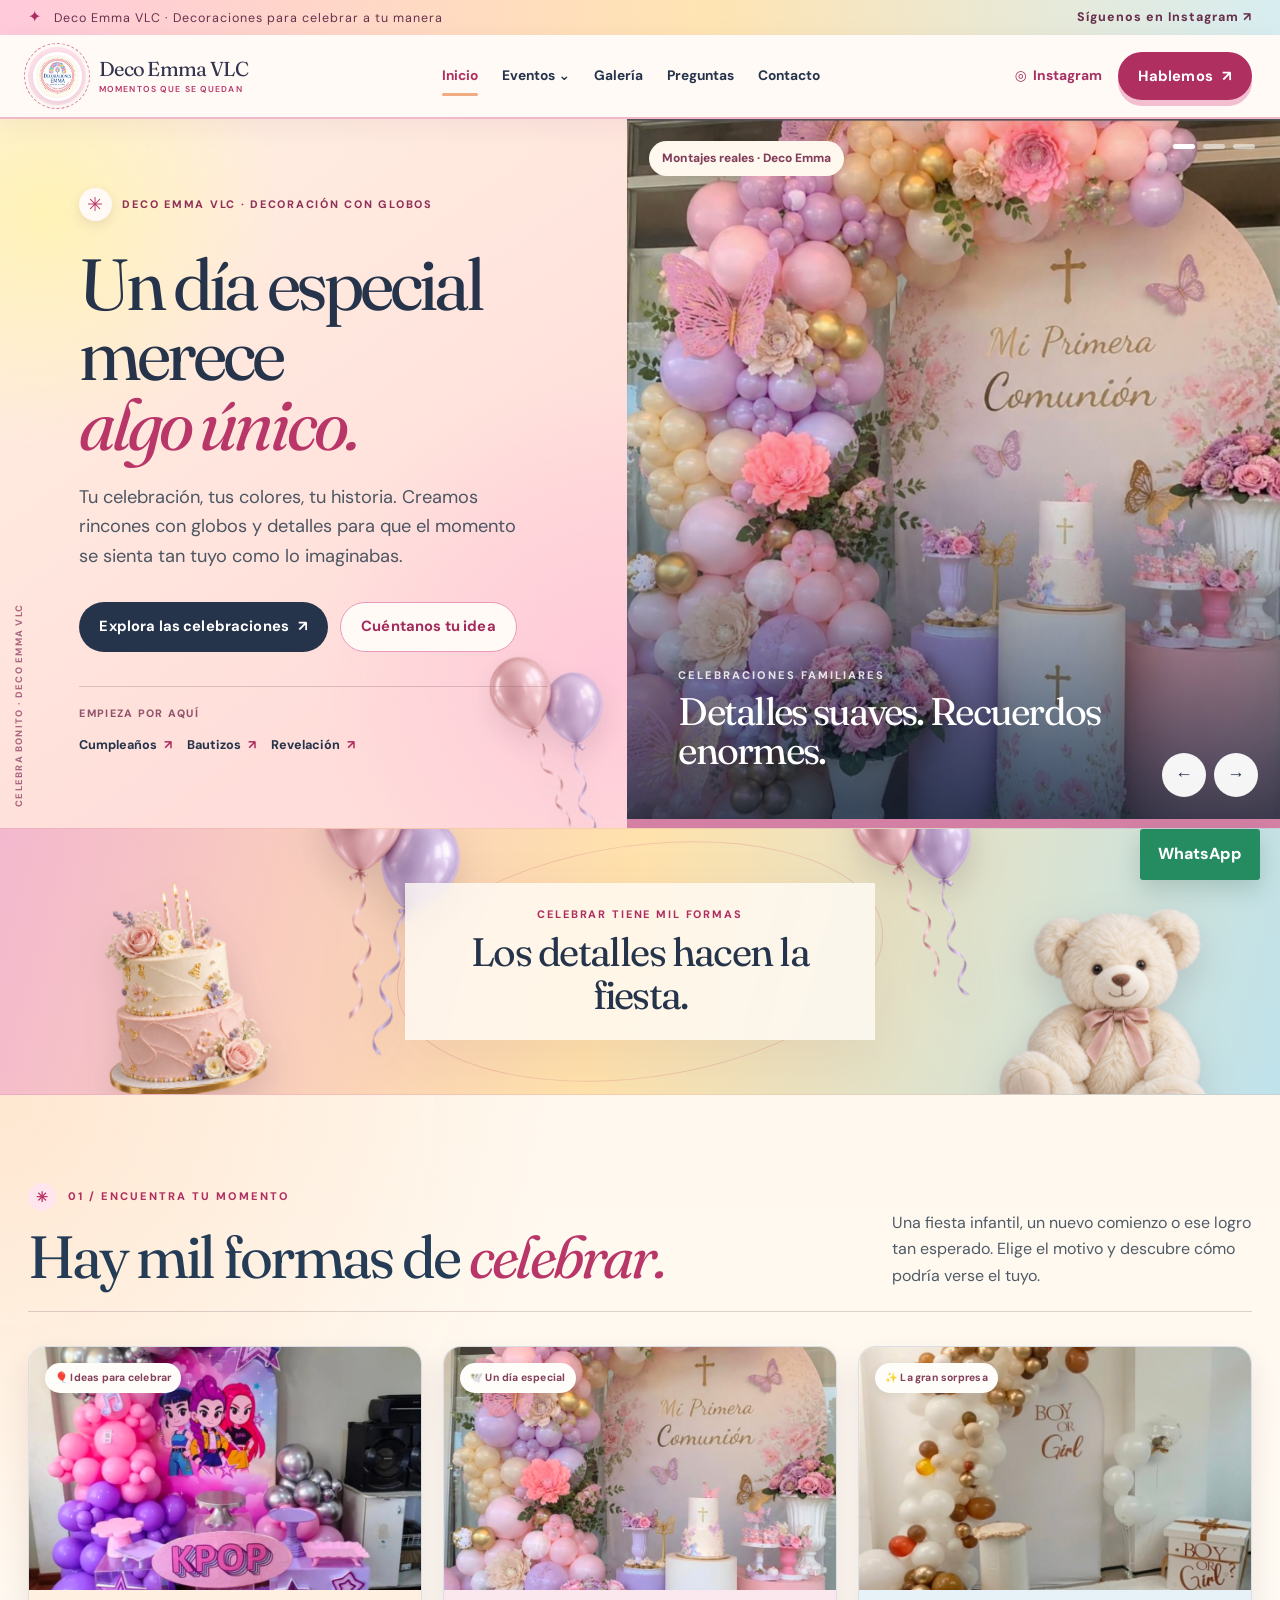
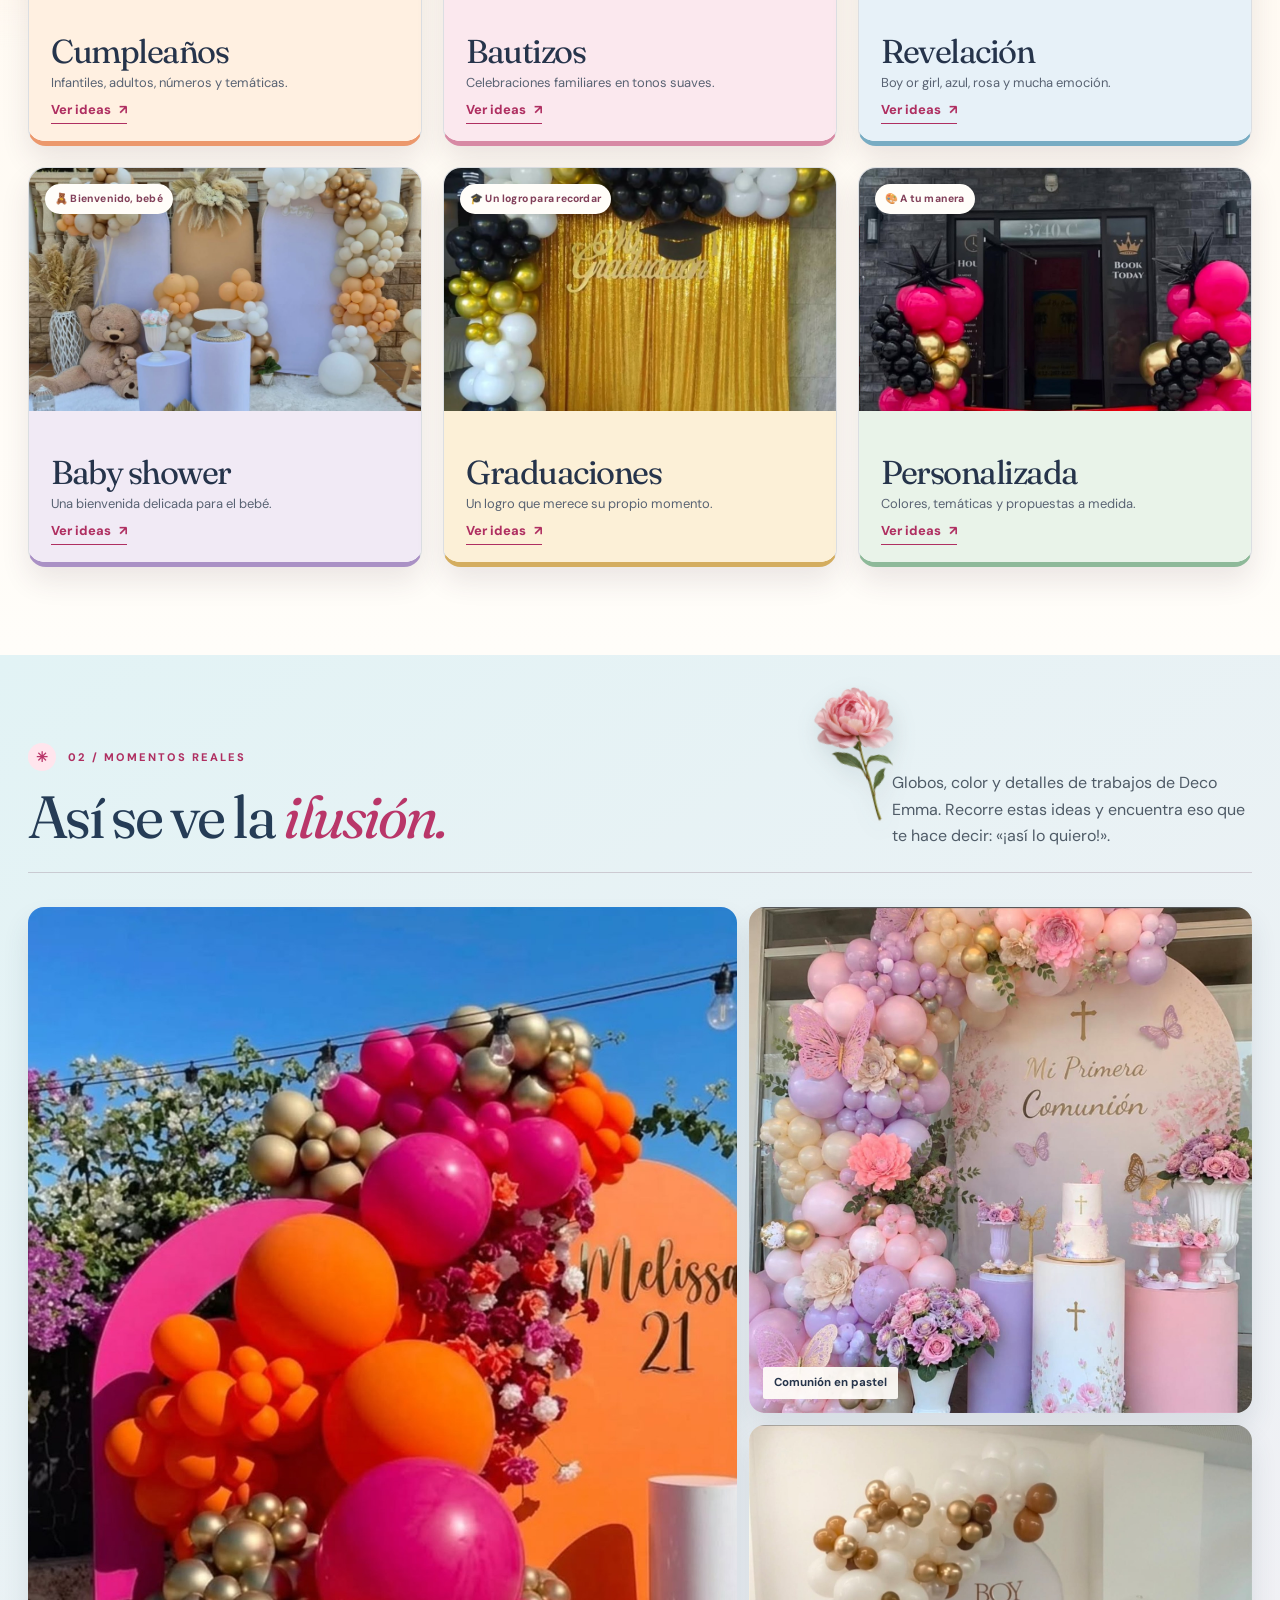
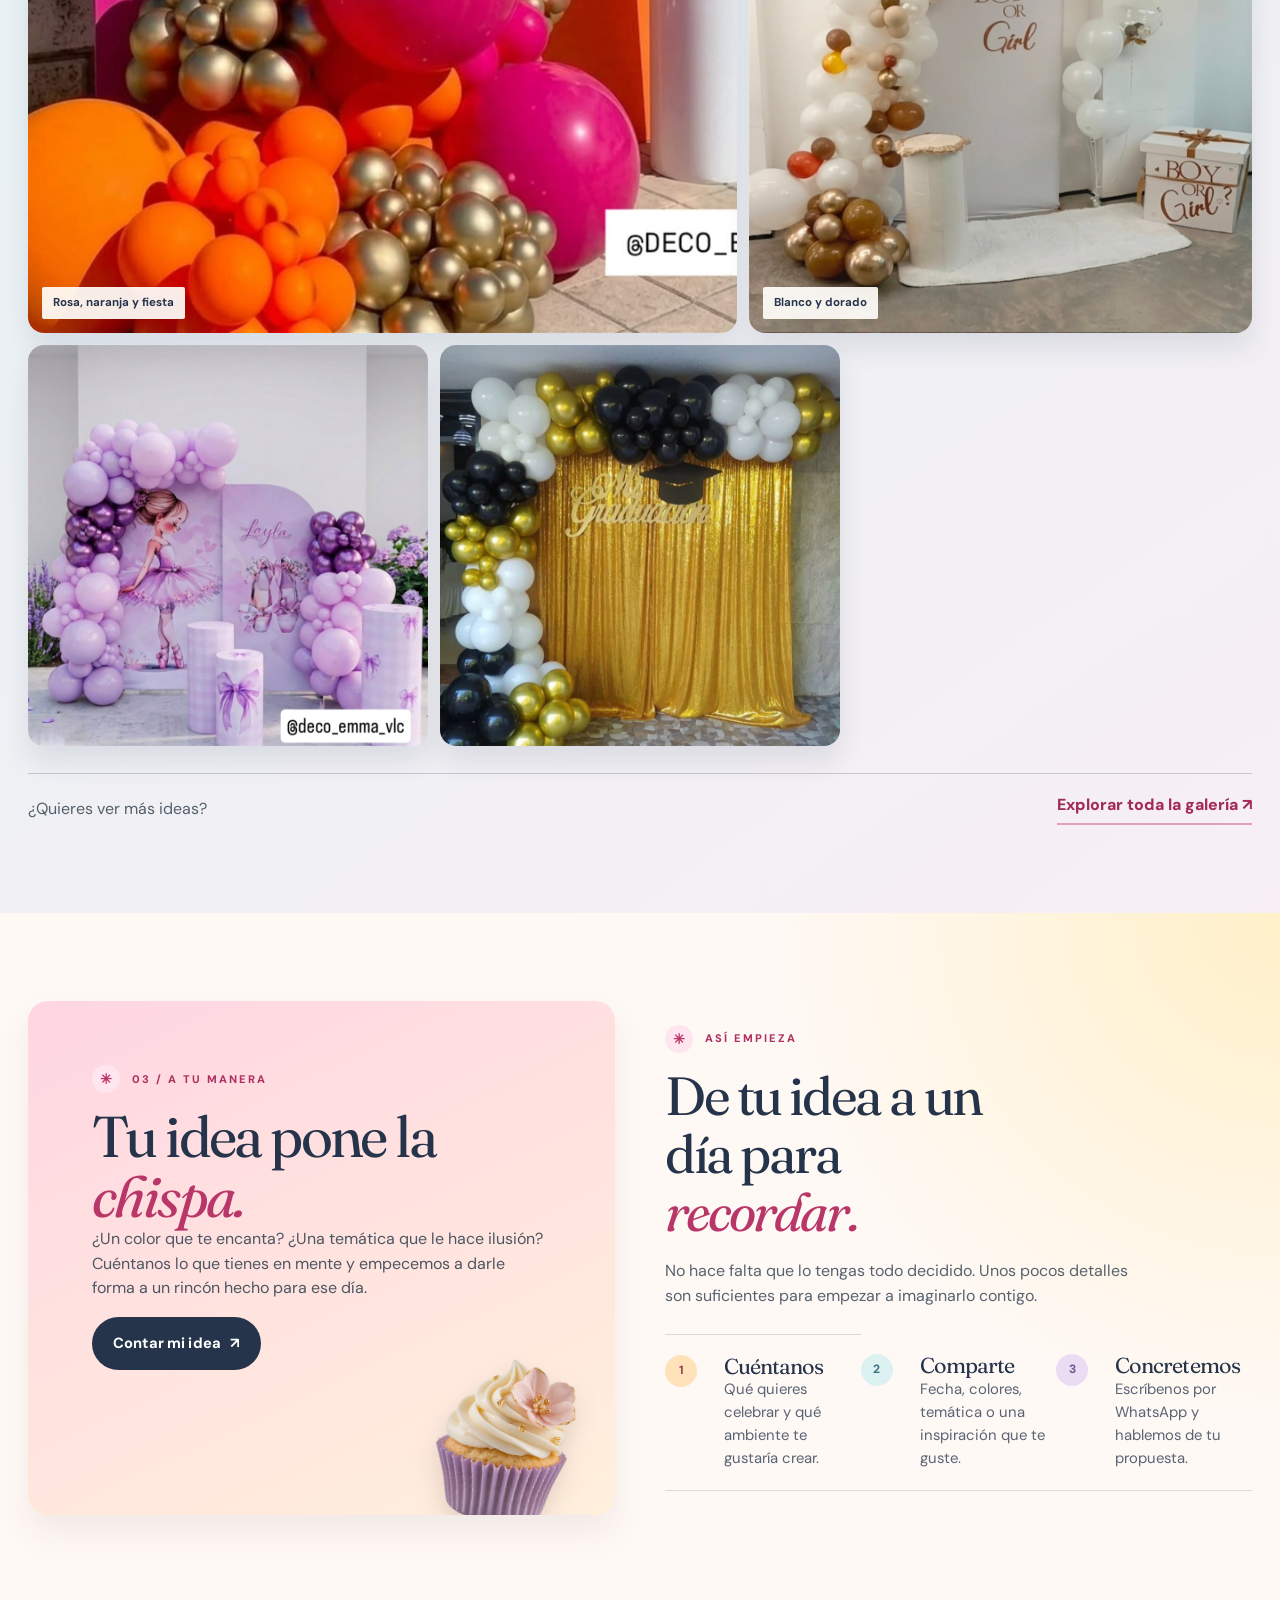
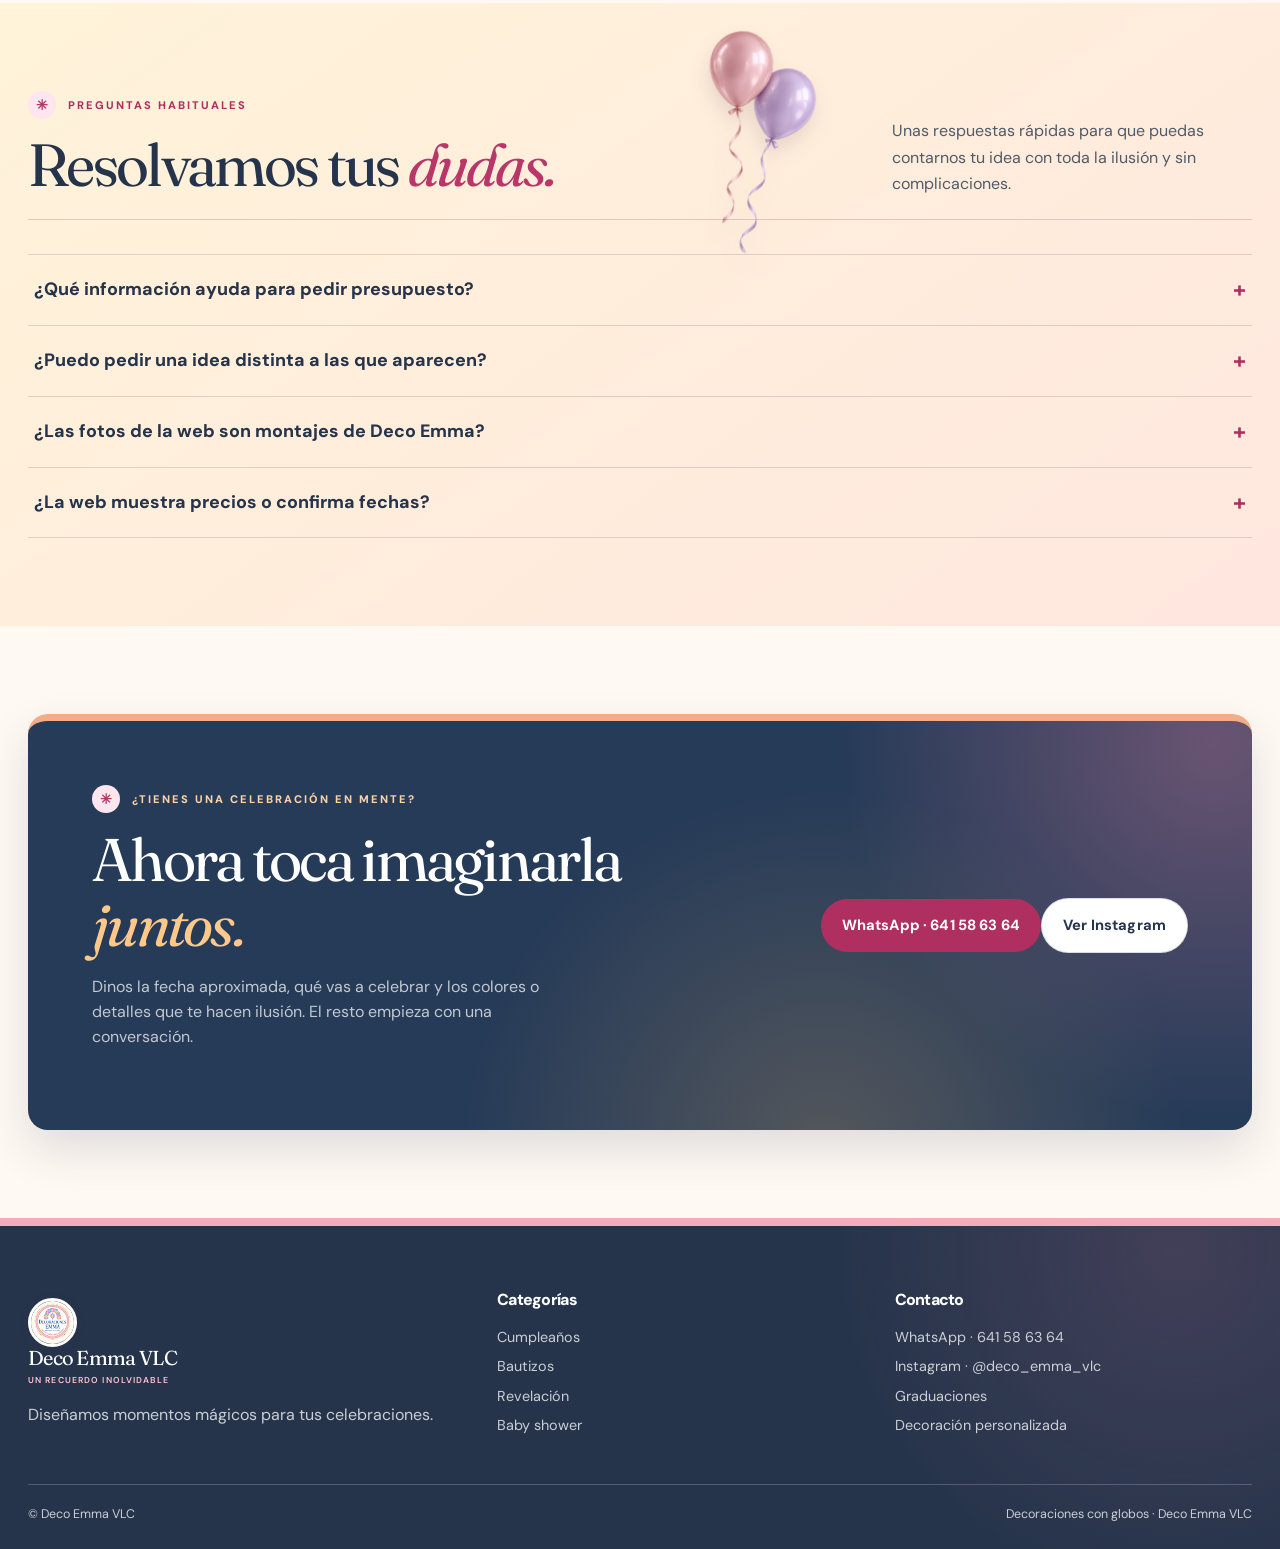
==== index.html @ 1a67934b "Publicar web Deco Emma VLC" ====
<!doctype html><html lang="es"><head>
<meta charset="utf-8"><meta name="viewport" content="width=device-width,initial-scale=1">
<title>Deco Emma VLC | Decoración con globos personalizada</title><meta name="description" content="Diseñamos momentos mágicos para tus celebraciones con decoración de globos personalizada.">
<meta property="og:title" content="Deco Emma VLC | Decoración con globos"><meta property="og:description" content="Cumpleaños, bautizos, revelaciones y mucho más."><meta property="og:image" content="assets/images/social-web/social-194041.jpg">
<link rel="icon" href="logo.png"><link rel="stylesheet" href="assets/css/styles.css?v=celebration-7">
</head><body class="home-page">
<div class="topbar"><div class="container topbar-inner"><span><span class="topbar-spark" aria-hidden="true">✦</span> Deco Emma VLC · Decoraciones para celebrar a tu manera</span><a href="https://www.instagram.com/deco_emma_vlc/" target="_blank" rel="noopener noreferrer">Síguenos en Instagram <span aria-hidden="true">↗</span></a></div></div>
<header class="site-header"><div class="container nav"><a class="brand" href="index.html"><span class="brand-emblem"><img src="logo.png" alt="Logo Deco Emma VLC"></span><span class="brand-name">Deco Emma VLC<span>Momentos que se quedan</span></span></a><button class="menu-toggle" aria-label="Abrir menú" aria-expanded="false"><span aria-hidden="true">☰</span></button><nav class="nav-links" aria-label="Navegación principal"><a href="index.html" aria-current="page">Inicio</a><div class="nav-category"><button type="button" aria-expanded="false">Eventos <span aria-hidden="true">⌄</span></button><div class="category-menu"><a href="cumpleanos.html">Cumpleaños</a><a href="bautizos.html">Bautizos</a><a href="revelacion.html">Revelación</a><a href="baby-shower.html">Baby shower</a><a href="graduaciones.html">Graduaciones</a><a href="decoracion-personalizada.html">Personalizada</a></div></div><a href="galeria.html">Galería</a><a href="#contacto">Contacto</a></nav><div class="nav-ctas"><a class="nav-instagram" href="https://www.instagram.com/deco_emma_vlc/" target="_blank" rel="noopener noreferrer" aria-label="Ver Instagram de Deco Emma">◎ <span>Instagram</span></a><a class="btn btn-pink" href="https://wa.me/34641586364?text=Hola%20Emma%2C%20me%20gustar%C3%ADa%20consultar%20una%20decoraci%C3%B3n%20para%20mi%20celebraci%C3%B3n." target="_blank" rel="noopener noreferrer">Hablemos <span aria-hidden="true">↗</span></a></div></div></header>
<main>
<section class="hero"><div class="container hero-grid"><div class="hero-copy reveal"><div class="hero-copy-inner"><div class="hero-intro"><span class="hero-intro-icon" aria-hidden="true">✳</span><span>Deco Emma VLC · Decoración con globos</span></div><h1>Un día especial merece <em>algo único.</em></h1><p class="lead">Tu celebración, tus colores, tu historia. Creamos rincones con globos y detalles para que el momento se sienta tan tuyo como lo imaginabas.</p><div class="hero-actions"><a class="btn btn-primary" href="#categorias">Explora las celebraciones <span aria-hidden="true">↗</span></a><a class="btn btn-pink" href="https://wa.me/34641586364?text=Hola%20Emma%2C%20quiero%20consultar%20una%20decoraci%C3%B3n%20de%20globos%20personalizada." target="_blank" rel="noopener noreferrer">Cuéntanos tu idea</a></div><div class="hero-event-links" aria-label="Eventos destacados"><span>Empieza por aquí</span><a href="cumpleanos.html">Cumpleaños <span>↗</span></a><a href="bautizos.html">Bautizos <span>↗</span></a><a href="revelacion.html">Revelación <span>↗</span></a></div><div class="hero-proof"><span class="proof-mark" aria-hidden="true">✳</span><span><strong>Cada detalle cuenta</strong><small>Colores, temática y una propuesta a tu estilo.</small></span></div></div><span class="hero-copy-side-note" aria-hidden="true">Celebra bonito · Deco Emma VLC</span></div><div class="hero-banner" aria-label="Fotografías de decoraciones de Deco Emma"><div class="hero-slide active"><img src="assets/images/social-web/social-194041.jpg" alt="Decoración de Primera Comunión en tonos rosa y lavanda con globos y flores"><div class="hero-slide-copy"><div class="eyebrow">Celebraciones familiares</div><h2>Detalles suaves. Recuerdos enormes.</h2><p>Una propuesta delicada para celebrar en familia.</p></div></div><div class="hero-slide"><img src="assets/images/social-web/social-193904.jpg" alt="Montaje de cumpleaños temático con globos fucsia y morados"><div class="hero-slide-copy"><div class="eyebrow">Cumpleaños temáticos</div><h2>Que su mundo favorito cobre vida.</h2><p>Color, globos y una temática muy especial.</p></div></div><div class="hero-slide"><img src="assets/images/social-web/social-194018.jpg" alt="Decoración de graduación con cortina dorada y globos negros, blancos y dorados"><div class="hero-slide-copy"><div class="eyebrow">Un logro para celebrar</div><h2>Hoy todo el esfuerzo brilla.</h2><p>Una celebración con presencia y personalidad.</p></div></div><div class="hero-photo-label">Montajes reales · Deco Emma</div><div class="hero-dots" aria-label="Seleccionar fotografía"><button class="active" data-slide="0" aria-label="Ver fotografía 1"></button><button data-slide="1" aria-label="Ver fotografía 2"></button><button data-slide="2" aria-label="Ver fotografía 3"></button></div><div class="hero-controls"><button data-prev aria-label="Fotografía anterior">←</button><button data-next aria-label="Fotografía siguiente">→</button></div></div></div></section>
<section class="celebration-band" aria-label="Detalles de celebración"><div class="container celebration-band-inner"><img class="decor-band decor-band-cake" src="assets/images/decorative-concepts/tarta.png" alt="" aria-hidden="true"><img class="decor-band decor-band-balloons-one" src="assets/images/decorative-concepts/globos.png" alt="" aria-hidden="true"><img class="decor-band decor-band-bear" src="assets/images/decorative-concepts/osito.png" alt="" aria-hidden="true"><img class="decor-band decor-band-balloons-two" src="assets/images/decorative-concepts/globos.png" alt="" aria-hidden="true"><div class="celebration-band-copy"><span>Celebrar tiene mil formas</span><p>Los detalles hacen la fiesta.</p></div></div></section>
<section class="section" id="categorias"><div class="container"><div class="section-head"><div><div class="kicker">01 / Encuentra tu momento</div><h2>Hay mil formas de <em>celebrar.</em></h2></div><p>Una fiesta infantil, un nuevo comienzo o ese logro tan esperado. Elige el motivo y descubre cómo podría verse el tuyo.</p></div><div class="service-strip"><a class="service-pill" href="cumpleanos.html">Cumpleaños →</a><a class="service-pill" href="bautizos.html">Bautizos →</a><a class="service-pill" href="revelacion.html">Revelación →</a><a class="service-pill" href="baby-shower.html">Baby shower →</a><a class="service-pill" href="graduaciones.html">Graduaciones →</a><a class="service-pill" href="decoracion-personalizada.html">Personalizada →</a></div><div class="category-grid">
<a class="category-card" href="cumpleanos.html"><img class="category-card-image" src="assets/images/social-web/social-193904.jpg" alt="Montaje de cumpleaños temático con globos de colores" loading="lazy"><span class="category-card-tag">🎈 Ideas para celebrar</span><h3>Cumpleaños</h3><p>Infantiles, adultos, números y temáticas.</p><span class="card-arrow">Ver ideas <span aria-hidden="true">↗</span></span></a><a class="category-card" href="bautizos.html"><img class="category-card-image" src="assets/images/social-web/social-194041.jpg" alt="Decoración para una celebración familiar en tonos pastel y lavanda" loading="lazy"><span class="category-card-tag">🕊️ Un día especial</span><h3>Bautizos</h3><p>Celebraciones familiares en tonos suaves.</p><span class="card-arrow">Ver ideas <span aria-hidden="true">↗</span></span></a><a class="category-card" href="revelacion.html"><img class="category-card-image" src="assets/images/social-web/social-193912.jpg" alt="Decoración para una revelación en blanco y dorado" loading="lazy"><span class="category-card-tag">✨ La gran sorpresa</span><h3>Revelación</h3><p>Boy or girl, azul, rosa y mucha emoción.</p><span class="card-arrow">Ver ideas <span aria-hidden="true">↗</span></span></a><a class="category-card" href="baby-shower.html"><img class="category-card-image" src="assets/images/social-web/social-194009.jpg" alt="Decoración de baby shower con globos en colores delicados" loading="lazy"><span class="category-card-tag">🧸 Bienvenido, bebé</span><h3>Baby shower</h3><p>Una bienvenida delicada para el bebé.</p><span class="card-arrow">Ver ideas <span aria-hidden="true">↗</span></span></a><a class="category-card" href="graduaciones.html"><img class="category-card-image" src="assets/images/social-web/social-194018.jpg" alt="Decoración elegante de graduación con globos negros y dorados" loading="lazy"><span class="category-card-tag">🎓 Un logro para recordar</span><h3>Graduaciones</h3><p>Un logro que merece su propio momento.</p><span class="card-arrow">Ver ideas <span aria-hidden="true">↗</span></span></a><a class="category-card" href="decoracion-personalizada.html"><img class="category-card-image" src="assets/images/social-web/social-193943.jpg" alt="Montaje personalizado de decoración con globos" loading="lazy"><span class="category-card-tag">🎨 A tu manera</span><h3>Personalizada</h3><p>Colores, temáticas y propuestas a medida.</p><span class="card-arrow">Ver ideas <span aria-hidden="true">↗</span></span></a>
</div></div></section>
<section class="section" id="inspiracion"><div class="container"><div class="section-head"><div><div class="kicker">02 / Momentos reales</div><h2>Así se ve la <em>ilusión.</em></h2></div><p>Globos, color y detalles de trabajos de Deco Emma. Recorre estas ideas y encuentra eso que te hace decir: «¡así lo quiero!».</p></div><div class="gallery"><figure><img data-lightbox="assets/images/social-web/social-193930.jpg" src="assets/images/social-web/social-193930.jpg" alt="Decoración de cumpleaños de 21 años en rosa y naranja" loading="lazy"><figcaption>Rosa, naranja y fiesta</figcaption></figure><figure><img data-lightbox="assets/images/social-web/social-194041.jpg" src="assets/images/social-web/social-194041.jpg" alt="Decoración de Primera Comunión en rosa y lavanda" loading="lazy"><figcaption>Comunión en pastel</figcaption></figure><figure><img data-lightbox="assets/images/social-web/social-193912.jpg" src="assets/images/social-web/social-193912.jpg" alt="Arco blanco y dorado para una revelación" loading="lazy"><figcaption>Blanco y dorado</figcaption></figure><figure><img src="assets/images/social-web/social-193919.jpg" alt="Decoración de cumpleaños en tonos lilas" loading="lazy"></figure><figure><img src="assets/images/social-web/social-194018.jpg" alt="Decoración de graduación con globos negros y dorados" loading="lazy"></figure></div><div class="gallery-tail"><span>¿Quieres ver más ideas?</span><a href="galeria.html">Explorar toda la galería <span aria-hidden="true">↗</span></a></div></div></section>
<section class="section home-process"><div class="container split"><div class="soft-panel"><div class="kicker">03 / A tu manera</div><div class="quote">Tu idea pone la <em>chispa.</em></div><p>¿Un color que te encanta? ¿Una temática que le hace ilusión? Cuéntanos lo que tienes en mente y empecemos a darle forma a un rincón hecho para ese día.</p><a class="btn btn-primary" href="https://wa.me/34641586364?text=Hola%20Emma%2C%20te%20cuento%20mi%20idea%20para%20una%20decoraci%C3%B3n%20personalizada." target="_blank" rel="noopener noreferrer">Contar mi idea <span aria-hidden="true">↗</span></a></div><div class="process-copy"><div class="kicker">Así empieza</div><h2>De tu idea a un día para <em>recordar.</em></h2><p class="process-intro">No hace falta que lo tengas todo decidido. Unos pocos detalles son suficientes para empezar a imaginarlo contigo.</p><div class="steps"><div class="step"><div class="step-no">1</div><h3>Cuéntanos</h3><p>Qué quieres celebrar y qué ambiente te gustaría crear.</p></div><div class="step"><div class="step-no">2</div><h3>Comparte</h3><p>Fecha, colores, temática o una inspiración que te guste.</p></div><div class="step"><div class="step-no">3</div><h3>Concretemos</h3><p>Escríbenos por WhatsApp y hablemos de tu propuesta.</p></div></div></div></div></section>
<section class="section" id="contacto"><div class="container cta-band"><div><div class="kicker" style="color:#ffd2a6">¿Tienes una celebración en mente?</div><h2>Ahora toca imaginarla <em>juntos.</em></h2><p>Dinos la fecha aproximada, qué vas a celebrar y los colores o detalles que te hacen ilusión. El resto empieza con una conversación.</p></div><div><a class="btn btn-pink" href="https://wa.me/34641586364?text=Hola%20Emma%2C%20quiero%20consultar%20una%20decoraci%C3%B3n%20para%20mi%20celebraci%C3%B3n." target="_blank" rel="noopener noreferrer">WhatsApp · 641 58 63 64</a><a class="btn btn-soft" href="https://www.instagram.com/deco_emma_vlc/" target="_blank" rel="noopener noreferrer">Ver Instagram</a></div></div></section>
</main><footer class="footer"><div class="container footer-grid"><div><a class="brand" href="index.html"><img src="logo.png" alt="Logo Deco Emma VLC"><span class="brand-name">Deco Emma VLC<span>un recuerdo inolvidable</span></span></a><p style="margin-top:18px;color:var(--muted)">Diseñamos momentos mágicos para tus celebraciones.</p></div><div><h3>Categorías</h3><a href="cumpleanos.html">Cumpleaños</a><a href="bautizos.html">Bautizos</a><a href="revelacion.html">Revelación</a><a href="baby-shower.html">Baby shower</a></div><div><h3>Contacto</h3><a href="https://wa.me/34641586364" target="_blank" rel="noopener noreferrer">WhatsApp · 641 58 63 64</a><a href="https://www.instagram.com/deco_emma_vlc/" target="_blank" rel="noopener noreferrer">Instagram · @deco_emma_vlc</a><a href="graduaciones.html">Graduaciones</a><a href="decoracion-personalizada.html">Decoración personalizada</a></div></div><div class="container footer-bottom"><span>© Deco Emma VLC</span><span>Decoraciones con globos · Deco Emma VLC</span></div></footer><a class="wa-float" href="https://wa.me/34641586364" target="_blank" rel="noopener noreferrer" aria-label="Abrir WhatsApp">WhatsApp</a><div class="modal" aria-hidden="true"><button class="modal-close" aria-label="Cerrar imagen">×</button><img src="" alt=""></div><script src="assets/js/script.js?v=celebration-7"></script></body></html>
---- assets/css/styles.css ----
@import url('https://fonts.googleapis.com/css2?family=DM+Sans:wght@400;500;600;700;800&family=Fraunces:opsz,wght,SOFT,WONK@9..144,400,0,0;9..144,600,0,0&display=swap');
:root {
  --ink: #193d67;
  --muted: #66788a;
  --pink: #e18caf;
  --pink-deep: #c84d7c;
  --gold: #c7921e;
  --sky: #b8d9e8;
  --mint: #c6ddd1;
  --lilac: #d9c9e7;
  --cream: #fffdf8;
  --white: #ffffff;
  --line: rgba(25,61,103,.12);
  --shadow: 0 18px 50px rgba(25,61,103,.11);
  --radius: 24px;
}
* { box-sizing: border-box; }
html { scroll-behavior: smooth; }
body { margin: 0; color: var(--ink); background: var(--cream); font-family: Inter, ui-sans-serif, system-ui, -apple-system, BlinkMacSystemFont, "Segoe UI", sans-serif; line-height: 1.6; }
img { max-width: 100%; display: block; }
a { color: inherit; text-decoration: none; }
button, a { -webkit-tap-highlight-color: transparent; }
:focus-visible { outline: 3px solid var(--pink-deep); outline-offset: 4px; }
.container { width: min(1160px, calc(100% - 40px)); margin: 0 auto; }
.topbar { background: var(--ink); color: #fff; font-size: .78rem; letter-spacing: .06em; }
.topbar-inner { display:flex; justify-content:space-between; align-items:center; min-height:34px; gap:16px; }
.topbar a { color:#fff; text-decoration: underline; text-underline-offset: 3px; }
.site-header { position: sticky; top:0; z-index:20; background: rgba(255,253,248,.94); backdrop-filter: blur(14px); border-bottom: 1px solid var(--line); }
.nav { min-height: 82px; display:flex; align-items:center; justify-content:space-between; gap:20px; }
.brand { display:flex; align-items:center; gap:12px; min-width: 210px; }
.brand img { width:54px; height:54px; object-fit:cover; border-radius:50%; }
.brand-name { font-family: Georgia, serif; font-size:1.12rem; letter-spacing:.05em; line-height:1.05; }
.brand-name span { display:block; color:var(--pink-deep); font-size:.67rem; font-family:inherit; letter-spacing:.17em; margin-top:5px; }
.nav-links { display:flex; align-items:center; gap:22px; font-size:.91rem; color:var(--muted); }
.nav-links a:hover { color:var(--pink-deep); }
.nav-ctas { display:flex; align-items:center; gap:10px; }
.menu-toggle { display:none; border:1px solid var(--line); background:var(--white); color:var(--ink); padding:10px 12px; border-radius:12px; font-size:1.1rem; }
.btn { display:inline-flex; justify-content:center; align-items:center; gap:9px; border:0; border-radius:999px; padding:14px 20px; font-weight:700; font-size:.92rem; transition: transform .2s ease, box-shadow .2s ease, background .2s ease; cursor:pointer; }
.btn:hover { transform:translateY(-2px); box-shadow:0 10px 24px rgba(25,61,103,.14); }
.btn-primary { color:#fff; background:var(--ink); }
.btn-pink { color:#fff; background:var(--pink-deep); }
.btn-soft { background:#fff; color:var(--ink); border:1px solid var(--line); }
.hero { padding: clamp(34px,5vw,62px) 0 clamp(42px,6vw,72px); overflow:hidden; position:relative; background:radial-gradient(ellipse at 8% 20%,rgba(225,140,175,.11),transparent 38%),linear-gradient(120deg,#fffdf9,#fbf5f7 58%,#f0f7fa); }
.hero-grid { display:grid; grid-template-columns:minmax(0,.88fr) minmax(0,1.12fr); align-items:center; gap:clamp(24px,4vw,52px); }
.hero-copy { padding:18px 0 20px; }
.hero .reveal { animation:none; opacity:1; }
.eyebrow { color:var(--pink-deep); text-transform:uppercase; letter-spacing:.18em; font-size:.74rem; font-weight:800; }
h1,h2,h3 { font-family: Georgia, "Times New Roman", serif; line-height:1.08; margin:0 0 18px; font-weight:500; }
h1 { font-size:clamp(3rem,6.4vw,5.8rem); letter-spacing:-.045em; }
h2 { font-size:clamp(2.2rem,4vw,3.5rem); letter-spacing:-.035em; }
h3 { font-size:1.55rem; }
p { margin:0 0 16px; }
.lead { color:var(--muted); font-size:1.16rem; max-width:570px; }
.hero-actions { display:flex; flex-wrap:wrap; gap:12px; margin-top:30px; }
.hero h1 { max-width:590px; font-size:clamp(3rem,4.8vw,4.65rem); line-height:1.01; letter-spacing:-.05em; margin:15px 0 20px; }
.hero-event-links { display:flex; flex-wrap:wrap; gap:9px 22px; margin-top:26px; }
.hero-event-links a { color:var(--ink); font-size:.9rem; font-weight:750; border-bottom:1px solid rgba(25,61,103,.2); padding-bottom:4px; }
.hero-event-links a span { color:var(--pink-deep); margin-left:4px; }
.hero-proof { display:flex; align-items:center; gap:12px; margin-top:28px; padding-top:19px; border-top:1px solid var(--line); }
.proof-mark { width:38px; height:38px; display:grid; place-items:center; border-radius:50%; background:#f6e5ec; color:var(--pink-deep); font-size:1.25rem; }
.hero-proof strong,.hero-proof small { display:block; }
.hero-proof strong { font-size:.87rem; }
.hero-proof small { color:var(--muted); margin-top:2px; font-size:.8rem; }
.hero-visual { min-height:520px; position:relative; }
.hero-image { height:520px; width:100%; object-fit:cover; border-radius:32px 32px 120px 32px; box-shadow:var(--shadow); background:linear-gradient(135deg,var(--sky),#fff,var(--pink)); }
.hero-note { position:absolute; left:-24px; bottom:24px; width:180px; padding:18px; background:#fff; border:1px solid var(--line); border-radius:18px; box-shadow:var(--shadow); font-size:.86rem; }
.hero-note strong { display:block; font-family:Georgia,serif; font-size:1.2rem; margin-bottom:4px; }
.section { padding:90px 0; }
.section-head { display:flex; justify-content:space-between; align-items:end; gap:24px; margin-bottom:34px; }
.section-head p { color:var(--muted); max-width:480px; margin:0; }
.kicker { color:var(--pink-deep); font-size:.75rem; font-weight:800; text-transform:uppercase; letter-spacing:.16em; margin-bottom:14px; }
.category-grid { display:grid; grid-template-columns:repeat(3,1fr); gap:16px; }
.category-card { min-height:260px; padding:24px; display:flex; flex-direction:column; justify-content:flex-end; position:relative; overflow:hidden; border-radius:var(--radius); color:#fff; isolation:isolate; }
.category-card::before { content:""; position:absolute; inset:0; z-index:-2; background-image:linear-gradient(180deg,rgba(25,61,103,.04),rgba(25,61,103,.18)),var(--card-image),var(--card-bg); background-size:cover; background-position:center; transition:transform .5s ease, filter .5s ease; }
.category-card:hover::before { transform:scale(1.05); }
.category-card::after { content:""; position:absolute; inset:0; z-index:-1; background:linear-gradient(180deg,rgba(15,37,63,.02) 10%,rgba(15,37,63,.78)); transition:background .35s ease; }
.category-card:hover::after { background:linear-gradient(180deg,rgba(15,37,63,.02) 10%,rgba(15,37,63,.9)); }
.category-card h3 { margin-bottom:5px; }
.category-card p { margin:0; opacity:.88; font-size:.9rem; }
.card-arrow { margin-top:15px; font-size:.9rem; font-weight:800; }
.color-pink { --card-bg: linear-gradient(135deg,#e38ead,#8fa9ce); }
.color-blue { --card-bg: linear-gradient(135deg,#7db4d8,#1f4e79); }
.color-lilac { --card-bg: linear-gradient(135deg,#b99bcf,#dfc7dc); }
.color-mint { --card-bg: linear-gradient(135deg,#89bca8,#e4cda5); }
.color-gold { --card-bg: linear-gradient(135deg,#d2a738,#c85d84); }
.color-night { --card-bg: linear-gradient(135deg,#273a58,#ba5a7d); }
.split { display:grid; grid-template-columns:1fr 1fr; gap:50px; align-items:center; }
.soft-panel { padding:42px; background:linear-gradient(135deg,#fff,#f8edf3); border-radius:32px; }
.quote { font-family:Georgia,serif; font-size:clamp(1.7rem,3vw,2.8rem); line-height:1.15; }
.steps { display:grid; grid-template-columns:repeat(3,1fr); gap:18px; }
.step { padding:26px; background:#fff; border:1px solid var(--line); border-radius:20px; }
.step-no { width:38px; height:38px; display:grid; place-items:center; color:#fff; background:var(--pink-deep); border-radius:50%; font-weight:800; margin-bottom:22px; }
.step p { color:var(--muted); font-size:.93rem; }
.gallery { display:grid; grid-template-columns:repeat(12,1fr); gap:14px; }
.gallery figure { margin:0; min-height:230px; position:relative; overflow:hidden; border-radius:18px; background:#eee; cursor:zoom-in; }
.gallery figure:nth-child(1) { grid-column:span 7; grid-row:span 2; }
.gallery figure:nth-child(2), .gallery figure:nth-child(3) { grid-column:span 5; }
.gallery figure:nth-child(n+4) { grid-column:span 4; }
.gallery img { width:100%; height:100%; object-fit:cover; transition:transform .35s ease; }
.gallery figure:hover img { transform:scale(1.04); }
.gallery figcaption { position:absolute; left:14px; bottom:12px; background:rgba(25,61,103,.82); color:#fff; border-radius:999px; padding:5px 10px; font-size:.72rem; }
.page-hero { padding:70px 0 54px; background:linear-gradient(115deg,#fff6fa 0%,#fffdf8 52%,#eff8fb 100%); }
.page-hero-grid { display:grid; grid-template-columns:1fr .85fr; gap:48px; align-items:center; }
.page-hero-art { height:320px; border-radius:28px 28px 90px 28px; background:linear-gradient(135deg,var(--pink),var(--sky),var(--lilac)); box-shadow:var(--shadow); overflow:hidden; }
.page-hero-art img { width:100%; height:100%; object-fit:cover; }
.chips { display:flex; flex-wrap:wrap; gap:8px; margin-top:22px; }
.chip { padding:8px 13px; border-radius:999px; background:#fff; border:1px solid var(--line); color:var(--muted); font-size:.82rem; }
.cta-band { padding:56px; border-radius:32px; background:var(--ink); color:#fff; display:flex; align-items:center; justify-content:space-between; gap:28px; }
.cta-band p { color:rgba(255,255,255,.72); max-width:570px; }
.cta-band .btn-soft { color:var(--ink); }
.footer { padding:58px 0 30px; border-top:1px solid var(--line); }
.footer-grid { display:grid; grid-template-columns:1.2fr 1fr 1fr; gap:40px; }
.footer h3 { font-size:1rem; font-family:inherit; font-weight:800; }
.footer a { color:var(--muted); display:block; margin:7px 0; font-size:.9rem; }
.footer-bottom { display:flex; justify-content:space-between; gap:20px; border-top:1px solid var(--line); margin-top:40px; padding-top:20px; color:var(--muted); font-size:.78rem; }
.wa-float { position:fixed; right:20px; bottom:20px; z-index:25; background:#25d366; color:#fff; border-radius:999px; padding:13px 18px; font-weight:800; box-shadow:0 10px 30px rgba(37,211,102,.28); }
.hero-banner { position:relative; min-height:clamp(490px,48vw,610px); border-radius:30px 30px 110px 30px; overflow:hidden; box-shadow:0 28px 70px rgba(25,61,103,.18); background:#d9c9e7; isolation:isolate; }
.hero-slide { position:absolute; inset:0; opacity:0; visibility:hidden; transition:opacity .55s ease, visibility .55s ease; }
.hero-slide.active { opacity:1; visibility:visible; }
.hero-slide img { width:100%; height:100%; object-fit:cover; }
.hero-slide::after { content:""; position:absolute; inset:0; background:linear-gradient(180deg,rgba(11,28,48,.02) 40%,rgba(11,28,48,.15) 54%,rgba(11,28,48,.92) 100%); }
.hero-slide-copy { position:absolute; z-index:1; left:clamp(20px,3vw,38px); bottom:clamp(28px,4vw,48px); width:min(500px,calc(100% - 64px)); color:#fff; }
.hero-slide-copy .eyebrow { color:#ffd4e3; margin-bottom:12px; }
.hero-slide-copy h2 { font-size:clamp(2rem,3.35vw,3.25rem); max-width:500px; margin-bottom:11px; line-height:1.02; }
.hero-slide-copy p { color:rgba(255,255,255,.9); font-size:1rem; margin:0; }
.hero-photo-label { position:absolute; z-index:3; left:20px; top:20px; padding:8px 13px; border-radius:999px; background:rgba(255,253,249,.93); color:var(--ink); font-size:.75rem; font-weight:800; box-shadow:0 5px 18px rgba(0,0,0,.12); }
.hero-controls { position:absolute; z-index:3; right:22px; bottom:22px; display:flex; gap:8px; }
.hero-controls button { width:44px; height:44px; border:1px solid rgba(255,255,255,.68); border-radius:50%; background:rgba(12,35,58,.42); color:#fff; font-size:1.1rem; cursor:pointer; backdrop-filter:blur(8px); }
.hero-controls button:hover { background:#fff; color:var(--ink); }
.hero-dots { position:absolute; z-index:3; top:25px; right:25px; display:flex; gap:8px; }
.hero-dots button { width:9px; height:9px; padding:0; border:0; border-radius:50%; background:rgba(255,255,255,.55); cursor:pointer; }
.hero-dots button.active { background:#fff; transform:scale(1.35); }
.service-strip { display:flex; gap:12px; overflow:auto; padding:4px 0 8px; scrollbar-width:none; }
.service-strip::-webkit-scrollbar { display:none; }
.service-pill { flex:0 0 auto; border:1px solid var(--line); border-radius:999px; padding:12px 16px; background:#fff; color:var(--muted); font-size:.87rem; }
.service-pill:hover { color:var(--pink-deep); border-color:var(--pink); }
.nav-category { position:relative; }
.nav-category > button { border:0; background:none; color:inherit; font:inherit; cursor:pointer; padding:0; }
.category-menu { display:none; position:absolute; top:28px; left:-18px; min-width:220px; padding:10px; background:#fff; border:1px solid var(--line); border-radius:16px; box-shadow:var(--shadow); }
.nav-category:hover .category-menu, .nav-category:focus-within .category-menu, .nav-category.open .category-menu { display:block; }
.category-menu a { display:block; padding:9px 11px; border-radius:10px; color:var(--muted); }
.category-menu a:hover { background:#fff5f8; color:var(--pink-deep); }
.page-hero-art { position:relative; }
.page-hero-art::after { content:"Inspiración visual"; position:absolute; left:16px; bottom:14px; padding:6px 11px; border-radius:999px; background:rgba(25,61,103,.78); color:#fff; font-size:.72rem; }
.page-hero-art.real-photo::after { content:"Foto aportada por Deco Emma"; }
.detail-grid { display:grid; grid-template-columns:1fr 1fr; gap:18px; }
.hero-grid { grid-template-columns:minmax(0,.92fr) minmax(0,1.08fr); }
.hero h1 { font-size:clamp(2.9rem,4.2vw,4.05rem); max-width:620px; }
.category-card { min-height:300px; padding:28px; }
.category-card::before { background-position:center 42%; }
.category-card h3 { font-size:clamp(1.7rem,2.2vw,2.15rem); }
.hero-slide-copy { max-width:calc(100% - 100px); }
@media (max-width:680px) { .hero-controls { left:13px; right:auto; top:58px; bottom:auto; } }
@media (max-width:900px) { .hero-grid { grid-template-columns:1fr; } .hero h1 { font-size:clamp(3rem,7vw,4.1rem); } }
@media (max-width:680px) { .hero h1 { font-size:clamp(2.5rem,10.5vw,3.15rem); } .category-card { min-height:285px; padding:24px; } .hero-slide-copy { max-width:none; } }
.category-card { background:#314663; }
.category-card::before { inset:0; z-index:0; background-image:linear-gradient(180deg,rgba(15,37,63,.04) 25%,rgba(15,37,63,.65) 100%); }
.category-card::after { display:none; }
.category-card-image { position:absolute; inset:0; z-index:-1; width:100%; height:100%; object-fit:cover; object-position:center 42%; transition:transform .65s cubic-bezier(.2,.7,.2,1),filter .45s ease; }
.category-card:hover .category-card-image,.category-card:focus-visible .category-card-image { transform:scale(1.055); filter:saturate(1.08); }
.category-card h3,.category-card p,.category-card .card-arrow,.category-card-tag { position:relative; z-index:1; }
.category-card-tag { align-self:flex-start; margin:0 0 auto; padding:8px 12px; border:1px solid rgba(255,255,255,.4); border-radius:999px; background:rgba(255,255,255,.16); color:#fff; font-size:.72rem; font-weight:750; letter-spacing:.02em; backdrop-filter:blur(10px); }
.category-card h3 { margin-top:65px; text-shadow:0 2px 18px rgba(0,0,0,.24); }
.category-card p { max-width:30ch; text-shadow:0 1px 8px rgba(0,0,0,.2); }
.category-card .card-arrow { display:flex; align-items:center; gap:8px; width:max-content; padding:10px 0 3px; border-bottom:1px solid rgba(255,255,255,.55); transition:gap .2s ease; }
.category-card:hover .card-arrow { gap:14px; }
.category-menu a { display:flex; align-items:center; gap:11px; padding:9px 11px; }
.menu-event-icon { display:grid; flex:0 0 34px; width:34px; height:34px; place-items:center; border-radius:11px; background:#fff1f5; font-size:1.05rem; }
.category-menu a:nth-child(2n) .menu-event-icon { background:#eef7fb; }
.menu-event-arrow { margin-left:auto; color:var(--pink-deep); opacity:0; transform:translateX(-4px); transition:opacity .2s ease,transform .2s ease; }
.category-menu a:hover .menu-event-arrow { opacity:1; transform:none; }
.gallery-page-hero { overflow:hidden; padding:clamp(38px,6vw,78px) 0; background:radial-gradient(ellipse at 10% 15%,rgba(225,140,175,.2),transparent 35%),linear-gradient(120deg,#fff8fa,#fffdf9 55%,#edf7fa); }
.gallery-page-intro { display:grid; grid-template-columns:1.05fr .95fr; align-items:center; gap:clamp(32px,6vw,80px); }
.gallery-page-intro h1 { max-width:650px; margin:15px 0 20px; font-size:clamp(2.7rem,5.5vw,5rem); }
.gallery-page-intro p { max-width:540px; color:var(--muted); font-size:1.1rem; line-height:1.7; margin-bottom:25px; }
.gallery-intro-photo { height:clamp(300px,38vw,470px); overflow:hidden; border-radius:28px 28px 105px 28px; box-shadow:var(--shadow); }
.gallery-intro-photo img { width:100%; height:100%; object-fit:cover; }
.gallery-page-section { background:#fffdfa; }
.gallery-filter { display:flex; flex-wrap:wrap; gap:9px; margin:-7px 0 27px; }
.gallery-filter button { border:1px solid var(--line); border-radius:999px; padding:10px 15px; background:#fff; color:var(--muted); font:inherit; font-size:.86rem; cursor:pointer; transition:background .2s ease,color .2s ease,border .2s ease,transform .2s ease; }
.gallery-filter button:hover { transform:translateY(-2px); }
.gallery-filter button.active { background:var(--ink); color:#fff; border-color:var(--ink); }
.gallery-filter button span { margin-left:4px; opacity:.75; }
.gallery-page-grid { grid-template-columns:repeat(3,minmax(0,1fr)); grid-auto-rows:220px; }
.gallery-page-grid figure,.gallery-page-grid figure:nth-child(n) { grid-column:span 1; grid-row:span 1; min-height:0; }
.gallery-page-grid figure:nth-child(6n+1),.gallery-page-grid figure:nth-child(6n+4) { grid-row:span 2; }
.gallery-page-grid figure[hidden] { display:none; }
.gallery-page-grid img { cursor:zoom-in; }
.gallery-note { margin:28px 0 0; padding:17px 20px; border-radius:16px; background:#f8f0f4; color:var(--ink); }
.gallery-note span { color:var(--pink-deep); margin-right:6px; }
.nav-links a[aria-current="page"] { color:var(--pink-deep); }
@media (max-width:900px) { .gallery-page-intro { grid-template-columns:1fr 1fr; gap:28px; } .gallery-page-grid { grid-template-columns:repeat(2,minmax(0,1fr)); grid-auto-rows:210px; } }
@media (max-width:680px) { .category-card { min-height:300px; } .category-card h3 { margin-top:56px; } .gallery-page-intro { grid-template-columns:1fr; gap:25px; } .gallery-page-intro h1 { font-size:clamp(2.65rem,12vw,3.7rem); } .gallery-page-intro p { font-size:1rem; } .gallery-intro-photo { height:clamp(260px,78vw,360px); border-radius:22px 22px 76px 22px; } .gallery-filter { flex-wrap:nowrap; overflow-x:auto; padding-bottom:6px; margin-right:-14px; scrollbar-width:none; } .gallery-filter::-webkit-scrollbar { display:none; } .gallery-filter button { flex:0 0 auto; } .gallery-page-grid { grid-template-columns:repeat(2,minmax(0,1fr)); grid-auto-rows:155px; gap:9px; } .gallery-page-grid figure:nth-child(6n+1),.gallery-page-grid figure:nth-child(6n+4) { grid-row:span 2; } }
.detail-card { padding:28px; border:1px solid var(--line); border-radius:22px; background:#fff; }
.detail-card p { color:var(--muted); }
.detail-card ul { margin:18px 0 0; padding-left:20px; color:var(--muted); }
.detail-card li { margin:7px 0; }
.faq-list { display:grid; gap:10px; max-width:920px; }
.faq-list details { background:#fff; border:1px solid var(--line); border-radius:16px; padding:0 20px; }
.faq-list summary { cursor:pointer; list-style:none; padding:19px 28px 19px 0; font-weight:750; position:relative; }
.faq-list summary::-webkit-details-marker { display:none; }
.faq-list summary::after { content:"+"; position:absolute; right:0; top:14px; font-size:1.4rem; color:var(--pink-deep); }
.faq-list details[open] summary::after { content:"−"; }
.faq-list details p { color:var(--muted); padding:0 0 17px; margin:0; }
.related-grid { display:grid; grid-template-columns:repeat(3,1fr); gap:12px; }
.related-link { padding:18px; border:1px solid var(--line); border-radius:16px; background:#fff; font-weight:750; }
.related-link span { display:block; color:var(--muted); font-weight:400; font-size:.86rem; margin-top:4px; }
.honest-note { padding:18px 20px; border-left:4px solid var(--gold); border-radius:0 14px 14px 0; background:#fff8e8; color:#594b2b; }
.home-faq { background:linear-gradient(135deg,#f6f0fa,#f2f9fb); }
@media (max-width:680px) { .detail-grid,.related-grid { grid-template-columns:1fr; } .detail-card { padding:22px; } }
.modal { display:none; position:fixed; inset:0; z-index:50; padding:24px; background:rgba(11,25,43,.78); align-items:center; justify-content:center; }
.modal.open { display:flex; }
.modal img { max-height:88vh; max-width:min(100%,1000px); border-radius:18px; box-shadow:var(--shadow); }
.modal-close { position:absolute; top:18px; right:20px; width:42px; height:42px; border:0; border-radius:50%; background:#fff; color:var(--ink); font-size:1.5rem; cursor:pointer; }
.reveal { animation:rise .65s ease both; }
@keyframes rise { from { opacity:0; transform:translateY(16px); } to { opacity:1; transform:none; } }
@media (max-width:900px) { .nav-links { gap:12px; } .nav-ctas .btn-soft { display:none; } .hero-grid,.page-hero-grid,.split { grid-template-columns:1fr; } .hero-grid { gap:27px; } .hero-copy { max-width:760px; } .hero h1 { max-width:760px; font-size:clamp(3.2rem,7vw,4.5rem); } .hero-banner { min-height:500px; } .hero-visual { min-height:380px; } .hero-image { height:380px; } .category-grid { grid-template-columns:repeat(2,1fr); } .steps { grid-template-columns:1fr; } .footer-grid { grid-template-columns:1fr 1fr; } }
@media (max-width:680px) { .container { width:min(100% - 28px,1160px); } .topbar-inner { font-size:.67rem; } .topbar-inner span { display:none; } .nav { min-height:70px; } .brand img { width:46px; height:46px; } .brand { min-width:0; } .brand-name { font-size:1rem; } .menu-toggle { display:block; } .nav-links { display:none; position:absolute; left:14px; right:14px; top:76px; flex-direction:column; align-items:stretch; padding:14px; background:#fff; border:1px solid var(--line); border-radius:18px; box-shadow:var(--shadow); } .nav-links.open { display:flex; } .nav-category > button { width:100%; text-align:left; padding:10px 0; } .category-menu { position:static; box-shadow:none; border:0; padding:0 0 4px 12px; min-width:0; } .nav-category.open .category-menu { display:block; } .nav-ctas { margin-left:auto; } .nav-ctas .btn-pink { padding:11px 14px; font-size:.8rem; } .hero { padding:18px 0 42px; } .hero-grid { display:flex; flex-direction:column; align-items:stretch; gap:0; } .hero-banner { order:0; min-height:clamp(300px,88vw,390px); width:100%; margin-bottom:25px; border-radius:22px 22px 72px 22px; } .hero-copy { order:1; padding:0 3px; } .hero .eyebrow { font-size:.68rem; } .hero h1 { font-size:clamp(2.55rem,11vw,3.35rem); line-height:1.01; margin:9px 0 13px; max-width:14ch; } .hero .lead { font-size:1rem; line-height:1.5; margin-bottom:0; } .hero-actions { margin-top:18px; gap:9px; } .hero-actions .btn { flex:1 1 100%; min-height:50px; } .hero-event-links { margin-top:18px; gap:10px 17px; } .hero-event-links a { font-size:.82rem; } .hero-proof { margin-top:19px; padding-top:15px; } .hero-slide-copy { left:18px; bottom:22px; width:calc(100% - 36px); } .hero-slide-copy .eyebrow { font-size:.64rem; margin-bottom:8px; } .hero-slide-copy h2 { font-size:clamp(1.65rem,7vw,2.15rem); max-width:15ch; margin-bottom:6px; } .hero-slide-copy p { font-size:.85rem; line-height:1.35; max-width:29ch; } .hero-photo-label { left:13px; top:13px; font-size:.65rem; padding:7px 10px; } .hero-controls { right:13px; bottom:13px; } .hero-controls button { width:39px; height:39px; } .hero-dots { top:16px; right:14px; } .section { padding:65px 0; } .section-head { display:block; } .section-head p { margin-top:14px; } .category-grid { grid-template-columns:1fr; } .category-card { min-height:250px; } .gallery { display:grid; grid-template-columns:1fr 1fr; } .gallery figure, .gallery figure:nth-child(1), .gallery figure:nth-child(2), .gallery figure:nth-child(3), .gallery figure:nth-child(n+4) { grid-column:span 1; grid-row:span 1; min-height:190px; } .gallery figure:nth-child(1) { grid-column:span 2; min-height:270px; } .soft-panel { padding:26px; } .cta-band { padding:30px 24px; display:block; } .cta-band .btn { margin-top:14px; } .footer-grid { grid-template-columns:1fr; gap:24px; } .footer-bottom { display:block; } .footer-bottom span { display:block; margin-top:8px; } .wa-float { right:14px; bottom:14px; padding:11px 14px; font-size:.86rem; } }
@media (prefers-reduced-motion:reduce) { *,*::before,*::after { animation-duration:.01ms!important; transition-duration:.01ms!important; scroll-behavior:auto!important; } }

/* Dirección visual: fotografía, papel cálido y acentos del logotipo. */
:root { --ink:#23344a; --muted:#5d6974; --pink-deep:#b64070; --cream:#f8f5f0; --line:rgba(35,52,74,.14); --shadow:0 20px 48px rgba(35,52,74,.12); --radius:3px; }
body { font-family:"DM Sans",ui-sans-serif,system-ui,sans-serif; background:var(--cream); line-height:1.55; }
h1,h2,h3,.quote,.brand-name { font-family:Fraunces,Georgia,serif; font-weight:400; letter-spacing:-.045em; }
h1 { line-height:1.02; }
h2 { line-height:1.08; }
.container { width:min(1280px,calc(100% - 56px)); }
.topbar { background:#ebddd5; color:var(--ink); letter-spacing:.08em; }
.topbar a { color:var(--ink); }
.site-header { background:rgba(255,253,249,.97); backdrop-filter:none; }
.nav { min-height:76px; }
.brand img { width:50px; height:50px; }
.brand-name { font-size:1.18rem; }
.brand-name span { font-family:"DM Sans",sans-serif; font-weight:600; text-transform:uppercase; font-size:.54rem; letter-spacing:.18em; }
.nav-links { color:var(--ink); gap:25px; font-weight:700; font-size:.86rem; }
.nav-category > button { font-weight:700; }
.category-menu { top:36px; min-width:250px; border-radius:3px; padding:8px; }
.category-menu a { border-radius:2px; }
.menu-event-icon { border-radius:3px; }
.btn { border-radius:3px; padding:15px 21px; box-shadow:none; letter-spacing:.01em; }
.btn:hover { box-shadow:none; transform:translateY(-2px); }
.btn-pink { background:#b64070; }
.eyebrow,.kicker { font-family:"DM Sans",sans-serif; font-weight:800; letter-spacing:.18em; font-size:.69rem; color:var(--pink-deep); }
.section { padding:88px 0; }
.section-head { gap:45px; align-items:end; margin-bottom:34px; }
.section-head h2 { max-width:670px; font-size:clamp(2.5rem,4.2vw,4.5rem); margin:0; }
.section-head p { max-width:400px; font-size:1rem; line-height:1.65; }
.lead { font-size:1.11rem; line-height:1.67; }

/* Portada */
.hero { padding:0; background:#f3eae4; }
.hero .container { width:min(100%,1600px); }
.hero-grid { display:grid; grid-template-columns:minmax(0,.9fr) minmax(0,1.1fr); gap:0; align-items:stretch; min-height:640px; }
.hero-copy { display:flex; flex-direction:column; justify-content:center; padding:clamp(36px,6.5vw,105px); }
.hero h1 { max-width:680px; font-size:clamp(3.7rem,5.5vw,6.15rem); line-height:.99; letter-spacing:-.055em; margin:20px 0 25px; }
.hero .lead { max-width:440px; color:#495866; }
.hero-actions { margin-top:26px; }
.hero-event-links { margin-top:31px; }
.hero-event-links a { border-bottom-color:rgba(35,52,74,.38); }
.hero-proof { max-width:420px; border-color:rgba(35,52,74,.15); }
.hero-banner { min-height:640px; border-radius:0; box-shadow:none; }
.hero-slide img { object-position:center; }
.hero-slide::after { background:linear-gradient(180deg,transparent 62%,rgba(19,36,51,.73)); }
.hero-slide-copy { left:34px; bottom:33px; width:calc(100% - 160px); max-width:510px; }
.hero-slide-copy .eyebrow { color:#fff; opacity:.84; margin-bottom:8px; }
.hero-slide-copy h2 { font-size:clamp(1.8rem,2.7vw,3.2rem); margin-bottom:0; }
.hero-slide-copy p { display:none; }
.hero-photo-label { top:22px; left:22px; border-radius:2px; background:rgba(255,253,249,.95); box-shadow:none; }
.hero-controls button { border-radius:2px; background:rgba(255,255,255,.95); color:var(--ink); border-color:transparent; }
.hero-controls button:hover { background:#f5dce5; }
.hero-dots button { width:22px; height:3px; border-radius:0; }
.hero-dots button.active { transform:none; }

/* Categorías como fichas de un catálogo fotográfico. */
#categorias { background:#fffdfa; }
.service-strip { display:none; }
.category-grid { gap:22px; }
.category-card { height:390px; min-height:0; display:flex; flex-direction:column; justify-content:flex-end; padding:20px 22px 17px; border:1px solid var(--line); border-radius:3px; background:#fff; color:var(--ink); transition:transform .28s ease,border-color .28s ease; }
.category-card:hover,.category-card:focus-visible { transform:translateY(-5px); border-color:var(--pink-deep); }
.category-card::before { display:none; }
.category-card::after { display:block; z-index:1; inset:auto 0 0; height:152px; background:#fff; }
.category-card-image { z-index:0; height:calc(100% - 152px); object-position:center 43%; filter:none; }
.category-card:hover .category-card-image { filter:none; transform:scale(1.03); }
.category-card-tag { position:absolute; z-index:2; top:16px; left:16px; align-self:auto; padding:7px 10px; border:0; border-radius:2px; background:rgba(255,253,249,.95); color:var(--ink); font-size:.65rem; box-shadow:0 2px 10px rgba(0,0,0,.08); backdrop-filter:none; }
.category-card h3,.category-card p,.category-card .card-arrow { z-index:2; color:var(--ink); text-shadow:none; }
.category-card h3 { margin:0 0 4px; font-size:clamp(1.7rem,2.2vw,2.1rem); line-height:1.08; }
.category-card p { margin:0; color:var(--muted); font-size:.81rem; line-height:1.4; opacity:1; }
.category-card .card-arrow { color:var(--pink-deep); font-size:.78rem; border-bottom:0; margin-top:8px; padding:0; }

/* Galerías y relato */
.gallery { gap:12px; }
.gallery figure,.gallery-page-grid figure { border-radius:2px; }
.gallery figcaption { left:14px; bottom:14px; border-radius:2px; background:rgba(255,253,249,.93); color:var(--ink); padding:7px 11px; font-weight:700; }
.soft-panel { border-radius:3px; padding:clamp(30px,5vw,70px); background:#f2dfe4; }
.soft-panel .quote { font-size:clamp(2.4rem,4vw,4.2rem); max-width:12ch; }
.steps { gap:0; border-top:1px solid var(--line); }
.step { padding:24px 10px 24px 0; border:0; border-bottom:1px solid var(--line); border-radius:0; background:transparent; display:grid; grid-template-columns:36px 1fr; gap:0 14px; }
.step-no { grid-row:span 2; width:28px; height:28px; margin:0; border-radius:50%; font-size:.75rem; }
.step h3 { font-size:1.35rem; margin:0; }
.step p { grid-column:2; margin:0; }
.cta-band { border-radius:3px; background:var(--ink); padding:clamp(35px,5vw,70px); }
.cta-band h2 { max-width:610px; }
.cta-band p { max-width:500px; }
.cta-band .btn { flex:0 0 auto; }
.faq-section,.home-faq { background:#f1ebe5; }
.faq-list { max-width:none; display:block; border-top:1px solid var(--line); }
.faq-list details { border:0; border-bottom:1px solid var(--line); border-radius:0; padding:0 6px; background:transparent; }
.faq-list summary { padding:21px 35px 21px 0; font-size:1.12rem; }
.faq-list details p { max-width:760px; line-height:1.7; }
.faq-list summary::after { top:18px; }
.editorial-section { background:#fffdfa; }
.detail-grid { gap:clamp(28px,6vw,100px); }
.detail-card { padding:26px 0 0; border:0; border-top:2px solid var(--ink); border-radius:0; background:none; }
.detail-card .kicker { margin-bottom:17px; }
.detail-card h3 { font-size:clamp(2rem,3.2vw,3.1rem); max-width:14ch; margin-bottom:18px; }
.detail-card p { font-size:1rem; line-height:1.75; }
.detail-card ul { list-style:none; padding:0; margin-top:28px; }
.detail-card li { border-top:1px solid var(--line); padding:10px 0; margin:0; }
.detail-card li::before { content:"↗"; margin-right:12px; color:var(--pink-deep); }
.text-link { display:inline-flex; gap:10px; align-items:center; margin-top:22px; padding-bottom:5px; border-bottom:1px solid currentColor; color:var(--pink-deep); font-weight:800; }
.honest-note { padding:15px 0; border:0; border-top:1px solid var(--line); border-radius:0; background:none; font-size:.81rem; color:var(--muted); }
.related-section { padding-top:78px; background:#fffdfa; }
.related-grid { gap:18px; }
.related-link { display:block; padding:0 0 17px; border:1px solid var(--line); border-radius:3px; background:#fff; overflow:hidden; }
.related-link img { width:100%; height:210px; object-fit:cover; transition:transform .35s ease; }
.related-link:hover img { transform:scale(1.04); }
.related-link strong { display:block; margin:14px 16px 3px; font-family:Fraunces,Georgia,serif; font-weight:400; font-size:1.5rem; }
.related-link span { margin:0 16px; color:var(--pink-deep); font-size:.78rem; font-weight:800; }

/* Cada tipo de evento tiene su propia tonalidad. */
body[data-page="cumpleanos"] { --page-bg:#f5ebe2; --page-accent:#e1844c; }
body[data-page="bautizos"] { --page-bg:#f5e9ed; --page-accent:#c7809b; }
body[data-page="revelacion"] { --page-bg:#e7eff3; --page-accent:#5f93a9; }
body[data-page="baby-shower"] { --page-bg:#efece4; --page-accent:#b58c62; }
body[data-page="graduaciones"] { --page-bg:#efe9dc; --page-accent:#bb8a3d; }
body[data-page="decoracion-personalizada"] { --page-bg:#efe9f0; --page-accent:#8d75aa; }
.page-hero { padding:0; background:var(--page-bg,#f4ece8); }
.page-hero .container { width:min(100%,1600px); }
.page-hero-grid { display:grid; grid-template-columns:minmax(0,.85fr) minmax(0,1.15fr); gap:0; min-height:590px; align-items:stretch; }
.page-hero-grid > div:first-child { position:relative; display:flex; flex-direction:column; align-items:flex-start; justify-content:center; padding:clamp(38px,6vw,100px); overflow:hidden; isolation:isolate; }
.page-hero-grid > div:first-child::after { content:""; position:absolute; z-index:-1; width:180px; height:180px; right:-42px; top:45px; border:27px solid var(--page-accent,#b64070); border-radius:50%; opacity:.15; }
.page-hero .kicker { color:var(--ink); }
.page-hero h1 { max-width:740px; margin:15px 0 27px; font-size:clamp(3.5rem,5vw,5.9rem); line-height:.99; }
.page-hero .lead { max-width:500px; margin:0; color:#4b5966; }
.page-hero-art { min-height:590px; height:auto; border-radius:0; box-shadow:none; background:#dccdc9; }
.page-hero-art img { height:100%; object-fit:cover; }
.page-hero-art::after { left:auto; right:19px; bottom:18px; border-radius:2px; background:rgba(255,253,249,.94); color:var(--ink); }
.chips { gap:0; margin-top:30px; padding-top:14px; border-top:1px solid rgba(35,52,74,.25); }
.chip { border:0; border-radius:0; padding:0; background:none; color:var(--ink); font-size:.75rem; font-weight:800; }
.chip:not(:last-child)::after { content:"·"; margin:0 12px; color:var(--page-accent,#b64070); }
.page-hero + .section { background:#fffdfa; }
.page-hero + .section .gallery figure:nth-child(1) { grid-column:span 6; }
.page-hero + .section .gallery figure:nth-child(2),.page-hero + .section .gallery figure:nth-child(3) { grid-column:span 6; }

.gallery-page-hero { background:#f3eae4; }
.gallery-intro-photo { border-radius:3px; }
.gallery-filter button { border-radius:2px; }
.gallery-page-grid figure:nth-child(n) { border-radius:2px; }
.gallery-note { border-radius:2px; }
.footer { padding:65px 0 25px; background:var(--ink); color:#fff; border-top:0; }
.footer a,.footer-bottom,.footer p { color:rgba(255,255,255,.76)!important; }
.footer .brand-name,.footer h3 { color:#fff; }
.footer-bottom { border-color:rgba(255,255,255,.2); }
.footer > .footer-bottom:first-child { margin-top:0; }
.wa-float { border-radius:3px; background:#258c61; box-shadow:0 9px 24px rgba(24,68,51,.2); }

@media (max-width:900px) {
  .hero-grid,.page-hero-grid { grid-template-columns:1fr 1fr; }
  .hero h1 { font-size:clamp(3.2rem,6vw,5rem); }
  .page-hero h1 { font-size:clamp(3rem,6vw,5rem); }
  .hero-banner,.page-hero-art { min-height:570px; }
  .category-grid { grid-template-columns:repeat(2,minmax(0,1fr)); }
}
@media (max-width:680px) {
  .container { width:min(100% - 28px,1280px); }
  .topbar { display:none; }
  .nav { min-height:68px; gap:8px; }
  .brand img { width:42px; height:42px; }
  .brand-name { font-size:1rem; }
  .brand-name span { font-size:.48rem; }
  .menu-toggle { border-radius:2px; padding:8px 11px; }
  .nav-ctas .btn-pink { border-radius:2px; padding:9px 11px; font-size:.73rem; }
  .nav-links { top:68px; left:0; right:0; border-radius:0; padding:15px 20px 20px; box-shadow:0 18px 35px rgba(35,52,74,.15); }
  .nav-category > button { padding:10px 0; }
  .category-menu a { padding:8px; }
  .section { padding:62px 0; }
  .section-head { margin-bottom:26px; }
  .section-head h2 { font-size:clamp(2.4rem,10vw,3.3rem); }
  .section-head p { margin-top:14px; }
  .hero .container,.page-hero .container { width:100%; }
  .hero-grid,.page-hero-grid { display:flex; flex-direction:column; min-height:0; gap:0; }
  .hero-banner { order:-1; width:100%; min-height:clamp(370px,112vw,490px); margin:0; border-radius:0; }
  .hero-copy { order:0; position:relative; z-index:2; margin:-25px 14px 0; padding:27px 23px 33px; background:#f3eae4; }
  .hero h1 { max-width:none; margin:11px 0 15px; font-size:clamp(2.85rem,11vw,4rem); line-height:1.01; }
  .hero .lead { font-size:1rem; line-height:1.55; }
  .hero-event-links { margin-top:20px; }
  .hero-proof { display:none; }
  .hero-slide-copy { bottom:47px; left:18px; width:calc(100% - 35px); max-width:none; }
  .hero-slide-copy h2 { font-size:1.8rem; max-width:18ch; }
  .hero-photo-label { top:15px; left:15px; }
  .hero-controls { left:auto; right:15px; top:auto; bottom:15px; }
  .hero-controls button { width:34px; height:34px; }
  .hero-dots { top:23px; right:17px; }
  .category-grid { grid-template-columns:1fr; gap:17px; }
  .category-card { height:370px; min-height:0; padding:20px 20px 17px; }
  .category-card-image { height:calc(100% - 150px); }
  .category-card::after { height:150px; }
  .category-card h3 { font-size:1.85rem; margin:0 0 3px; }
  .category-card p { font-size:.83rem; }
  .gallery figure:nth-child(1) { min-height:300px; }
  .soft-panel { padding:30px 26px; }
  .steps { margin-top:28px; }
  .page-hero-grid { display:flex; }
  .page-hero-art { order:-1; width:100%; height:clamp(340px,96vw,440px); min-height:0; border-radius:0; }
  .page-hero-grid > div:first-child { z-index:1; margin:-27px 14px 0; padding:28px 23px 35px; background:var(--page-bg,#f4ece8); overflow:visible; }
  .page-hero-grid > div:first-child::after { width:85px; height:85px; border-width:14px; right:10px; top:15px; }
  .page-hero h1 { max-width:11ch; margin:9px 0 14px; font-size:clamp(2.8rem,10.9vw,4rem); }
  .page-hero .lead { font-size:1rem; line-height:1.55; }
  .chips { margin-top:21px; padding-top:12px; }
  .chip { font-size:.68rem; }
  .chip:not(:last-child)::after { margin:0 7px; }
  .page-hero + .section .gallery { grid-template-columns:repeat(2,minmax(0,1fr)); gap:9px; }
  .page-hero + .section .gallery figure:nth-child(1) { grid-column:span 2; min-height:300px; }
  .page-hero + .section .gallery figure:nth-child(2),.page-hero + .section .gallery figure:nth-child(3) { grid-column:span 1; min-height:185px; }
  .detail-grid { gap:38px; }
  .related-grid { grid-template-columns:1fr; }
  .related-link img { height:230px; }
  .cta-band { padding:34px 26px; }
  .cta-band .btn { margin-top:20px; }
  .footer { padding:42px 0 25px; }
  .wa-float { right:14px; bottom:14px; width:52px; height:52px; padding:0; display:grid; place-items:center; font-size:0; border-radius:50%; }
  .wa-float::before { content:"✆"; font-size:1.6rem; line-height:1; }
}
@media (max-width:680px) {
  .nav-links { max-height:calc(100dvh - 68px); overflow-y:auto; background:#f8f5f0; gap:0; }
  .nav-links > a,.nav-category > button { display:flex; align-items:center; width:100%; min-height:49px; padding:10px 3px; border-bottom:1px solid var(--line); font-size:.91rem; }
  .nav-links > a::before { display:grid; flex:0 0 30px; width:30px; height:30px; place-items:center; margin-right:10px; background:#f2dfe4; color:var(--pink-deep); font-size:1rem; font-weight:800; }
  .nav-links > a[href="index.html"]::before { content:"⌂"; }
  .nav-links > a[href="galeria.html"]::before { content:"▧"; }
  .nav-links > a[href="#preguntas"]::before { content:"?"; }
  .nav-links > a[href="#contacto"]::before,.nav-links > a[href="index.html#contacto"]::before { content:"↗"; }
  .nav-category > button::before { content:"✳"; display:grid; flex:0 0 30px; width:30px; height:30px; place-items:center; margin-right:10px; background:#e8e0ed; color:#765b95; }
  .nav-category > button span { margin-left:auto; }
  .category-menu,.nav-category.open .category-menu { display:grid; grid-template-columns:repeat(2,minmax(0,1fr)); gap:7px; padding:11px 0 14px; }
  .nav-category:not(.open) .category-menu { display:none; }
  .category-menu a { min-height:84px; flex-direction:column; align-items:flex-start; justify-content:center; gap:5px; padding:8px 11px; background:#fff; border:1px solid var(--line); font-size:.79rem; font-weight:800; line-height:1.15; }
  .category-menu a .menu-event-icon { width:27px; height:27px; flex-basis:27px; font-size:.95rem; }
  .category-menu a .menu-event-arrow { display:none; }
  body[data-page="galeria"] .nav-ctas .btn-pink { width:82px; min-height:38px; font-size:0; padding:0; }
  body[data-page="galeria"] .nav-ctas .btn-pink::before { content:"WhatsApp"; font-size:.72rem; }
  .gallery-page-hero { padding:0; }
  .gallery-page-intro { width:100%; display:flex; flex-direction:column; gap:0; }
  .gallery-intro-photo { order:-1; width:100%; height:clamp(340px,96vw,440px); border-radius:0; }
  .gallery-page-intro > div:first-child { position:relative; z-index:1; margin:-25px 14px 0; padding:28px 23px 35px; background:#f3eae4; }
  .gallery-page-intro h1 { margin:10px 0 17px; font-size:clamp(2.8rem,10.9vw,4rem); line-height:1.01; }
  .gallery-page-intro p { font-size:1rem; line-height:1.55; }
}

/* Ilustraciones originales Deco Emma: una marca de agua, nunca una capa sobre las fotos. */
.hero-copy,.soft-panel,.gallery-page-intro > div:first-child { position:relative; overflow:hidden; isolation:isolate; }
.hero-copy::before,.soft-panel::after,.gallery-page-intro > div:first-child::after,
.page-hero-grid > div:first-child::after { content:""; position:absolute; pointer-events:none; background-repeat:no-repeat; background-position:center; background-size:contain; }
.hero-copy > *,.soft-panel > *,.gallery-page-intro > div:first-child > * { position:relative; z-index:1; }
.hero-copy::before { z-index:0; width:225px; height:225px; top:21px; right:-47px; opacity:.16; background-image:url('../icons/wm-balloons.svg'); transform:rotate(8deg); }
.soft-panel::after { z-index:0; width:205px; height:205px; bottom:-39px; right:-29px; opacity:.17; background-image:url('../icons/wm-cupcake.svg'); transform:rotate(-9deg); }
.gallery-page-intro > div:first-child::after { z-index:0; width:200px; height:200px; right:0; bottom:-42px; opacity:.14; background-image:url('../icons/wm-flower.svg'); }
.page-hero-grid > div:first-child::after { z-index:-1; width:210px; height:210px; right:10px; top:24px; border:0; border-radius:0; opacity:.18; background-image:url('../icons/wm-balloons.svg'); transform:rotate(7deg); }
body[data-page="cumpleanos"] .page-hero-grid > div:first-child::after { background-image:url('../icons/wm-cake.svg'); }
body[data-page="bautizos"] .page-hero-grid > div:first-child::after { background-image:url('../icons/wm-flower.svg'); }
body[data-page="revelacion"] .page-hero-grid > div:first-child::after { background-image:url('../icons/wm-boy-girl.svg'); }
body[data-page="baby-shower"] .page-hero-grid > div:first-child::after { background-image:url('../icons/wm-bear.svg'); }
body[data-page="graduaciones"] .page-hero-grid > div:first-child::after { background-image:url('../icons/wm-cap.svg'); }
body[data-page="decoracion-personalizada"] .page-hero-grid > div:first-child::after { background-image:url('../icons/wm-balloons.svg'); }
#inspiracion .section-head { position:relative; }
#inspiracion .section-head::before { content:""; position:absolute; pointer-events:none; width:98px; height:98px; left:47%; top:-35px; opacity:.16; background:url('../icons/wm-flower.svg') center/contain no-repeat; transform:rotate(-18deg); }

@media (max-width:680px) {
  .hero-copy::before { width:145px; height:145px; top:3px; right:-18px; opacity:.12; }
  .soft-panel::after { width:145px; height:145px; right:-24px; bottom:-29px; opacity:.13; }
  .gallery-page-intro > div:first-child::after { width:125px; height:125px; right:-9px; bottom:-13px; opacity:.11; }
  .page-hero-grid > div:first-child { overflow:hidden; }
  .page-hero-grid > div:first-child::after { width:145px; height:145px; top:8px; right:0; opacity:.13; }
  #inspiracion .section-head::before { left:auto; right:0; top:-28px; width:70px; height:70px; opacity:.12; }
}

/* Escenografía de piezas independientes: el color acompaña a las fotos, no las sustituye. */
:root { --cream:#fff9f3; --pink-deep:#b93669; --line:rgba(35,52,74,.16); }
.topbar { background:#f1c8d3; }
.site-header { background:rgba(255,250,246,.98); }
.btn-pink { background:var(--pink-deep); }
.btn-pink:hover { background:#a52c5a; }
.hero { background:#f8d7e1; }
.hero-copy { background:linear-gradient(145deg,#ffe9e0 0%,#f7cbdc 100%); }
.hero-copy::before { display:none; }
.hero-banner { border-left:7px solid #ecacc5; }
.hero-slide img { filter:saturate(1.12); }
.hero-photo-label { background:#fff6ed; }
@media (min-width:901px) {
  .hero-copy::before { display:block; z-index:0; width:160px; height:245px; top:auto; right:7px; bottom:-53px; opacity:.9; background-image:url('../images/decorative-concepts/globos.png'); transform:rotate(-12deg); filter:drop-shadow(0 12px 13px rgba(69,52,69,.16)); }
}

.celebration-band { position:relative; overflow:hidden; background:linear-gradient(105deg,#f3b8ce 0%,#ffe2ac 48%,#bfe2eb 100%); border-block:1px solid rgba(185,54,105,.1); }
.celebration-band-inner { position:relative; display:grid; place-items:center; min-height:265px; isolation:isolate; }
.celebration-band-inner::before { content:""; position:absolute; inset:16px 30%; z-index:-1; border:1px solid rgba(185,54,105,.17); border-radius:50%; transform:rotate(-8deg); }
.celebration-band-copy { position:relative; z-index:2; width:min(470px,44%); padding:23px 25px; text-align:center; background:rgba(255,252,247,.8); box-shadow:0 16px 55px rgba(131,68,80,.09); backdrop-filter:blur(5px); }
.celebration-band-copy span { display:block; color:var(--pink-deep); font-size:.68rem; font-weight:800; letter-spacing:.17em; text-transform:uppercase; }
.celebration-band-copy p { margin:8px 0 0; font-family:Fraunces,Georgia,serif; font-size:clamp(1.8rem,3.1vw,3rem); line-height:1.08; letter-spacing:-.045em; }
.decor-band { position:absolute; z-index:1; width:auto; object-fit:contain; pointer-events:none; filter:drop-shadow(0 15px 18px rgba(67,48,66,.18)); }
.decor-band-cake { left:1%; bottom:-56px; height:285px; transform:rotate(-7deg); }
.decor-band-balloons-one { left:20%; top:-75px; height:315px; transform:rotate(9deg); }
.decor-band-bear { right:2%; bottom:-53px; height:255px; transform:rotate(7deg); }
.decor-band-balloons-two { right:19%; top:-82px; height:285px; transform:rotate(-13deg) scale(.88); }

#categorias { background:linear-gradient(180deg,#fff7eb,#fffaf3 55%,#fffdf9); }
#categorias .section-head h2,#inspiracion .section-head h2 { color:#253c56; }
.category-card { box-shadow:0 13px 27px rgba(69,52,69,.08); }
.category-card:nth-child(1) { --card-tint:#fff0e1; border-bottom:5px solid #ec986c; }
.category-card:nth-child(2) { --card-tint:#fbe8ee; border-bottom:5px solid #d789a4; }
.category-card:nth-child(3) { --card-tint:#e7f1f8; border-bottom:5px solid #78acc3; }
.category-card:nth-child(4) { --card-tint:#f1eaf5; border-bottom:5px solid #aa91c5; }
.category-card:nth-child(5) { --card-tint:#fcf0d7; border-bottom:5px solid #d4ad5f; }
.category-card:nth-child(6) { --card-tint:#e9f3e9; border-bottom:5px solid #8eb999; }
.category-card::after { background:var(--card-tint,#fff); }
.category-card-image { filter:saturate(1.09); }
.category-card-tag { background:#fffaf4; color:#82405a; }
.category-card:hover { box-shadow:0 23px 39px rgba(69,52,69,.14); }
.category-card:hover .category-card-image { filter:saturate(1.13); }

#inspiracion { position:relative; background:#eaf3f7; }
#inspiracion .section-head::before { left:47%; top:-58px; width:145px; height:145px; opacity:1; background-image:url('../images/decorative-concepts/flor.png'); filter:drop-shadow(0 9px 11px rgba(58,75,79,.16)); transform:rotate(-15deg); }
#inspiracion .gallery figure { box-shadow:0 15px 27px rgba(46,75,95,.12); }
.soft-panel { background:linear-gradient(140deg,#f7d4df,#fbe8df); padding-bottom:145px; }
.soft-panel::after { right:3%; bottom:-21px; width:190px; height:190px; opacity:1; background-image:url('../images/decorative-concepts/cupcake.png'); transform:rotate(8deg); filter:drop-shadow(0 12px 12px rgba(85,51,65,.17)); }
.step-no { background:#f4ccda; color:#9c2857; }
.home-faq,.faq-section { background:#f8eddb; }
.home-faq { position:relative; overflow:hidden; }
.home-faq::before { content:""; position:absolute; width:165px; height:250px; right:35%; top:12px; pointer-events:none; background:url('../images/decorative-concepts/globos.png') center/contain no-repeat; transform:rotate(12deg); filter:drop-shadow(0 11px 9px rgba(76,52,74,.13)); }
.cta-band { position:relative; isolation:isolate; overflow:hidden; background:radial-gradient(circle at 97% 5%,rgba(230,131,163,.35),transparent 30%),radial-gradient(circle at 65% 105%,rgba(246,185,105,.22),transparent 40%),#263b58; border-top:5px solid #ebaa6d; }
.cta-band > * { position:relative; z-index:1; }

body[data-page="cumpleanos"] { --page-bg:#ffead8; }
body[data-page="bautizos"] { --page-bg:#f8e0e9; }
body[data-page="revelacion"] { --page-bg:#e1f0f8; }
body[data-page="baby-shower"] { --page-bg:#f1e8f5; }
body[data-page="graduaciones"] { --page-bg:#f9ecd0; }
body[data-page="decoracion-personalizada"] { --page-bg:#e8f1e9; }
.page-hero { background:var(--page-bg,#f4ece8); }
.page-hero-grid > div:first-child::after { width:195px; height:195px; right:15px; top:22px; opacity:.94; transform:rotate(8deg); filter:drop-shadow(0 11px 13px rgba(42,53,73,.16)); }
body[data-page="cumpleanos"] .page-hero-grid > div:first-child::after { background-image:url('../images/decorative-concepts/tarta.png'); }
body[data-page="bautizos"] .page-hero-grid > div:first-child::after { background-image:url('../images/decorative-concepts/flor.png'); }
body[data-page="revelacion"] .page-hero-grid > div:first-child::after { background-image:url('../images/decorative-concepts/girl.png'); }
body[data-page="baby-shower"] .page-hero-grid > div:first-child::after { background-image:url('../images/decorative-concepts/osito.png'); }
body[data-page="graduaciones"] .page-hero-grid > div:first-child::after { background-image:url('../images/decorative-concepts/globos.png'); }
body[data-page="decoracion-personalizada"] .page-hero-grid > div:first-child::after { background-image:url('../images/decorative-concepts/cupcake.png'); }
body[data-page="revelacion"] .page-hero-grid > div:first-child::before { content:""; position:absolute; z-index:-1; width:140px; height:95px; top:37px; right:177px; pointer-events:none; background:url('../images/decorative-concepts/boy.png') center/contain no-repeat; transform:rotate(-9deg); filter:drop-shadow(0 9px 10px rgba(42,53,73,.14)); }
body[data-page="revelacion"] .page-hero-grid > div:first-child::after { width:145px; height:95px; top:104px; right:23px; }
.gallery-page-hero { background:#f6e1e9; }
.gallery-page-intro > div:first-child::after { width:190px; height:190px; right:0; bottom:-15px; opacity:1; background-image:url('../images/decorative-concepts/flor.png'); filter:drop-shadow(0 12px 12px rgba(85,51,65,.13)); }

@media (max-width:900px) {
  .celebration-band-inner { min-height:230px; }
  .decor-band-cake { left:-3%; height:230px; }
  .decor-band-balloons-one { left:16%; height:260px; }
  .decor-band-bear { right:-4%; height:220px; }
  .decor-band-balloons-two { right:14%; height:245px; }
}
@media (max-width:680px) {
  .hero-banner { border-left:0; border-bottom:5px solid #ecacc5; }
  .hero-copy { background:linear-gradient(155deg,#ffe9e0,#f7cbdc); }
  .celebration-band-inner { min-height:200px; }
  .celebration-band-copy { width:min(230px,59%); padding:13px 12px; }
  .celebration-band-copy span { font-size:.53rem; }
  .celebration-band-copy p { font-size:clamp(1.5rem,6vw,2rem); }
  .decor-band-cake { left:-65px; bottom:-20px; height:185px; }
  .decor-band-balloons-one { left:15%; top:-35px; height:150px; }
  .decor-band-bear { right:-58px; bottom:-35px; height:173px; }
  .decor-band-balloons-two { display:none; }
  .category-card { box-shadow:0 10px 19px rgba(69,52,69,.09); }
  #inspiracion .section-head { padding-right:70px; }
  #inspiracion .section-head::before { width:82px; height:82px; top:-22px; right:-7px; left:auto; opacity:.9; }
  .soft-panel { padding-bottom:120px; }
  .soft-panel::after { width:142px; height:142px; right:0; bottom:-10px; opacity:1; }
  .home-faq::before { display:none; }
  .page-hero-grid > div:first-child::after { width:100px; height:100px; right:6px; top:0; opacity:.9; }
  body[data-page="revelacion"] .page-hero-grid > div:first-child::before { width:87px; height:60px; right:102px; top:0; }
  body[data-page="revelacion"] .page-hero-grid > div:first-child::after { width:87px; height:60px; right:9px; top:10px; }
  .gallery-page-intro > div:first-child::after { width:115px; height:115px; right:-11px; bottom:-12px; opacity:.9; }
}

/* Portada: una fiesta editorial, con fotografías reales y piezas decorativas independientes. */
.home-page { overflow-x:clip; --ink:#26344b; --muted:#596373; --pink-deep:#af2f61; }
.home-page .topbar { color:#68304d; background:linear-gradient(90deg,#ffcadb 0%,#ffe4b3 55%,#d7edf1 100%); }
.home-page .topbar-inner { min-height:35px; }
.home-page .topbar a { color:#68304d; font-weight:800; text-decoration:none; }
.topbar-spark { color:#ad2b61; font-size:1rem; margin-right:8px; }
.home-page .site-header { border-bottom:2px solid #f0b8c9; background:#fffaf6; box-shadow:0 7px 28px rgba(81,42,65,.06); }
.home-page .nav { min-height:82px; }
.home-page .brand { gap:13px; }
.brand-emblem { position:relative; display:grid; place-items:center; width:58px; height:58px; flex:none; border-radius:50%; background:#ffe2eb; }
.brand-emblem::before { content:""; position:absolute; inset:-4px; border:1px dashed #d6799b; border-radius:50%; }
.home-page .brand img { width:49px; height:49px; border:3px solid #fff; box-shadow:0 2px 9px rgba(68,48,65,.14); }
.home-page .brand-name { color:#34344e; font-size:1.26rem; letter-spacing:-.035em; }
.home-page .brand-name span { color:#b93669; letter-spacing:.13em; }
.home-page .nav-links { gap:24px; }
.home-page .nav-links > a,.home-page .nav-category > button { position:relative; transition:color .2s ease; }
.home-page .nav-links > a[aria-current] { color:#af2f61; }
.home-page .nav-links > a[aria-current]::after { content:""; position:absolute; left:0; right:0; bottom:-9px; height:3px; background:#f0ac83; border-radius:4px; }
.home-page .nav-links > a:hover,.home-page .nav-category > button:hover { color:#af2f61; }
.home-page .category-menu { min-width:260px; padding:9px; border-color:#efc5d1; border-radius:14px; background:#fffaf6; box-shadow:0 17px 35px rgba(87,49,68,.15); }
.home-page .category-menu a { border-radius:9px; }
.home-page .category-menu a:hover { background:#ffeaf0; }
.home-page .menu-event-icon { border-radius:9px; }
.home-page .nav-ctas { gap:16px; }
.nav-instagram { display:inline-flex; gap:6px; align-items:center; color:#a53465; font-size:.86rem; font-weight:800; }
.nav-instagram:hover { color:#7b1f48; }
.home-page .nav-ctas .btn-pink { padding:13px 20px; background:#af2f61; border-radius:100px; box-shadow:0 6px 0 #f2bed0; }
.home-page .nav-ctas .btn-pink:hover { background:#952150; box-shadow:0 3px 0 #f2bed0; transform:translateY(3px); }
.home-page .menu-toggle { background:#ffe5ed; border-color:#efbdcd; color:#a32b5c; }

.home-page .hero { background:#ffe7df; }
.home-page .hero-grid { grid-template-columns:minmax(0,.98fr) minmax(0,1.02fr); min-height:650px; }
.home-page .hero-copy { position:relative; display:block; padding:clamp(50px,5.4vw,90px) clamp(44px,6.2vw,104px); background:radial-gradient(circle at 7% 13%,#fff3b7 0,transparent 28%),radial-gradient(circle at 97% 78%,#ffc9d9 0,transparent 36%),linear-gradient(145deg,#fff1e2,#ffddda 75%); }
.home-page .hero-copy::before { display:block; width:170px; height:240px; bottom:-45px; right:-15px; top:auto; opacity:.82; }
.hero-copy-inner { position:relative; z-index:2; max-width:620px; }
.hero-intro { display:inline-flex; align-items:center; gap:10px; color:#8e3159; font-size:.68rem; font-weight:800; letter-spacing:.16em; text-transform:uppercase; }
.hero-intro-icon { display:grid; place-items:center; width:33px; height:33px; border-radius:50%; background:#fffaf6; color:#b93669; font-size:1.2rem; box-shadow:0 4px 12px rgba(97,54,72,.12); }
.home-page .hero h1 { position:relative; font-size:clamp(3.8rem,5.65vw,6.2rem); line-height:.97; max-width:9.7ch; margin:28px 0 23px; }
.home-page h1 em,.home-page .section-head h2 em,.home-page .process-copy h2 em,.home-page .soft-panel .quote em { color:#b93669; font-weight:400; font-style:italic; }
.home-page .hero h1 em { display:inline; white-space:nowrap; }
.home-page .hero .lead { max-width:440px; color:#4d5663; font-size:1.14rem; line-height:1.63; }
.home-page .hero-actions { margin-top:30px; gap:12px; }
.home-page .hero-actions .btn { min-height:50px; border-radius:100px; padding:12px 20px; }
.home-page .hero-actions .btn-primary { background:#26344b; }
.home-page .hero-actions .btn-pink { background:#fffaf6; color:#a32b5c; border:1px solid #e89aba; }
.home-page .hero-actions .btn:hover { box-shadow:0 8px 20px rgba(67,44,69,.16); }
.home-page .hero-event-links { align-items:center; gap:10px 15px; margin-top:34px; padding-top:18px; border-top:1px solid rgba(107,59,81,.22); }
.home-page .hero-event-links > span { flex-basis:100%; color:#92536c; font-size:.67rem; font-weight:800; letter-spacing:.12em; text-transform:uppercase; }
.home-page .hero-event-links a { font-size:.79rem; border-bottom:0; padding:4px 0; }
.home-page .hero-event-links a:hover { color:#a32959; }
.home-page .hero-proof { display:none; }
.hero-copy-side-note { position:absolute!important; z-index:2!important; left:12px; bottom:21px; color:#ab6680; font-size:.59rem; font-weight:800; letter-spacing:.13em; text-transform:uppercase; writing-mode:vertical-rl; transform:rotate(180deg); }
.home-page .hero-banner { min-height:650px; border-left:0; border-bottom:9px solid #d480a5; }
.home-page .hero-slide::after { background:linear-gradient(180deg,rgba(15,26,43,.02) 50%,rgba(15,26,43,.78)); }
.home-page .hero-slide-copy { left:clamp(24px,4vw,65px); bottom:49px; }
.home-page .hero-slide-copy h2 { font-family:Fraunces,Georgia,serif; font-size:clamp(2.1rem,3vw,3.4rem); }
.home-page .hero-photo-label { background:#fff8ee; border-radius:100px; color:#813c59; font-weight:800; }
.home-page .hero-controls button { border-radius:50%; }
.home-page .hero-dots button { height:5px; border-radius:100px; }

.home-page .section-head { position:relative; padding-bottom:22px; border-bottom:1px solid rgba(111,72,90,.23); }
.home-page .section-head h2 { max-width:750px; font-size:clamp(2.7rem,4.65vw,5rem); }
.home-page .section-head h2 em { white-space:nowrap; }
.home-page .section-head p { max-width:360px; font-size:1rem; color:#4f5b67; }
.home-page .kicker { display:flex; align-items:center; gap:12px; font-size:.69rem; }
.home-page .kicker::before { content:"✳"; display:grid; place-items:center; width:28px; height:28px; flex:none; border-radius:50%; background:#ffe5ed; color:#b93669; font-size:.9rem; letter-spacing:0; }
.home-page #categorias { position:relative; background:radial-gradient(circle at 0% 0%,#ffe7d1,transparent 32%),linear-gradient(180deg,#fff8ee,#fffdf9); }
.home-page #categorias .category-grid { gap:21px; }
.home-page .category-card { border-radius:18px; overflow:hidden; height:400px; box-shadow:0 14px 29px rgba(75,50,65,.11); }
.home-page .category-card::after { height:151px; }
.home-page .category-card-image { height:calc(100% - 151px); }
.home-page .category-card-tag { border-radius:100px; background:#fffdf9; }
.home-page .category-card h3 { font-size:2.07rem; }
.home-page .category-card .card-arrow { width:max-content; border-bottom:1px solid currentColor; padding-bottom:3px; font-size:.81rem; }
.home-page #inspiracion { background:linear-gradient(145deg,#e2f3f5,#f7eff4); }
.home-page #inspiracion .section-head::before { left:auto; right:26%; top:-61px; }
.home-page #inspiracion .gallery figure { border-radius:16px; overflow:hidden; }
.gallery-tail { display:flex; justify-content:space-between; align-items:center; gap:20px; margin-top:27px; padding:19px 0 0; border-top:1px solid rgba(43,67,85,.23); }
.gallery-tail span { color:#53606c; }
.gallery-tail a { color:#a32959; font-weight:800; border-bottom:2px solid #e2a0bb; padding-bottom:5px; }
.gallery-tail a span { color:inherit; }
.gallery-tail a:hover { color:#7e1845; }
.home-process { background:radial-gradient(circle at 100% 0%,#fff0c8,transparent 35%),#fff9f5; }
.home-page .soft-panel { border-radius:20px; background:linear-gradient(155deg,#ffd6e2,#fff0dc); box-shadow:0 18px 32px rgba(91,57,68,.08); }
.home-page .soft-panel .quote { max-width:10ch; font-size:clamp(2.6rem,4.5vw,4.8rem); line-height:1.04; }
.home-page .soft-panel p { max-width:470px; color:#4d5663; }
.home-page .soft-panel .btn { border-radius:100px; }
.process-copy { padding:20px 0; }
.process-copy h2 { max-width:10.5ch; font-size:clamp(2.6rem,4.2vw,4.5rem); }
.process-intro { max-width:480px; color:#586270; margin:0 0 25px; }
.home-page .steps { border-top:0; }
.home-page .step { position:relative; grid-template-columns:45px 1fr; padding:20px 10px 20px 0; }
.home-page .step:first-child { border-top:1px solid var(--line); }
.home-page .step-no { width:32px; height:32px; background:#ffe1ba; color:#944454; }
.home-page .step:nth-child(2) .step-no { background:#dcf1f1; color:#3d7481; }
.home-page .step:nth-child(3) .step-no { background:#eadcf3; color:#77578d; }
.home-page .faq-section { background:linear-gradient(145deg,#fff3d9,#ffe7df); }
.home-page .faq-section h2 em { color:#b93669; font-style:italic; font-weight:400; }
.home-page .faq-list details { transition:background .2s ease; }
.home-page .faq-list details:hover,.home-page .faq-list details[open] { background:rgba(255,255,255,.45); }
.home-page .cta-band { border-top:7px solid #f2ad86; border-radius:20px; box-shadow:0 20px 45px rgba(37,52,75,.14); }
.home-page .cta-band h2 { font-size:clamp(3rem,4.7vw,5rem); }
.home-page .cta-band h2 em { color:#ffc88b; font-style:italic; font-weight:400; }
.home-page .cta-band .btn { border-radius:100px; }
.home-page #categorias,.home-page #inspiracion,.home-page #preguntas,.home-page #contacto { scroll-margin-top:84px; }
.home-page .footer { border-top:8px solid #f3adbd; background:radial-gradient(circle at 92% 8%,rgba(232,134,165,.14),transparent 28%),#26344b; }
.home-page .footer .brand-name { color:#fff; }
.home-page .footer .brand-name span { color:#ffc3d3; }

@media (max-width:1150px) and (min-width:681px) {
  .home-page .nav-instagram span { display:none; }
  .home-page .nav-links { gap:16px; }
  .home-page .hero-copy { padding:44px; }
  .home-page .hero h1 { font-size:clamp(3.2rem,5.4vw,5rem); }
}
@media (max-width:900px) and (min-width:681px) {
  .home-page .hero-grid { grid-template-columns:1fr 1fr; }
  .home-page .hero-banner { min-height:620px; }
  .home-page .hero-actions .btn { width:100%; }
  .home-page .nav-links { gap:11px; font-size:.79rem; }
}
@media (max-width:680px) {
  .home-page .nav { min-height:70px; }
  .home-page .brand-emblem { width:43px; height:43px; }
  .home-page .brand img { width:38px; height:38px; }
  .home-page .brand-name { font-size:1rem; }
  .home-page .brand-name span { font-size:.41rem; letter-spacing:.1em; }
  .home-page .menu-toggle { order:3; border-radius:50%; width:39px; height:39px; padding:0; }
  .home-page .nav-ctas { margin-left:auto; }
  .home-page .nav-instagram { display:none; }
  .home-page .nav-ctas .btn-pink { min-height:37px; padding:7px 11px; font-size:.72rem; box-shadow:0 3px 0 #f2bed0; }
  .home-page .nav-ctas .btn-pink span { display:none; }
  .home-page .nav-links { top:70px; background:#fffaf6; }
  .home-page .category-menu { min-width:0; padding:11px 0 14px; border:0; border-radius:0; background:transparent; box-shadow:none; }
  .home-page .category-menu a { border-radius:9px; border-color:#f2d7dc; box-shadow:0 3px 8px rgba(92,51,72,.04); }
  .home-page .category-menu a:nth-child(6n+1) { background:#fff0e6; }
  .home-page .category-menu a:nth-child(6n+2) { background:#fff0f5; }
  .home-page .category-menu a:nth-child(6n+3) { background:#edf7fa; }
  .home-page .category-menu a:nth-child(6n+4) { background:#f3eff9; }
  .home-page .category-menu a:nth-child(6n+5) { background:#fff5df; }
  .home-page .category-menu a:nth-child(6n) { background:#edf6ed; }
  .home-page .nav-links > a[aria-current]::after { display:none; }
  .home-page .hero-grid { display:flex; flex-direction:column; min-height:0; }
  .home-page .hero-banner { order:-1; min-height:clamp(350px,100vw,470px); border:0; border-bottom:6px solid #e8a0bb; }
  .home-page .hero-copy { order:0; margin:-26px 14px 0; padding:31px 25px 40px; border-radius:18px; box-shadow:0 12px 32px rgba(92,53,75,.1); }
  .home-page .hero-copy::before { width:115px; height:150px; right:-21px; bottom:-35px; opacity:.46; }
  .home-page .hero-intro { font-size:.56rem; letter-spacing:.11em; gap:7px; }
  .hero-intro-icon { width:27px; height:27px; font-size:1rem; }
  .home-page .hero h1 { max-width:11ch; font-size:clamp(2.75rem,10.9vw,4.1rem); margin:17px 0 18px; }
  .home-page .hero h1 em { white-space:normal; }
  .home-page .hero .lead { font-size:1rem; line-height:1.52; }
  .home-page .hero-actions { margin-top:21px; }
  .home-page .hero-actions .btn { flex:1 1 100%; min-height:48px; }
  .home-page .hero-event-links { margin-top:21px; padding-top:14px; gap:4px 12px; }
  .home-page .hero-event-links a { font-size:.75rem; }
  .hero-copy-side-note { display:none; }
  .home-page .hero-slide-copy { left:20px; bottom:48px; width:calc(100% - 40px); }
  .home-page .hero-slide-copy h2 { font-size:clamp(1.7rem,7.1vw,2.2rem); }
  .home-page .hero-photo-label { max-width:220px; }
  .home-page .section-head { padding-bottom:20px; }
  .home-page .section-head h2 { font-size:clamp(2.55rem,10.5vw,3.8rem); }
  .home-page .section-head h2 em { white-space:normal; }
  .home-page .section-head p { margin-top:15px; }
  .home-page .category-card { height:375px; }
  .home-page #inspiracion .section-head::before { right:-7px; }
  .gallery-tail { align-items:flex-start; flex-direction:column; gap:8px; }
  .home-page .soft-panel { padding:31px 25px 120px; }
  .home-page .soft-panel .quote { font-size:clamp(2.7rem,11vw,4rem); }
  .process-copy { padding:0; }
  .process-copy h2 { font-size:clamp(2.7rem,10vw,3.7rem); }
  .home-page .cta-band { border-radius:16px; }
}
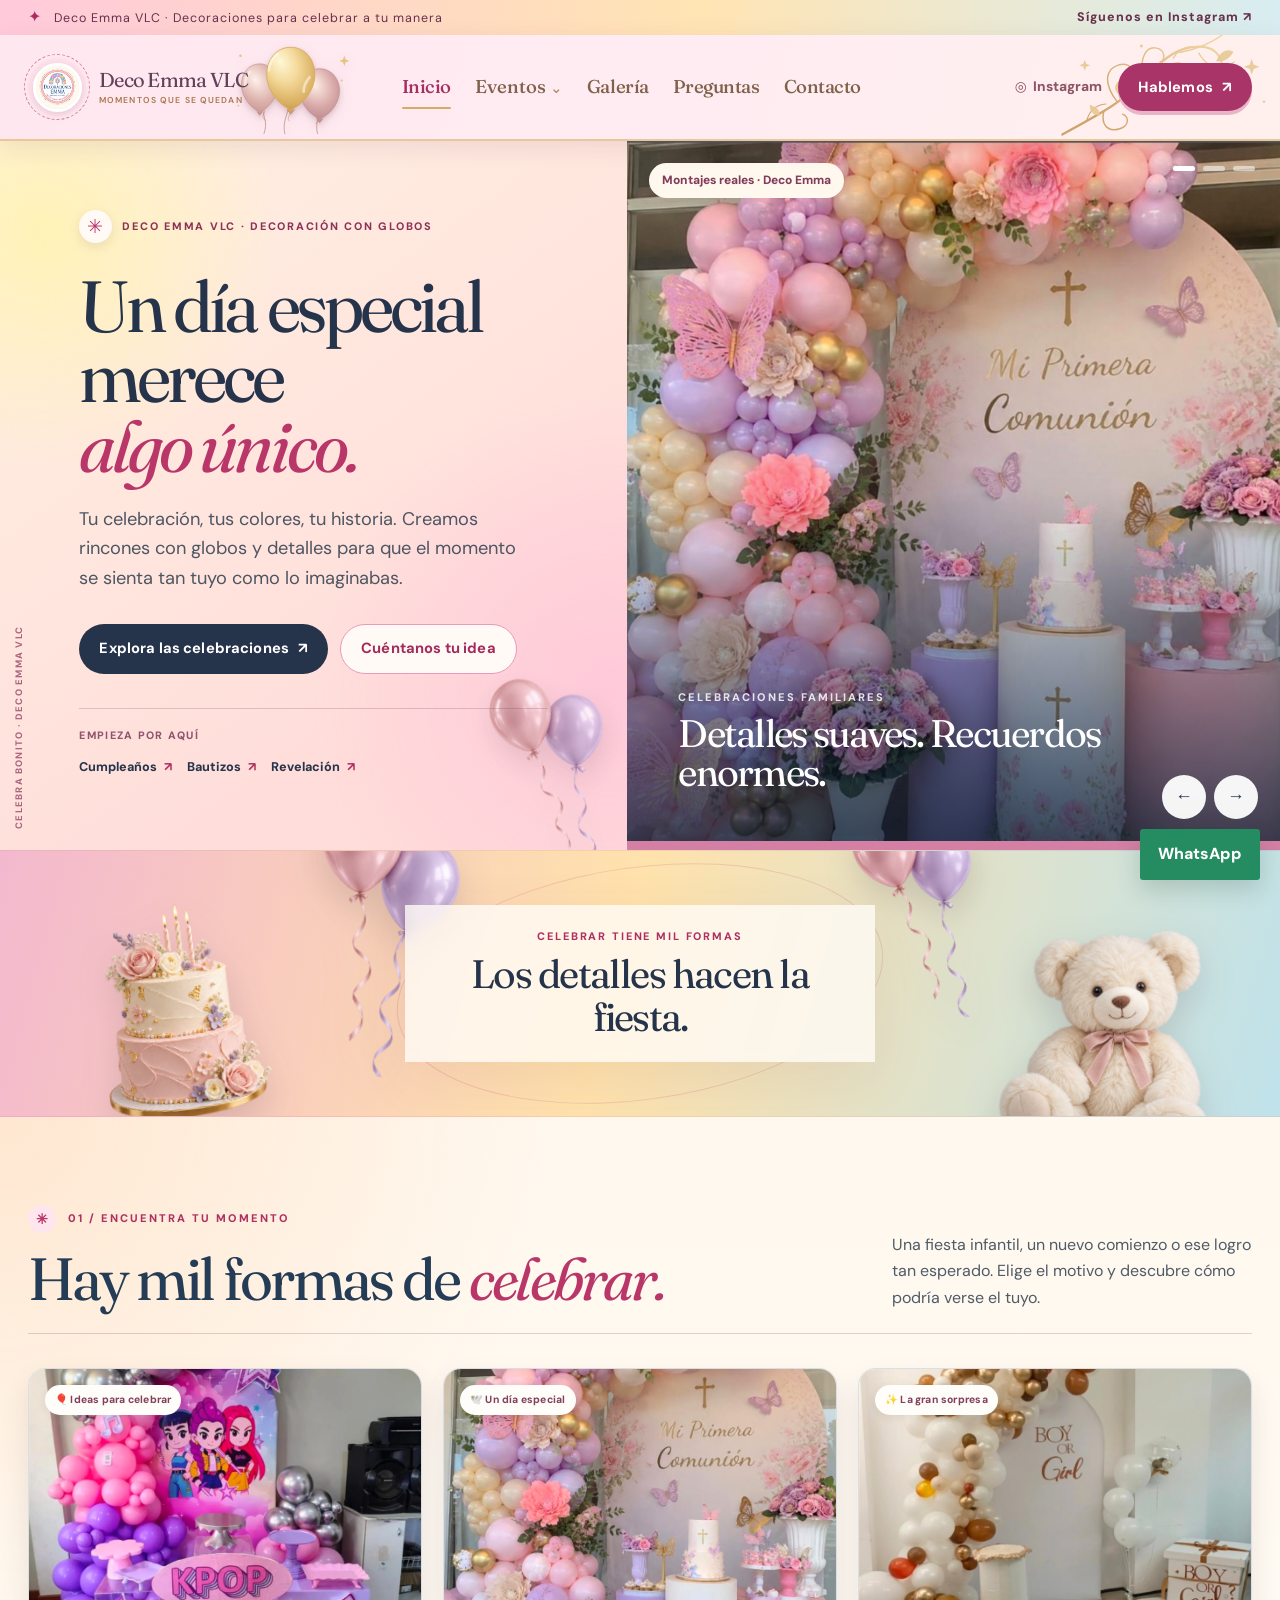
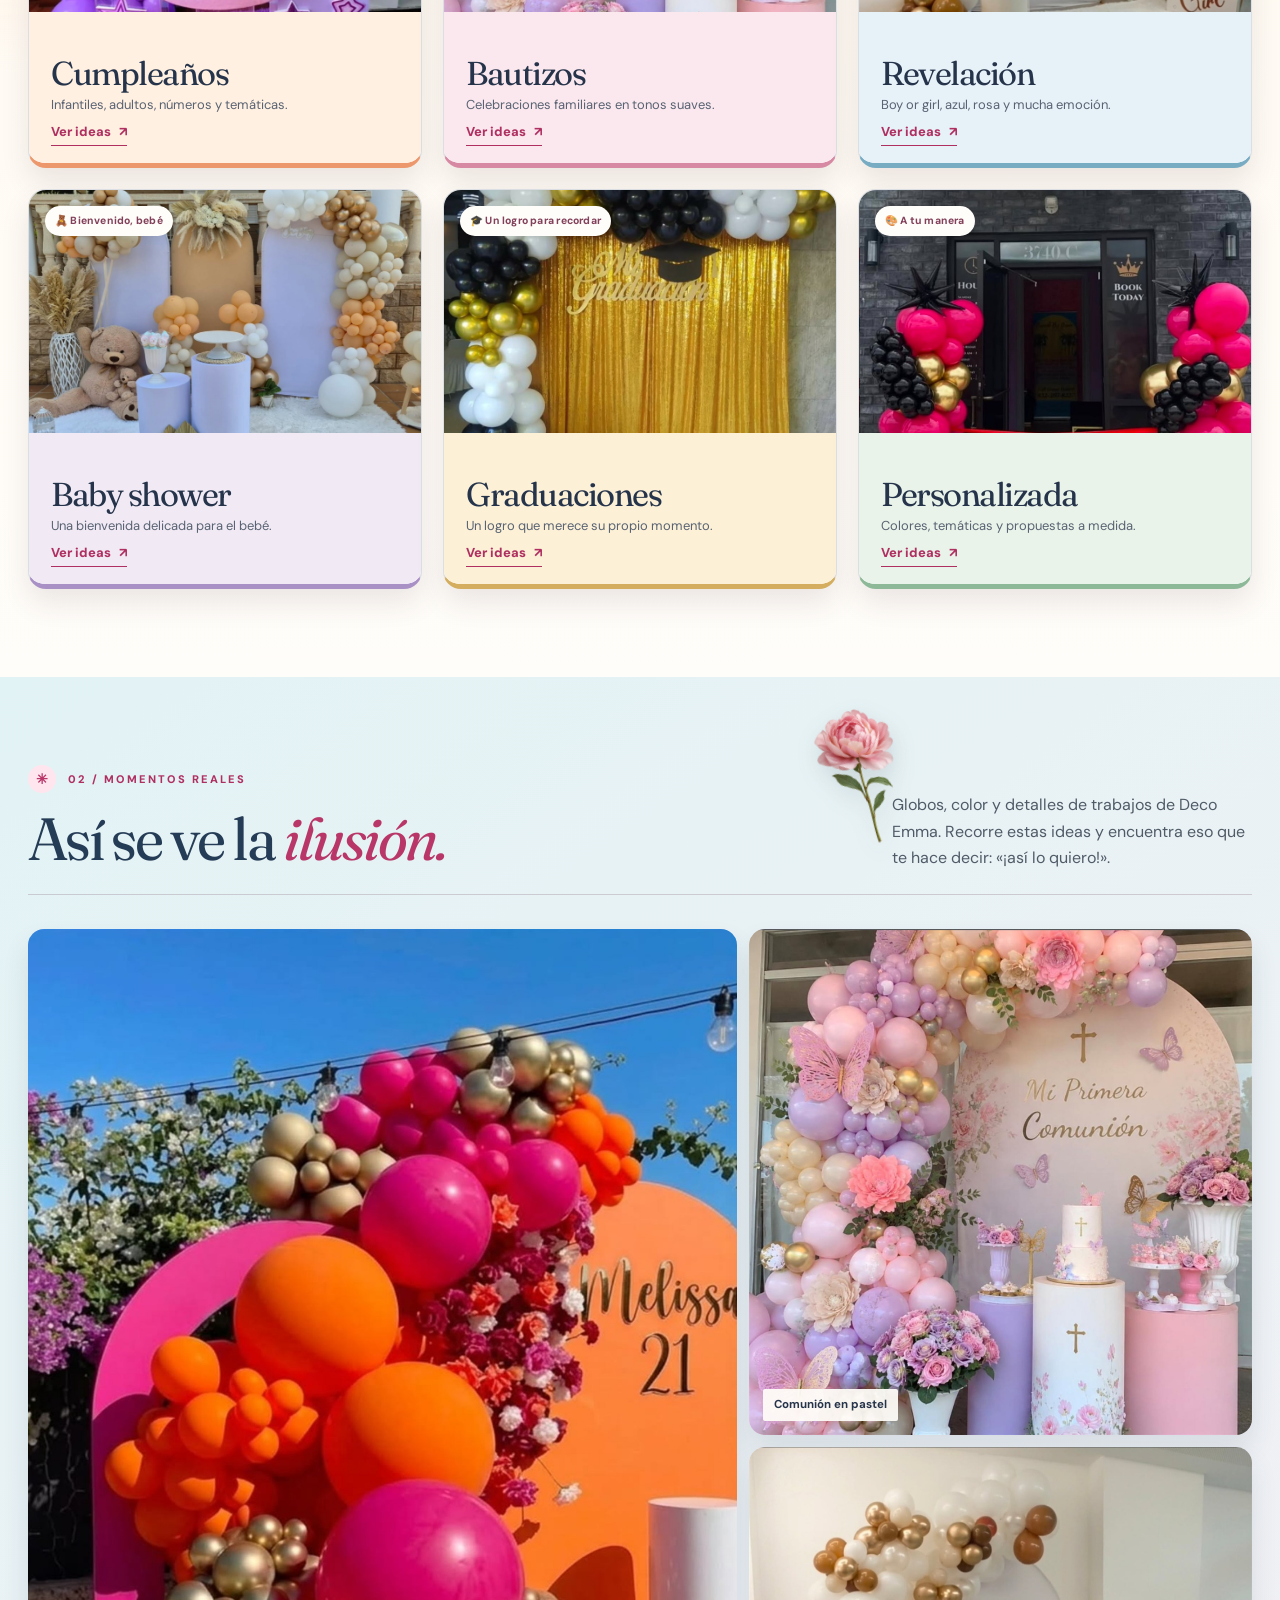
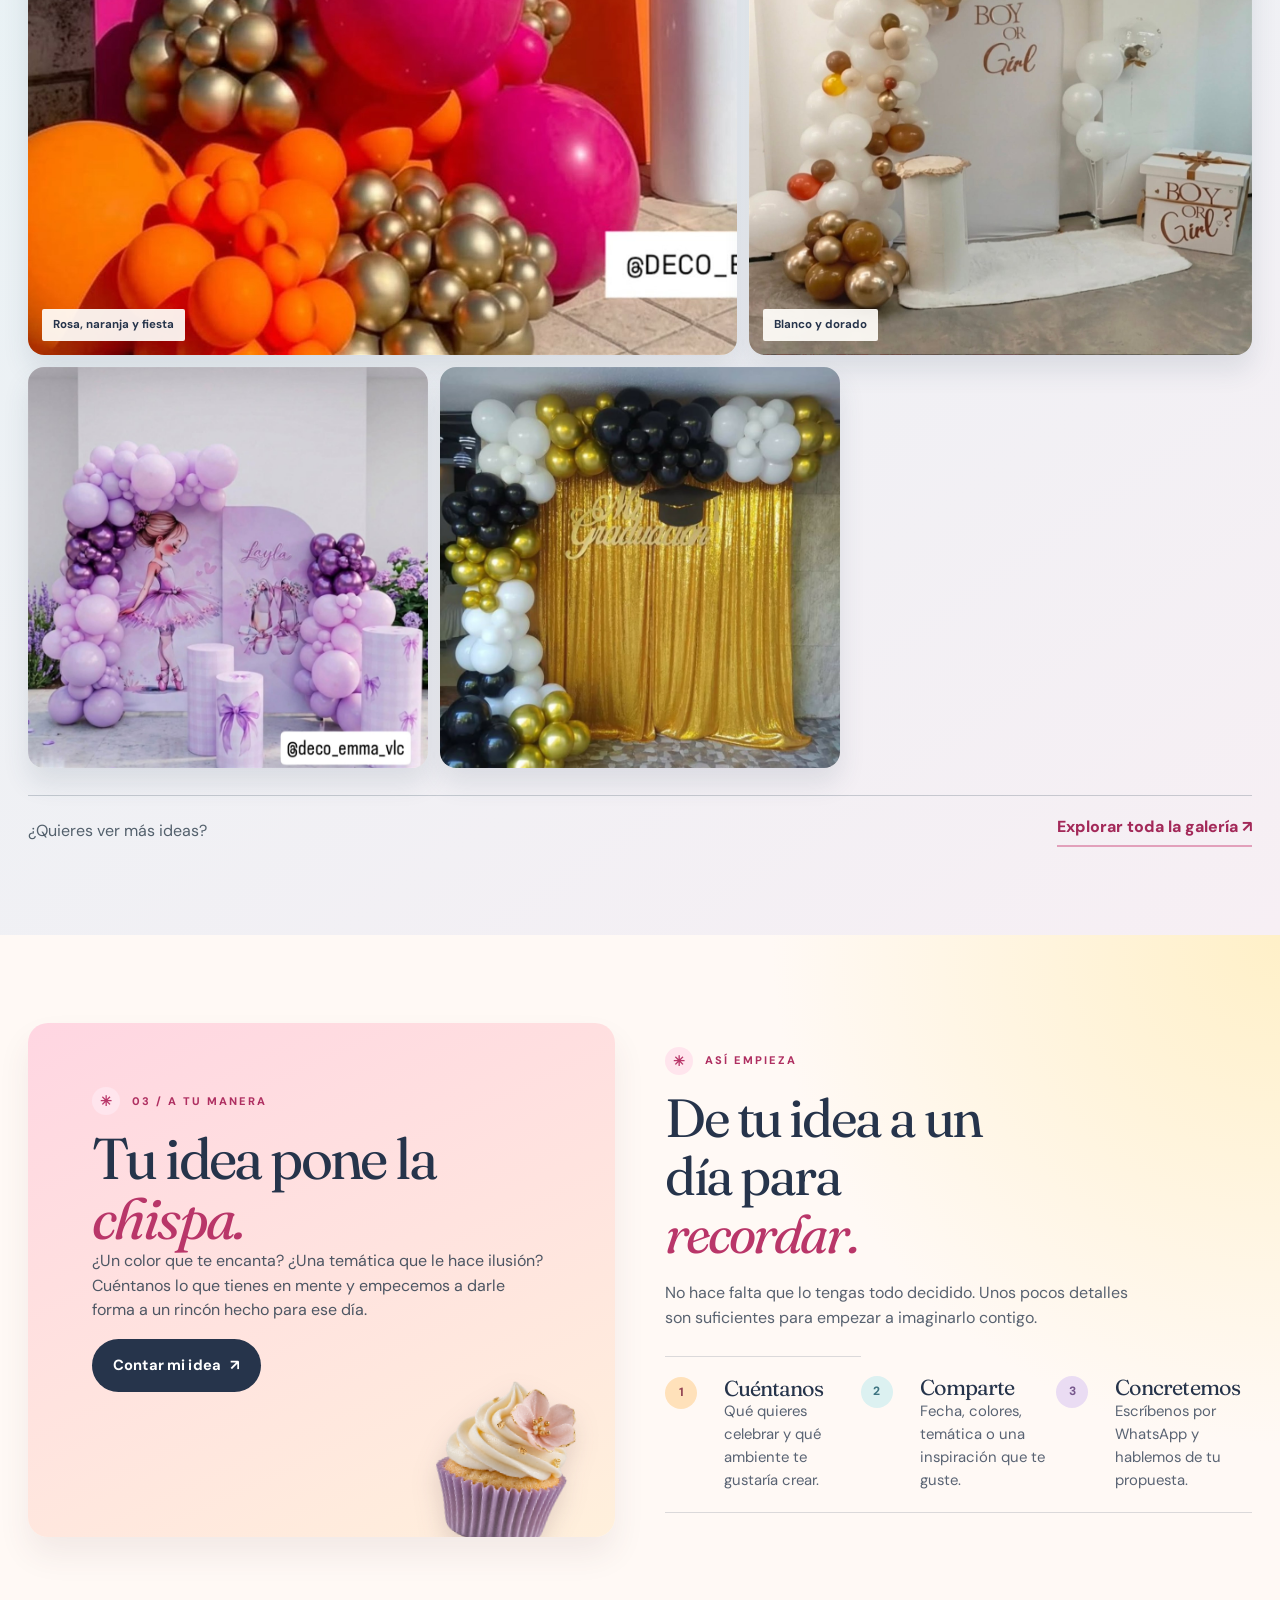
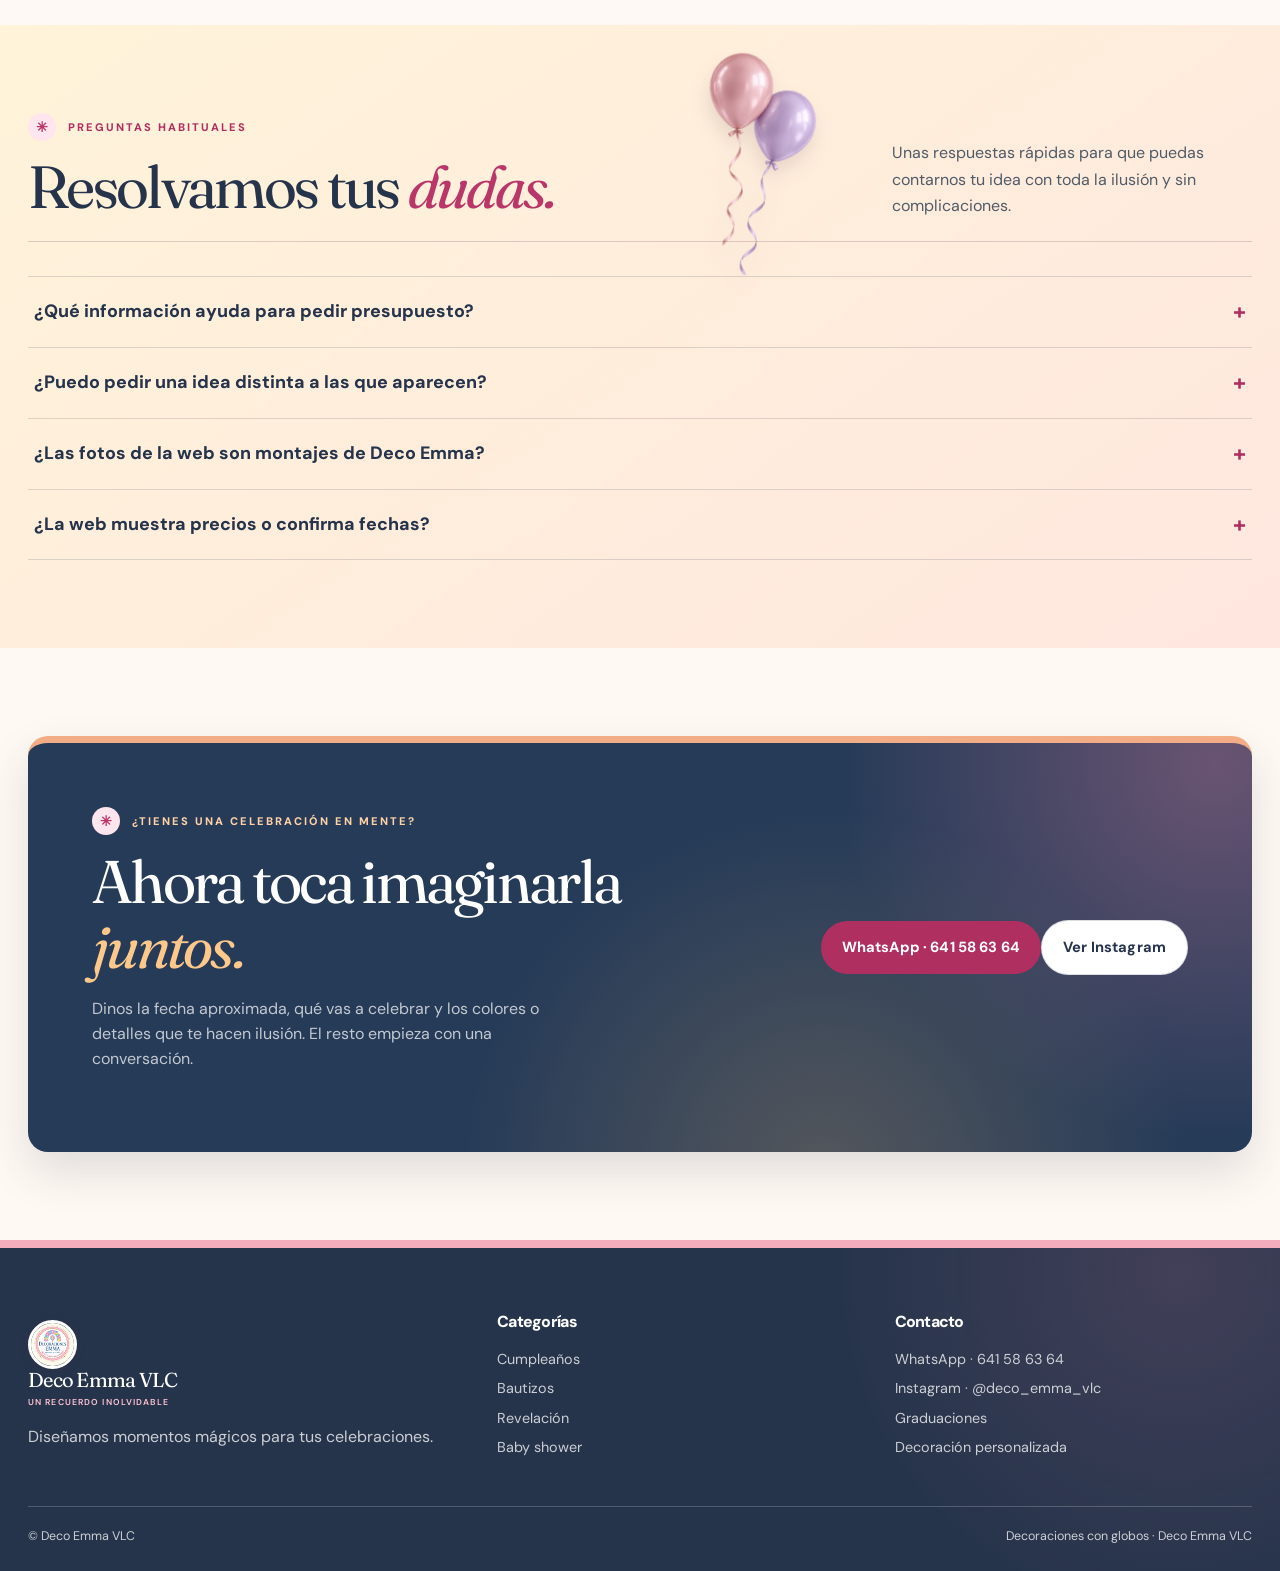
==== commit b86006a1: "Dar personalidad festiva a la navegacion" ====
--- a/index.html
+++ b/index.html
@@ -2,7 +2,7 @@
 <meta charset="utf-8"><meta name="viewport" content="width=device-width,initial-scale=1">
 <title>Deco Emma VLC | Decoración con globos personalizada</title><meta name="description" content="Diseñamos momentos mágicos para tus celebraciones con decoración de globos personalizada.">
 <meta property="og:title" content="Deco Emma VLC | Decoración con globos"><meta property="og:description" content="Cumpleaños, bautizos, revelaciones y mucho más."><meta property="og:image" content="assets/images/social-web/social-194041.jpg">
-<link rel="icon" href="logo.png"><link rel="stylesheet" href="assets/css/styles.css?v=celebration-7">
+<link rel="icon" href="logo.png"><link rel="stylesheet" href="assets/css/styles.css?v=celebration-8">
 </head><body class="home-page">
 <div class="topbar"><div class="container topbar-inner"><span><span class="topbar-spark" aria-hidden="true">✦</span> Deco Emma VLC · Decoraciones para celebrar a tu manera</span><a href="https://www.instagram.com/deco_emma_vlc/" target="_blank" rel="noopener noreferrer">Síguenos en Instagram <span aria-hidden="true">↗</span></a></div></div>
 <header class="site-header"><div class="container nav"><a class="brand" href="index.html"><span class="brand-emblem"><img src="logo.png" alt="Logo Deco Emma VLC"></span><span class="brand-name">Deco Emma VLC<span>Momentos que se quedan</span></span></a><button class="menu-toggle" aria-label="Abrir menú" aria-expanded="false"><span aria-hidden="true">☰</span></button><nav class="nav-links" aria-label="Navegación principal"><a href="index.html" aria-current="page">Inicio</a><div class="nav-category"><button type="button" aria-expanded="false">Eventos <span aria-hidden="true">⌄</span></button><div class="category-menu"><a href="cumpleanos.html">Cumpleaños</a><a href="bautizos.html">Bautizos</a><a href="revelacion.html">Revelación</a><a href="baby-shower.html">Baby shower</a><a href="graduaciones.html">Graduaciones</a><a href="decoracion-personalizada.html">Personalizada</a></div></div><a href="galeria.html">Galería</a><a href="#contacto">Contacto</a></nav><div class="nav-ctas"><a class="nav-instagram" href="https://www.instagram.com/deco_emma_vlc/" target="_blank" rel="noopener noreferrer" aria-label="Ver Instagram de Deco Emma">◎ <span>Instagram</span></a><a class="btn btn-pink" href="https://wa.me/34641586364?text=Hola%20Emma%2C%20me%20gustar%C3%ADa%20consultar%20una%20decoraci%C3%B3n%20para%20mi%20celebraci%C3%B3n." target="_blank" rel="noopener noreferrer">Hablemos <span aria-hidden="true">↗</span></a></div></div></header>
--- a/assets/css/styles.css
+++ b/assets/css/styles.css
@@ -759,3 +759,54 @@
   .process-copy h2 { font-size:clamp(2.7rem,10vw,3.7rem); }
   .home-page .cta-band { border-radius:16px; }
 }
+
+/* Cabecera de celebración: rosa empolvado, luz dorada y ornamentos dibujados para la marca. */
+body { overflow-x:clip; }
+.site-header,.home-page .site-header {
+  isolation:isolate;
+  background:linear-gradient(105deg,#ffe7ef 0%,#ffecf3 52%,#fff0ed 100%);
+  border-bottom:2px solid #eac79b;
+  box-shadow:0 7px 23px rgba(99,54,77,.1);
+}
+.site-header::before,.site-header::after { content:""; position:absolute; z-index:0; pointer-events:none; background-repeat:no-repeat; background-size:contain; }
+.site-header::before { left:calc(50% - 405px); bottom:-20px; width:118px; height:116px; background-image:url('../icons/header-balloons.svg'); filter:drop-shadow(0 4px 6px rgba(101,58,75,.11)); }
+.site-header::after { right:0; top:0; width:225px; height:130px; background-image:url('../icons/header-flourish.svg'); opacity:.8; }
+.site-header .nav,.home-page .site-header .nav { position:relative; z-index:1; min-height:104px; }
+.site-header .brand-name,.home-page .site-header .brand-name { color:#624159; }
+.site-header .brand-name span,.home-page .site-header .brand-name span { color:#a97850; }
+.site-header .nav-links,.home-page .site-header .nav-links { gap:24px; color:#80624c; font-family:Fraunces,Georgia,serif; font-size:1.16rem; font-weight:500; letter-spacing:-.025em; }
+.site-header .nav-links > a,.site-header .nav-category > button { color:inherit; font-weight:500; transition:color .2s ease,transform .2s ease; }
+.site-header .nav-links > a:hover,.site-header .nav-category > button:hover { color:#af2f61; transform:translateY(-2px); }
+.site-header .nav-links > a[aria-current="page"],.home-page .site-header .nav-links > a[aria-current="page"] { color:#a62f61; }
+.site-header .nav-links > a[aria-current="page"]::after,.home-page .site-header .nav-links > a[aria-current="page"]::after { content:""; position:absolute; left:0; right:0; bottom:-8px; height:2px; border-radius:4px; background:#d6ab68; }
+.site-header .nav-category > button span { color:#b48155; font-size:.95rem; }
+.site-header .category-menu { border:1px solid #e9bed0; border-radius:13px; background:#fff9f7; box-shadow:0 15px 34px rgba(95,50,71,.14); }
+.site-header .category-menu a { font-family:"DM Sans",sans-serif; font-size:.84rem; font-weight:700; letter-spacing:0; }
+.site-header .category-menu a:hover { background:#ffecf2; }
+.site-header .nav-instagram { color:#8d5366; }
+.site-header .nav-ctas .btn-pink { border-radius:100px; background:#a93468; box-shadow:0 4px 0 #e8b5c8; }
+.site-header .nav-ctas .btn-pink:hover { background:#912555; box-shadow:0 2px 0 #e8b5c8; }
+.site-header .menu-toggle { border-color:#dfabc0; border-radius:50%; background:#fff7f9; color:#9f3061; }
+@media (max-width:1150px) {
+  .site-header::before { display:none; }
+  .site-header::after { width:175px; right:-35px; opacity:.42; }
+  .site-header .nav-links,.home-page .site-header .nav-links { gap:15px; font-size:1rem; }
+}
+@media (min-width:681px) and (max-width:900px) {
+  .site-header .nav,.home-page .site-header .nav { min-height:86px; }
+  .site-header .brand { min-width:0; }
+  .site-header .brand-name { display:none; }
+  .site-header .nav-links,.home-page .site-header .nav-links { gap:12px; font-size:.95rem; }
+}
+@media (max-width:680px) {
+  .site-header,.home-page .site-header { border-bottom-color:#e9c09a; }
+  .site-header::before { display:none; }
+  .site-header::after { top:-10px; right:-30px; width:110px; height:75px; opacity:.38; }
+  .site-header .nav,.home-page .site-header .nav { min-height:70px; }
+  .site-header .nav-links,.home-page .site-header .nav-links { top:70px; font-family:"DM Sans",sans-serif; font-size:.91rem; font-weight:800; letter-spacing:0; background:#fff5f7; border:1px solid #e7c1cf; }
+  .site-header .nav-links > a,.site-header .nav-category > button { font-weight:800; }
+  .site-header .nav-links > a[aria-current="page"]::after { display:none; }
+  .site-header .category-menu,.home-page .site-header .category-menu { border:0; background:transparent; box-shadow:none; }
+  .site-header .category-menu a { background:#fffaf8; border-radius:9px; border-color:#ead4dc; }
+  .site-header .nav-ctas .btn-pink { box-shadow:0 3px 0 #e8b5c8; }
+}
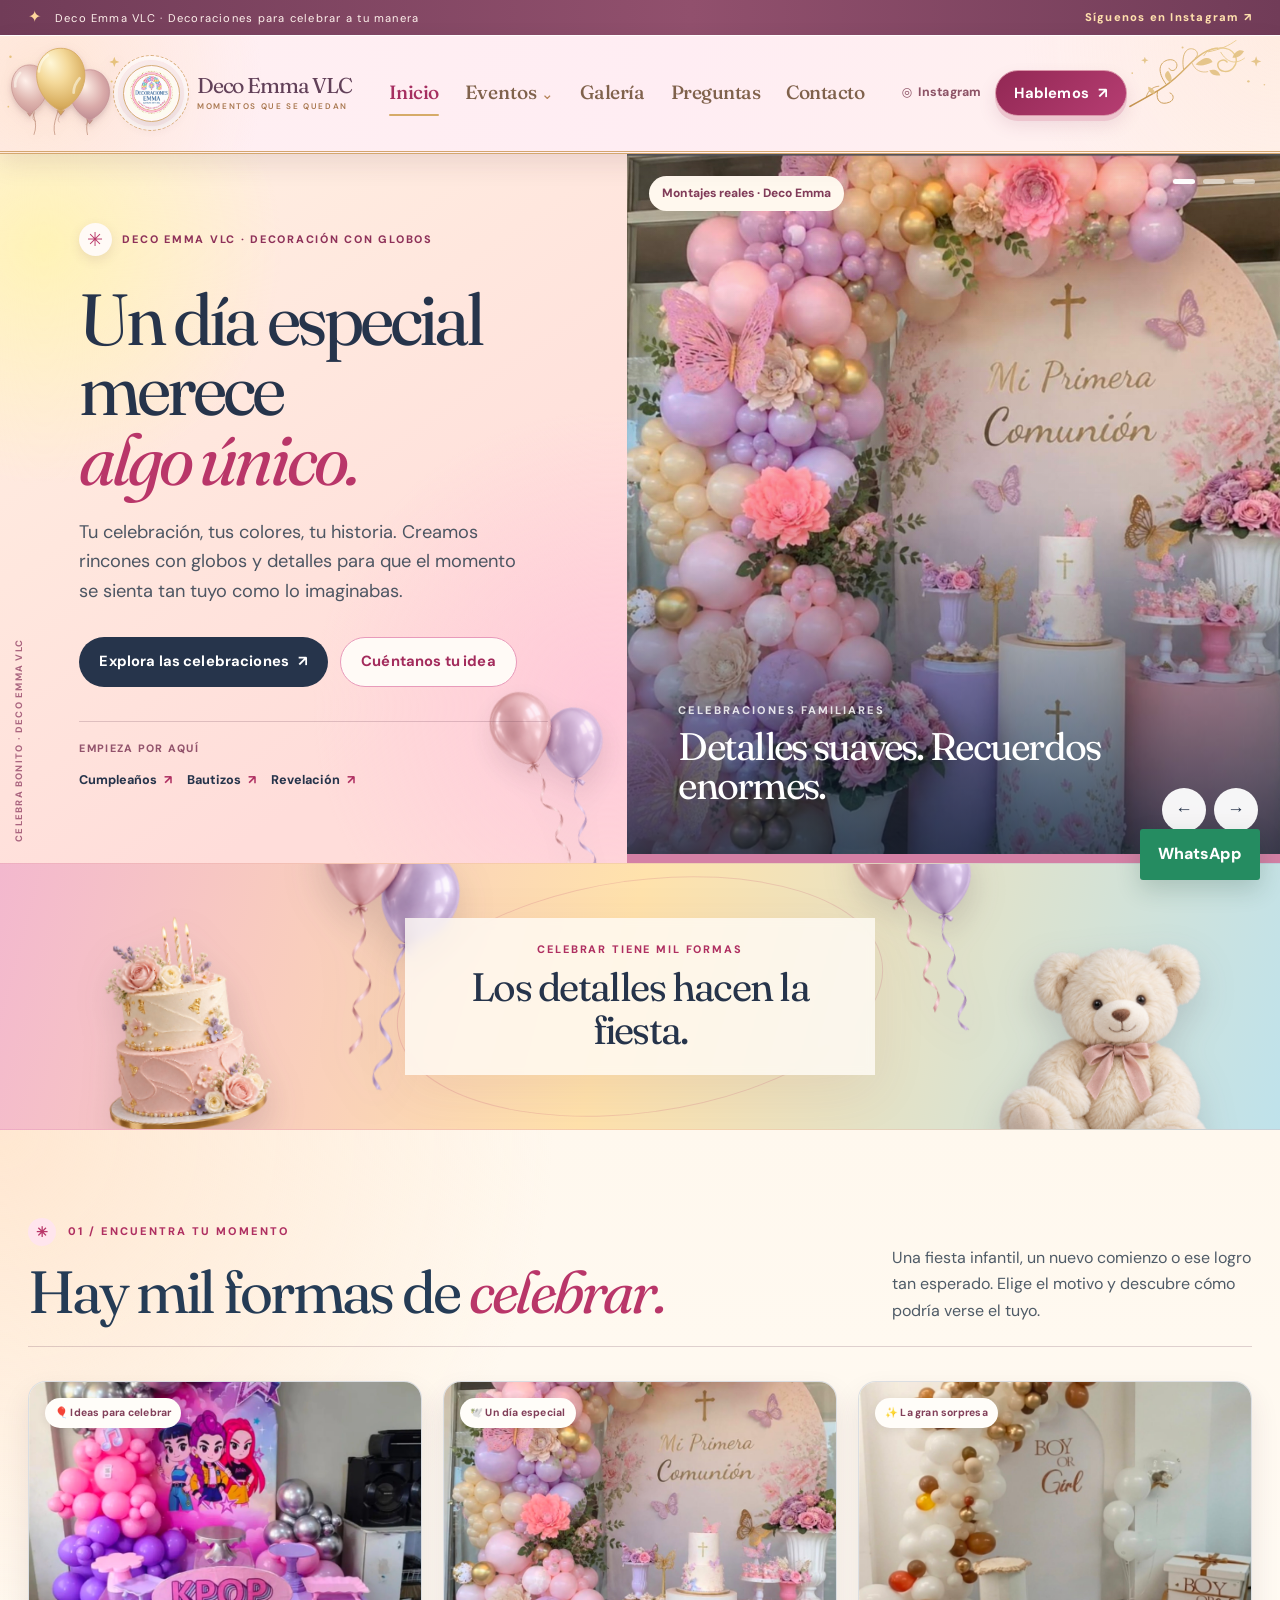
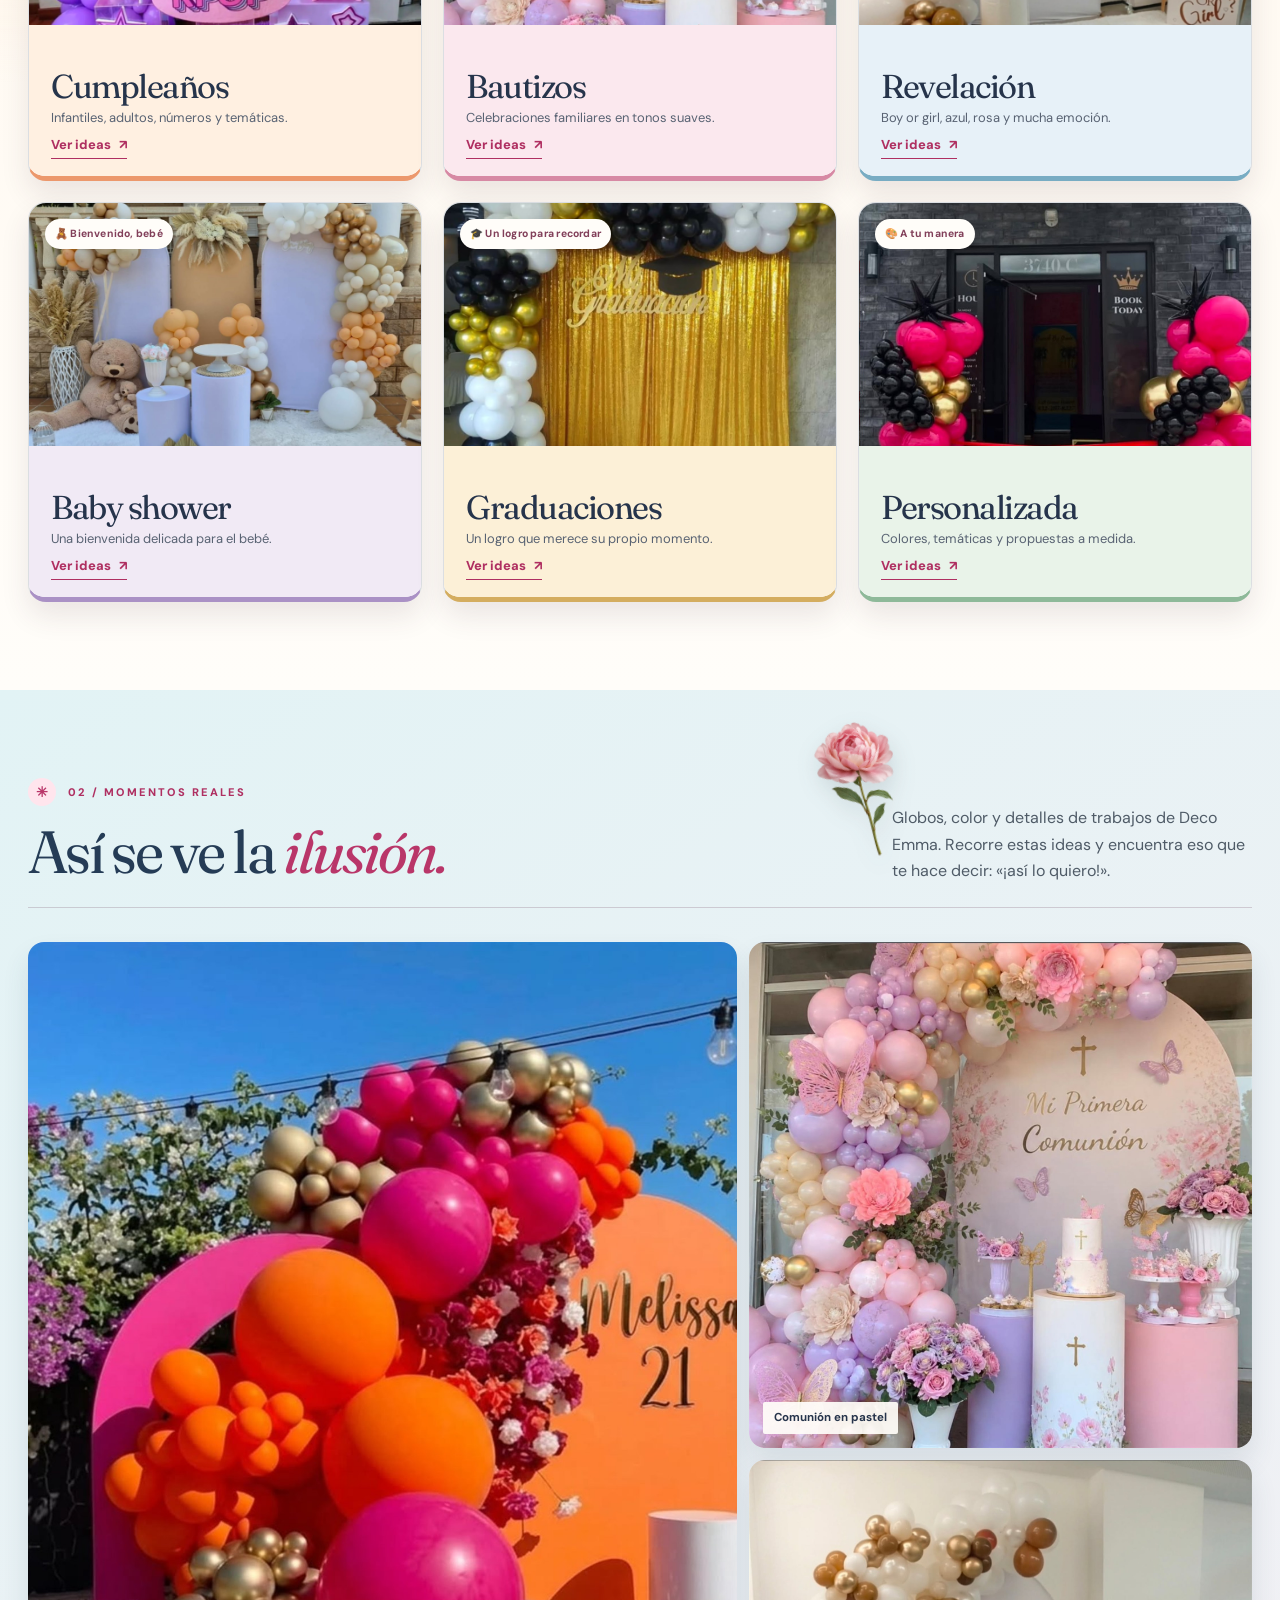
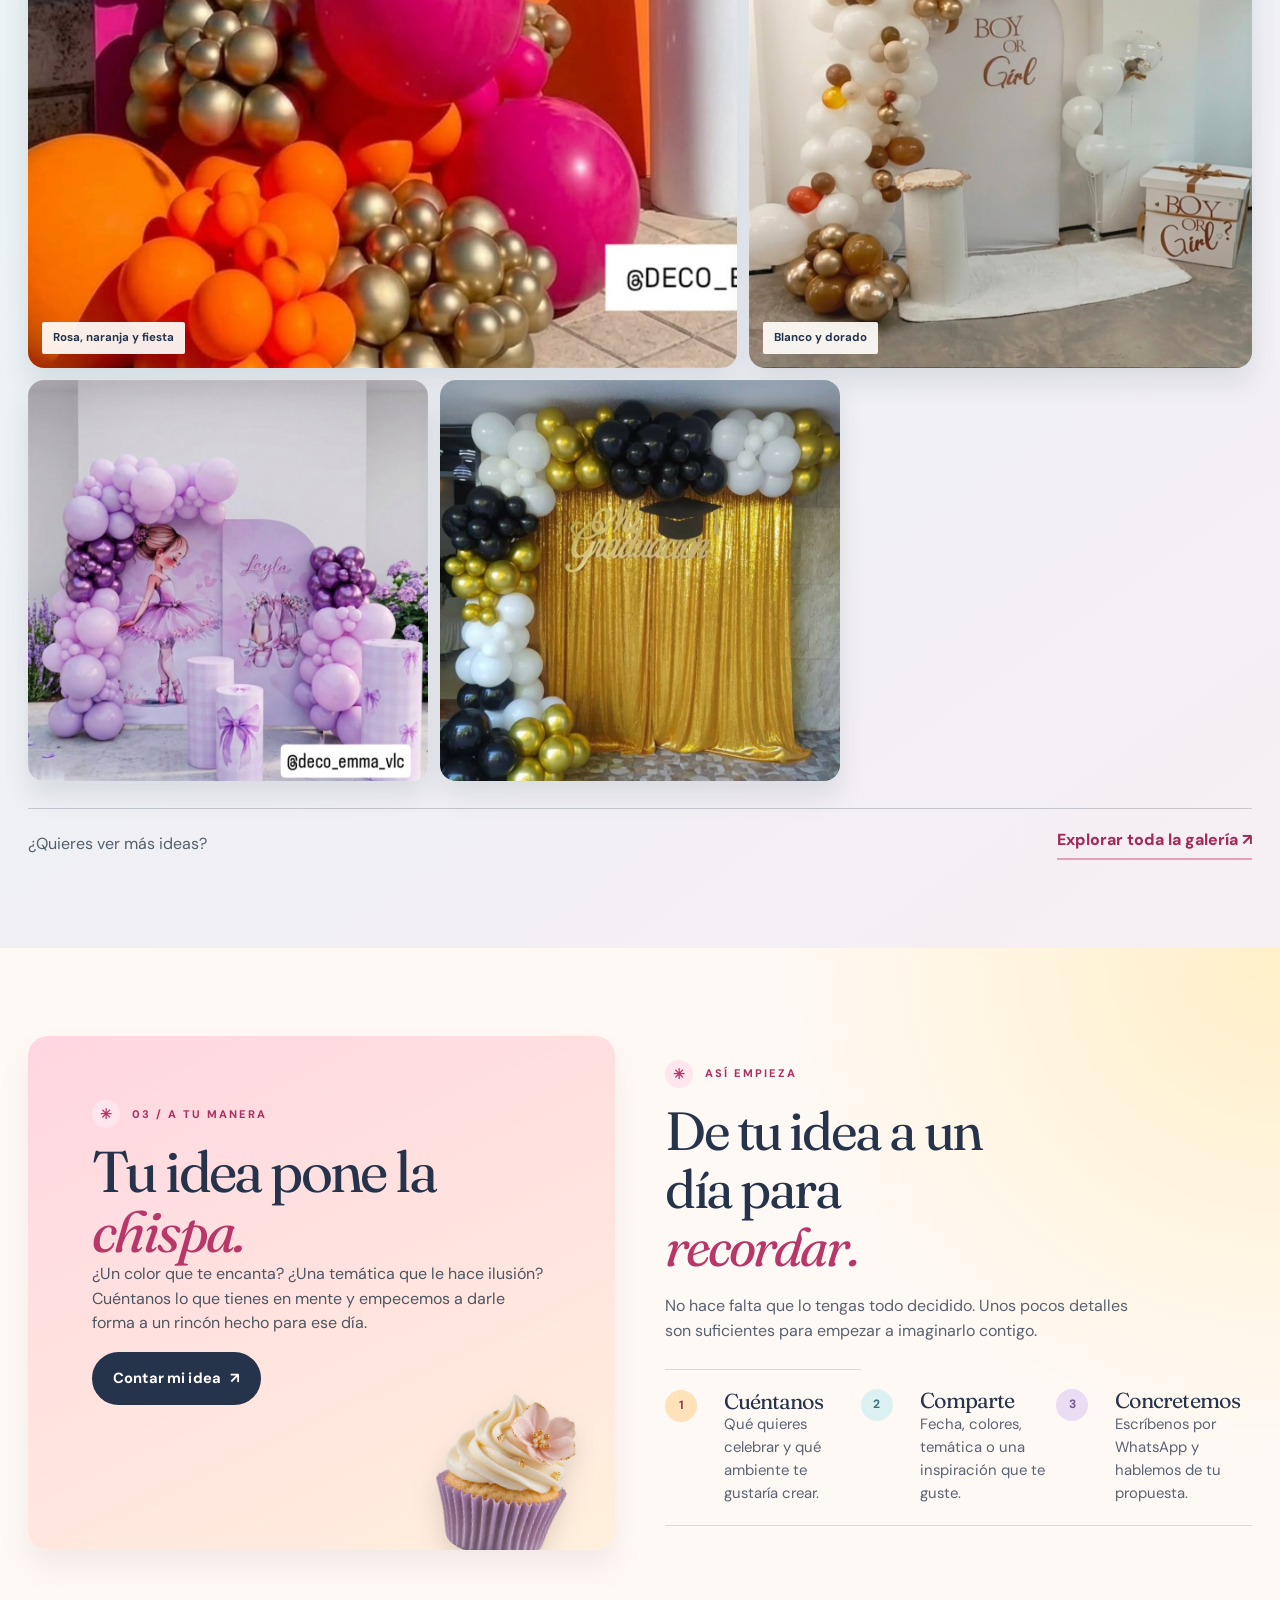
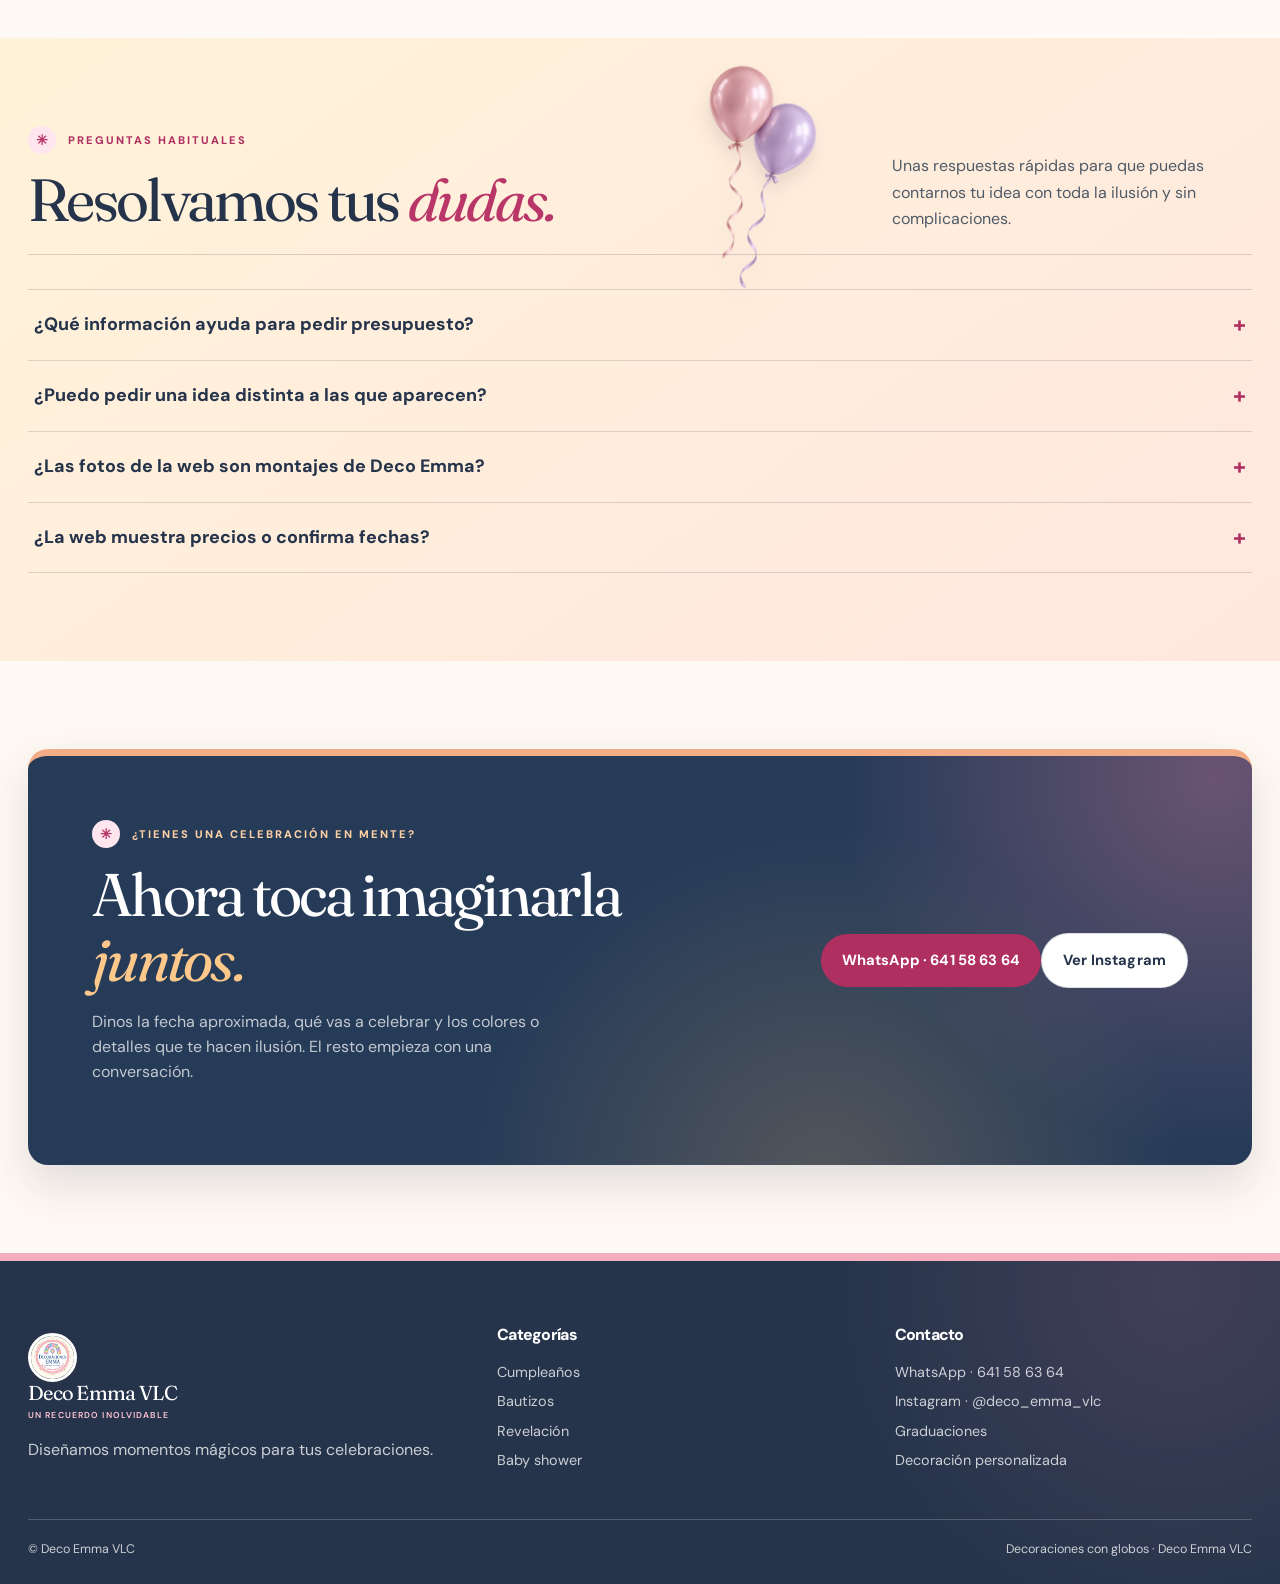
==== commit 3f4b1895: "Refinar cabecera premium y menu de eventos" ====
--- a/index.html
+++ b/index.html
@@ -2,7 +2,7 @@
 <meta charset="utf-8"><meta name="viewport" content="width=device-width,initial-scale=1">
 <title>Deco Emma VLC | Decoración con globos personalizada</title><meta name="description" content="Diseñamos momentos mágicos para tus celebraciones con decoración de globos personalizada.">
 <meta property="og:title" content="Deco Emma VLC | Decoración con globos"><meta property="og:description" content="Cumpleaños, bautizos, revelaciones y mucho más."><meta property="og:image" content="assets/images/social-web/social-194041.jpg">
-<link rel="icon" href="logo.png"><link rel="stylesheet" href="assets/css/styles.css?v=celebration-8">
+<link rel="icon" href="logo.png"><link rel="stylesheet" href="assets/css/styles.css?v=celebration-9">
 </head><body class="home-page">
 <div class="topbar"><div class="container topbar-inner"><span><span class="topbar-spark" aria-hidden="true">✦</span> Deco Emma VLC · Decoraciones para celebrar a tu manera</span><a href="https://www.instagram.com/deco_emma_vlc/" target="_blank" rel="noopener noreferrer">Síguenos en Instagram <span aria-hidden="true">↗</span></a></div></div>
 <header class="site-header"><div class="container nav"><a class="brand" href="index.html"><span class="brand-emblem"><img src="logo.png" alt="Logo Deco Emma VLC"></span><span class="brand-name">Deco Emma VLC<span>Momentos que se quedan</span></span></a><button class="menu-toggle" aria-label="Abrir menú" aria-expanded="false"><span aria-hidden="true">☰</span></button><nav class="nav-links" aria-label="Navegación principal"><a href="index.html" aria-current="page">Inicio</a><div class="nav-category"><button type="button" aria-expanded="false">Eventos <span aria-hidden="true">⌄</span></button><div class="category-menu"><a href="cumpleanos.html">Cumpleaños</a><a href="bautizos.html">Bautizos</a><a href="revelacion.html">Revelación</a><a href="baby-shower.html">Baby shower</a><a href="graduaciones.html">Graduaciones</a><a href="decoracion-personalizada.html">Personalizada</a></div></div><a href="galeria.html">Galería</a><a href="#contacto">Contacto</a></nav><div class="nav-ctas"><a class="nav-instagram" href="https://www.instagram.com/deco_emma_vlc/" target="_blank" rel="noopener noreferrer" aria-label="Ver Instagram de Deco Emma">◎ <span>Instagram</span></a><a class="btn btn-pink" href="https://wa.me/34641586364?text=Hola%20Emma%2C%20me%20gustar%C3%ADa%20consultar%20una%20decoraci%C3%B3n%20para%20mi%20celebraci%C3%B3n." target="_blank" rel="noopener noreferrer">Hablemos <span aria-hidden="true">↗</span></a></div></div></header>
@@ -15,4 +15,4 @@
 <section class="section" id="inspiracion"><div class="container"><div class="section-head"><div><div class="kicker">02 / Momentos reales</div><h2>Así se ve la <em>ilusión.</em></h2></div><p>Globos, color y detalles de trabajos de Deco Emma. Recorre estas ideas y encuentra eso que te hace decir: «¡así lo quiero!».</p></div><div class="gallery"><figure><img data-lightbox="assets/images/social-web/social-193930.jpg" src="assets/images/social-web/social-193930.jpg" alt="Decoración de cumpleaños de 21 años en rosa y naranja" loading="lazy"><figcaption>Rosa, naranja y fiesta</figcaption></figure><figure><img data-lightbox="assets/images/social-web/social-194041.jpg" src="assets/images/social-web/social-194041.jpg" alt="Decoración de Primera Comunión en rosa y lavanda" loading="lazy"><figcaption>Comunión en pastel</figcaption></figure><figure><img data-lightbox="assets/images/social-web/social-193912.jpg" src="assets/images/social-web/social-193912.jpg" alt="Arco blanco y dorado para una revelación" loading="lazy"><figcaption>Blanco y dorado</figcaption></figure><figure><img src="assets/images/social-web/social-193919.jpg" alt="Decoración de cumpleaños en tonos lilas" loading="lazy"></figure><figure><img src="assets/images/social-web/social-194018.jpg" alt="Decoración de graduación con globos negros y dorados" loading="lazy"></figure></div><div class="gallery-tail"><span>¿Quieres ver más ideas?</span><a href="galeria.html">Explorar toda la galería <span aria-hidden="true">↗</span></a></div></div></section>
 <section class="section home-process"><div class="container split"><div class="soft-panel"><div class="kicker">03 / A tu manera</div><div class="quote">Tu idea pone la <em>chispa.</em></div><p>¿Un color que te encanta? ¿Una temática que le hace ilusión? Cuéntanos lo que tienes en mente y empecemos a darle forma a un rincón hecho para ese día.</p><a class="btn btn-primary" href="https://wa.me/34641586364?text=Hola%20Emma%2C%20te%20cuento%20mi%20idea%20para%20una%20decoraci%C3%B3n%20personalizada." target="_blank" rel="noopener noreferrer">Contar mi idea <span aria-hidden="true">↗</span></a></div><div class="process-copy"><div class="kicker">Así empieza</div><h2>De tu idea a un día para <em>recordar.</em></h2><p class="process-intro">No hace falta que lo tengas todo decidido. Unos pocos detalles son suficientes para empezar a imaginarlo contigo.</p><div class="steps"><div class="step"><div class="step-no">1</div><h3>Cuéntanos</h3><p>Qué quieres celebrar y qué ambiente te gustaría crear.</p></div><div class="step"><div class="step-no">2</div><h3>Comparte</h3><p>Fecha, colores, temática o una inspiración que te guste.</p></div><div class="step"><div class="step-no">3</div><h3>Concretemos</h3><p>Escríbenos por WhatsApp y hablemos de tu propuesta.</p></div></div></div></div></section>
 <section class="section" id="contacto"><div class="container cta-band"><div><div class="kicker" style="color:#ffd2a6">¿Tienes una celebración en mente?</div><h2>Ahora toca imaginarla <em>juntos.</em></h2><p>Dinos la fecha aproximada, qué vas a celebrar y los colores o detalles que te hacen ilusión. El resto empieza con una conversación.</p></div><div><a class="btn btn-pink" href="https://wa.me/34641586364?text=Hola%20Emma%2C%20quiero%20consultar%20una%20decoraci%C3%B3n%20para%20mi%20celebraci%C3%B3n." target="_blank" rel="noopener noreferrer">WhatsApp · 641 58 63 64</a><a class="btn btn-soft" href="https://www.instagram.com/deco_emma_vlc/" target="_blank" rel="noopener noreferrer">Ver Instagram</a></div></div></section>
-</main><footer class="footer"><div class="container footer-grid"><div><a class="brand" href="index.html"><img src="logo.png" alt="Logo Deco Emma VLC"><span class="brand-name">Deco Emma VLC<span>un recuerdo inolvidable</span></span></a><p style="margin-top:18px;color:var(--muted)">Diseñamos momentos mágicos para tus celebraciones.</p></div><div><h3>Categorías</h3><a href="cumpleanos.html">Cumpleaños</a><a href="bautizos.html">Bautizos</a><a href="revelacion.html">Revelación</a><a href="baby-shower.html">Baby shower</a></div><div><h3>Contacto</h3><a href="https://wa.me/34641586364" target="_blank" rel="noopener noreferrer">WhatsApp · 641 58 63 64</a><a href="https://www.instagram.com/deco_emma_vlc/" target="_blank" rel="noopener noreferrer">Instagram · @deco_emma_vlc</a><a href="graduaciones.html">Graduaciones</a><a href="decoracion-personalizada.html">Decoración personalizada</a></div></div><div class="container footer-bottom"><span>© Deco Emma VLC</span><span>Decoraciones con globos · Deco Emma VLC</span></div></footer><a class="wa-float" href="https://wa.me/34641586364" target="_blank" rel="noopener noreferrer" aria-label="Abrir WhatsApp">WhatsApp</a><div class="modal" aria-hidden="true"><button class="modal-close" aria-label="Cerrar imagen">×</button><img src="" alt=""></div><script src="assets/js/script.js?v=celebration-7"></script></body></html>
+</main><footer class="footer"><div class="container footer-grid"><div><a class="brand" href="index.html"><img src="logo.png" alt="Logo Deco Emma VLC"><span class="brand-name">Deco Emma VLC<span>un recuerdo inolvidable</span></span></a><p style="margin-top:18px;color:var(--muted)">Diseñamos momentos mágicos para tus celebraciones.</p></div><div><h3>Categorías</h3><a href="cumpleanos.html">Cumpleaños</a><a href="bautizos.html">Bautizos</a><a href="revelacion.html">Revelación</a><a href="baby-shower.html">Baby shower</a></div><div><h3>Contacto</h3><a href="https://wa.me/34641586364" target="_blank" rel="noopener noreferrer">WhatsApp · 641 58 63 64</a><a href="https://www.instagram.com/deco_emma_vlc/" target="_blank" rel="noopener noreferrer">Instagram · @deco_emma_vlc</a><a href="graduaciones.html">Graduaciones</a><a href="decoracion-personalizada.html">Decoración personalizada</a></div></div><div class="container footer-bottom"><span>© Deco Emma VLC</span><span>Decoraciones con globos · Deco Emma VLC</span></div></footer><a class="wa-float" href="https://wa.me/34641586364" target="_blank" rel="noopener noreferrer" aria-label="Abrir WhatsApp">WhatsApp</a><div class="modal" aria-hidden="true"><button class="modal-close" aria-label="Cerrar imagen">×</button><img src="" alt=""></div><script src="assets/js/script.js?v=celebration-9"></script></body></html>
--- a/assets/css/styles.css
+++ b/assets/css/styles.css
@@ -810,3 +810,83 @@
   .site-header .category-menu a { background:#fffaf8; border-radius:9px; border-color:#ead4dc; }
   .site-header .nav-ctas .btn-pink { box-shadow:0 3px 0 #e8b5c8; }
 }
+
+/* Edición premium: marco, aire y una galería de eventos dentro del menú. */
+.topbar,.home-page .topbar { background:linear-gradient(90deg,#713c58,#91506d 54%,#713c58); color:#fff2ed; font-size:.7rem; letter-spacing:.11em; }
+.topbar a,.home-page .topbar a { color:#ffe0ad; font-weight:800; text-decoration:none; }
+.topbar a:hover { color:#fff; }
+.topbar-spark { color:#ffd69b; }
+.site-header,.home-page .site-header {
+  background:radial-gradient(circle at 3% 40%,rgba(255,211,158,.34),transparent 18%),radial-gradient(circle at 100% 0%,rgba(255,222,191,.26),transparent 20%),linear-gradient(110deg,#fff0f2,#ffedf3 52%,#fff2ee);
+  border-bottom:3px double #d4a76f;
+  box-shadow:inset 0 1px 0 rgba(255,255,255,.9),0 10px 24px rgba(88,49,66,.11);
+}
+.site-header::before { left:max(0px,calc(50% - 635px)); top:9px; bottom:auto; width:118px; height:112px; }
+.site-header::after { right:max(0px,calc(50% - 635px)); top:5px; width:150px; height:118px; opacity:.95; }
+.site-header .nav,.home-page .site-header .nav { min-height:116px; gap:20px; }
+.site-header .brand { min-width:220px; }
+.site-header .brand img { width:57px; height:57px; padding:3px; border:1px solid #d6ad78; background:#fff7f6; box-shadow:0 4px 13px rgba(89,55,70,.16); }
+.site-header .brand-name,.home-page .site-header .brand-name { font-size:1.34rem; line-height:1.05; letter-spacing:-.055em; }
+.site-header .brand-name span,.home-page .site-header .brand-name span { margin-top:7px; font-size:.51rem; letter-spacing:.2em; }
+.home-page .site-header .brand-emblem { width:66px; height:66px; background:radial-gradient(circle,#fff9f3 47%,#f8dbe5 100%); box-shadow:0 0 0 4px rgba(255,255,255,.65); }
+.home-page .site-header .brand-emblem::before { inset:-5px; border-color:#d6ac78; }
+.home-page .site-header .brand img { width:57px; height:57px; padding:2px; }
+.site-header .nav-links,.home-page .site-header .nav-links { gap:26px; font-size:1.2rem; }
+.site-header .nav-links > a,.site-header .nav-category > button { position:relative; white-space:nowrap; }
+.site-header .nav-links > a::after,.site-header .nav-category > button::after { content:""; position:absolute; left:50%; right:50%; bottom:-12px; height:2px; background:linear-gradient(90deg,#c48a52,#edcf97,#c48a52); transition:left .25s ease,right .25s ease; }
+.site-header .nav-links > a:hover::after,.site-header .nav-category > button:hover::after,.site-header .nav-category.open > button::after,.site-header .nav-links > a[aria-current="page"]::after { left:0; right:0; }
+.site-header .nav-ctas { gap:13px; }
+.site-header .nav-instagram { font-size:.77rem; letter-spacing:.02em; }
+.site-header .nav-ctas .btn-pink,.home-page .site-header .nav-ctas .btn-pink { min-height:46px; padding:10px 18px; background:linear-gradient(135deg,#922854,#b63d72); border:1px solid #d996a9; box-shadow:0 5px 0 #edc4ce,0 9px 18px rgba(124,45,83,.13); }
+.site-header .nav-ctas .btn-pink:hover { background:linear-gradient(135deg,#842048,#a93266); box-shadow:0 2px 0 #edc4ce,0 7px 16px rgba(124,45,83,.15); }
+@media (min-width:1191px) {
+  .site-header .nav,.home-page .site-header .nav { padding-left:90px; padding-right:125px; }
+}
+@media (min-width:901px) {
+  .site-header .category-menu,.home-page .site-header .category-menu { width:468px; top:43px; left:-35px; padding:15px; border:1px solid #e8c6cc; border-top:3px solid #d4a76f; border-radius:13px; background:#fffaf7; box-shadow:0 20px 46px rgba(80,42,61,.2); }
+  .site-header .nav-category:hover .category-menu,.site-header .nav-category:focus-within .category-menu,.site-header .nav-category.open .category-menu { display:grid; grid-template-columns:repeat(2,minmax(0,1fr)); gap:8px; }
+  .site-header .category-menu::before { content:"UN MOMENTO PARA CELEBRAR"; grid-column:1/-1; padding:0 3px 7px; color:#9b6371; font-family:"DM Sans",sans-serif; font-size:.62rem; font-weight:800; letter-spacing:.18em; }
+  .site-header .category-menu a { display:grid; grid-template-columns:52px minmax(0,1fr); grid-template-rows:1fr; align-items:center; min-height:62px; gap:8px; padding:5px; border:1px solid #f0dfe2; border-radius:8px; background:#fff; color:#664858; }
+  .site-header .category-menu a:hover { border-color:#d8a4b3; background:#fff2f5; transform:translateY(-2px); }
+  .site-header .category-menu a::before { content:""; grid-column:1; grid-row:1; width:52px; height:50px; border-radius:5px; background-size:cover; background-position:center; }
+  .site-header .category-menu a:nth-child(1)::before { background-image:url('../images/social-web/social-193904.jpg'); }
+  .site-header .category-menu a:nth-child(2)::before { background-image:url('../images/social-web/social-194041.jpg'); }
+  .site-header .category-menu a:nth-child(3)::before { background-image:url('../images/social-web/social-193912.jpg'); }
+  .site-header .category-menu a:nth-child(4)::before { background-image:url('../images/social-web/social-194009.jpg'); }
+  .site-header .category-menu a:nth-child(5)::before { background-image:url('../images/social-web/social-194018.jpg'); }
+  .site-header .category-menu a:nth-child(6)::before { background-image:url('../images/social-web/social-194032.jpg'); }
+  .site-header .category-menu a .menu-event-icon,.site-header .category-menu a .menu-event-arrow { display:none; }
+  .site-header .category-menu a span:nth-child(2) { grid-column:2; grid-row:1; font-family:Fraunces,Georgia,serif; font-size:1rem; font-weight:500; }
+}
+@media (max-width:1190px) and (min-width:901px) {
+  .site-header::before { display:none; }
+  .site-header::after { right:-22px; width:115px; opacity:.35; }
+  .site-header .nav-links,.home-page .site-header .nav-links { gap:15px; font-size:1rem; }
+  .site-header .brand { min-width:185px; }
+  .site-header .brand-name,.home-page .site-header .brand-name { font-size:1.18rem; }
+  .site-header .nav-instagram span { display:none; }
+}
+@media (max-width:900px) and (min-width:681px) {
+  .site-header::before { display:none; }
+  .site-header::after { opacity:.25; }
+  .site-header .nav,.home-page .site-header .nav { min-height:84px; }
+  .site-header .brand { min-width:0; }
+  .site-header .brand-name { display:none; }
+  .site-header .nav-links,.home-page .site-header .nav-links { gap:12px; font-size:.95rem; }
+}
+@media (max-width:680px) {
+  .site-header::before { display:none; }
+  .site-header::after { right:-29px; top:0; width:100px; height:75px; opacity:.33; }
+  .site-header .nav,.home-page .site-header .nav { min-height:70px; gap:8px; }
+  .site-header .brand { min-width:0; }
+  .site-header .brand img { width:42px; height:42px; padding:2px; }
+  .site-header .brand-name,.home-page .site-header .brand-name { font-size:1rem; }
+  .site-header .brand-name span,.home-page .site-header .brand-name span { margin-top:3px; font-size:.44rem; letter-spacing:.12em; }
+  .home-page .site-header .brand-emblem { width:44px; height:44px; box-shadow:none; }
+  .home-page .site-header .brand img { width:39px; height:39px; padding:1px; }
+  .site-header .nav-links,.home-page .site-header .nav-links { top:70px; }
+  .site-header .nav-links > a::after,.site-header .nav-category > button::after { display:none; }
+  .site-header .category-menu a::before { display:none; }
+  .site-header .nav-ctas .btn-pink,.home-page .site-header .nav-ctas .btn-pink { min-height:37px; padding:7px 11px; box-shadow:0 3px 0 #edc4ce; }
+}
+.site-header .nav-category:not(.open) .category-menu { display:none!important; }
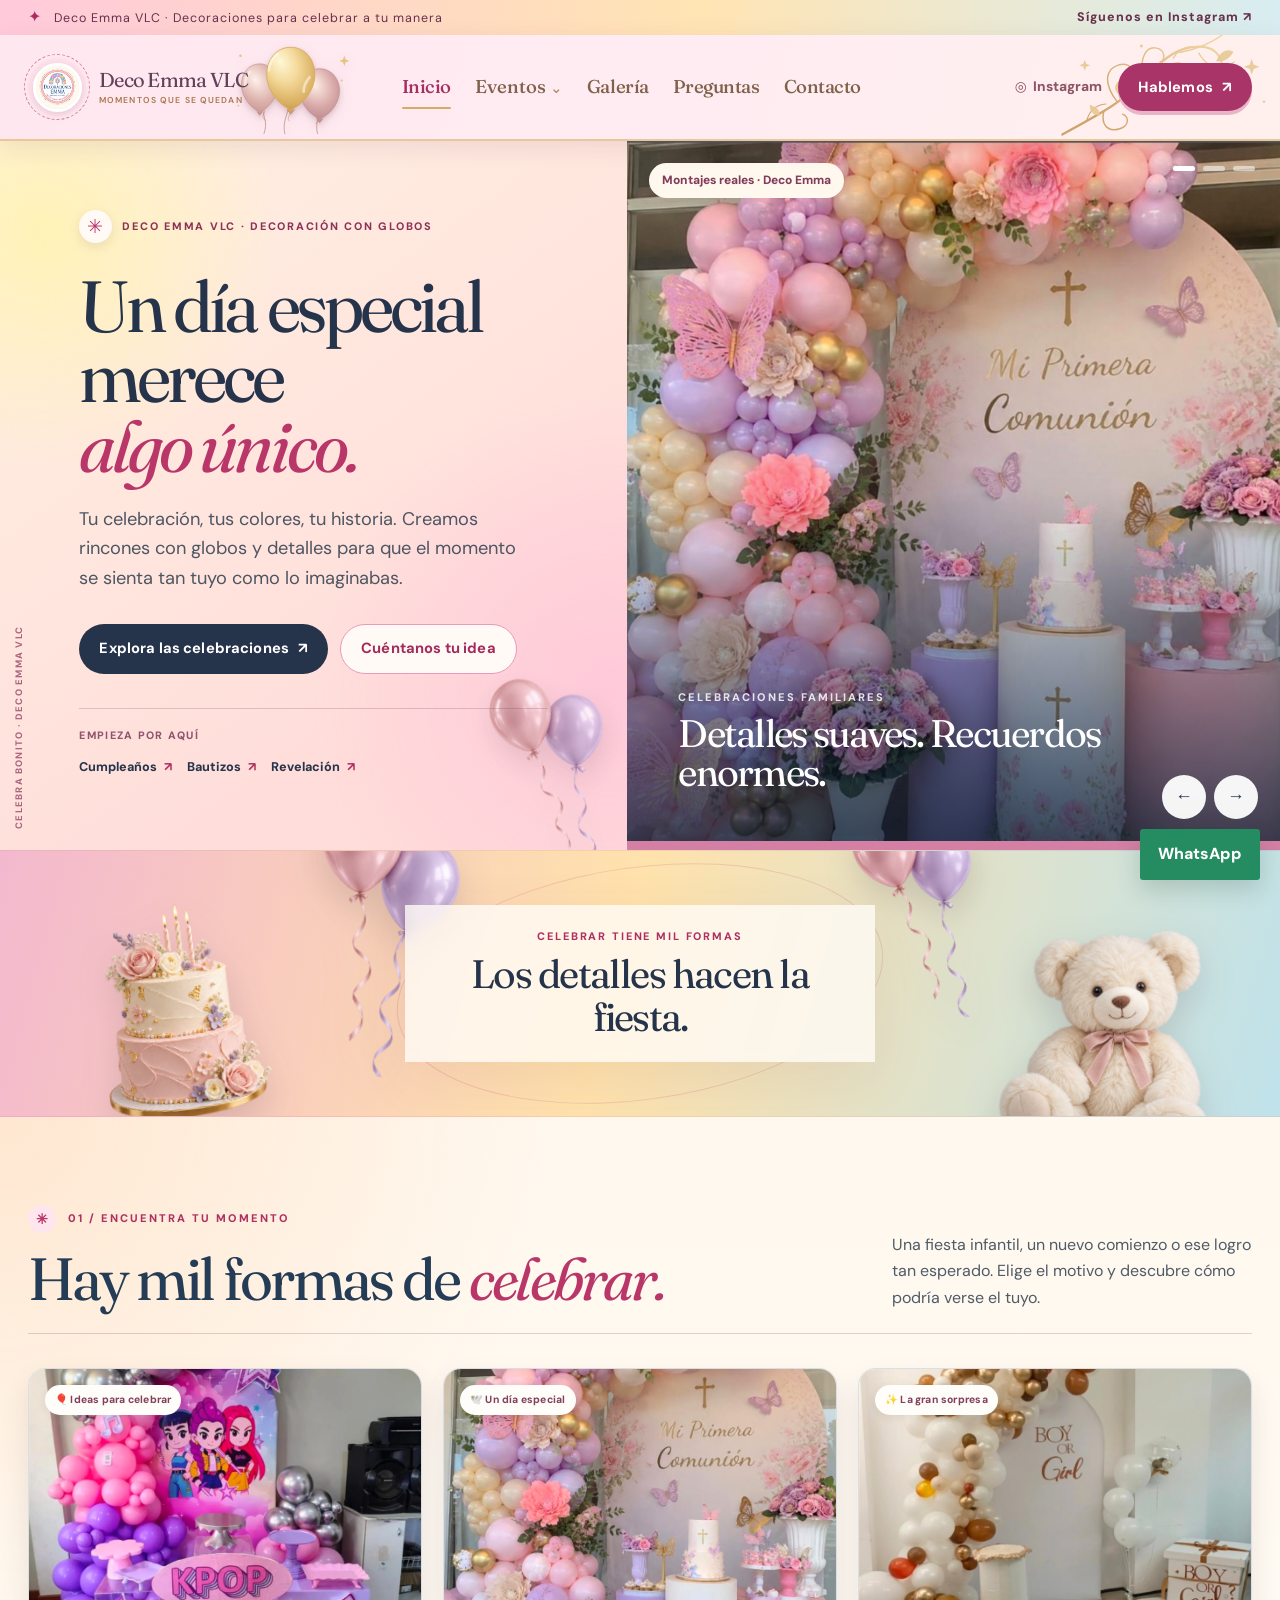
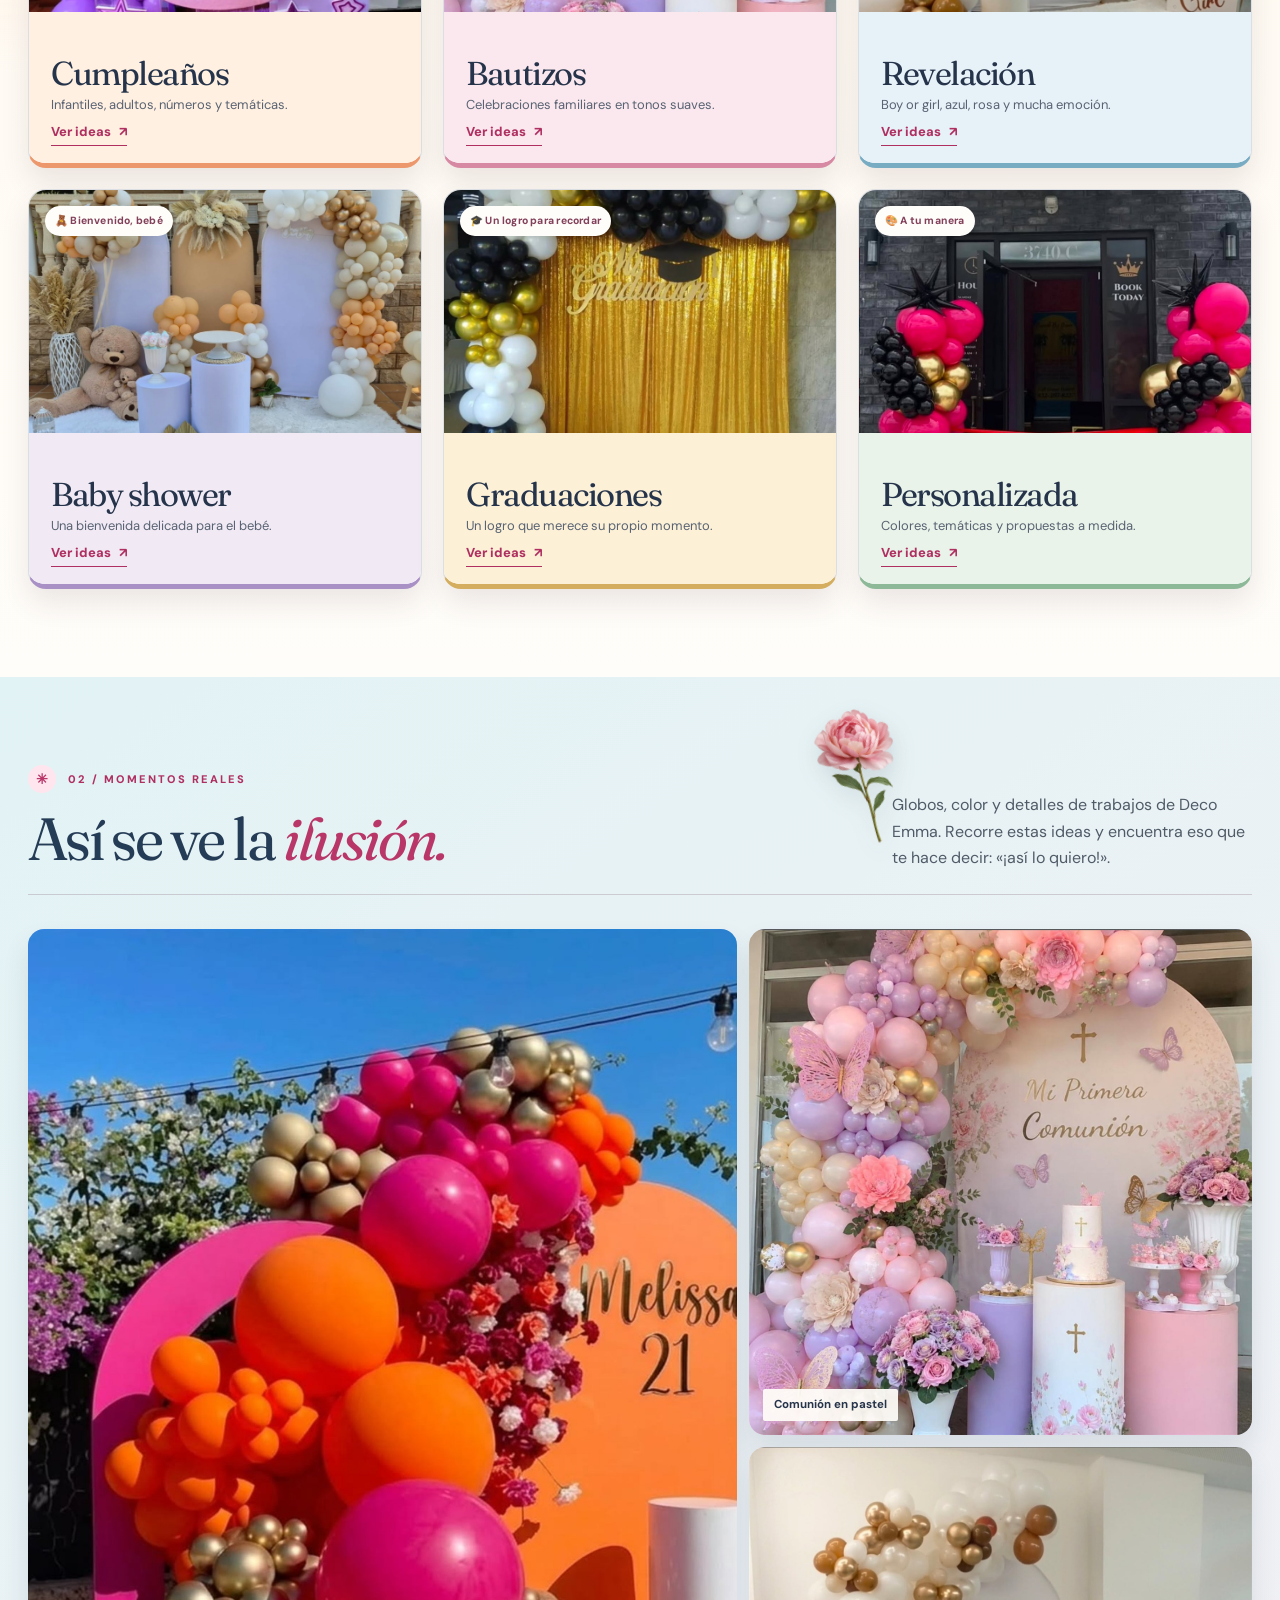
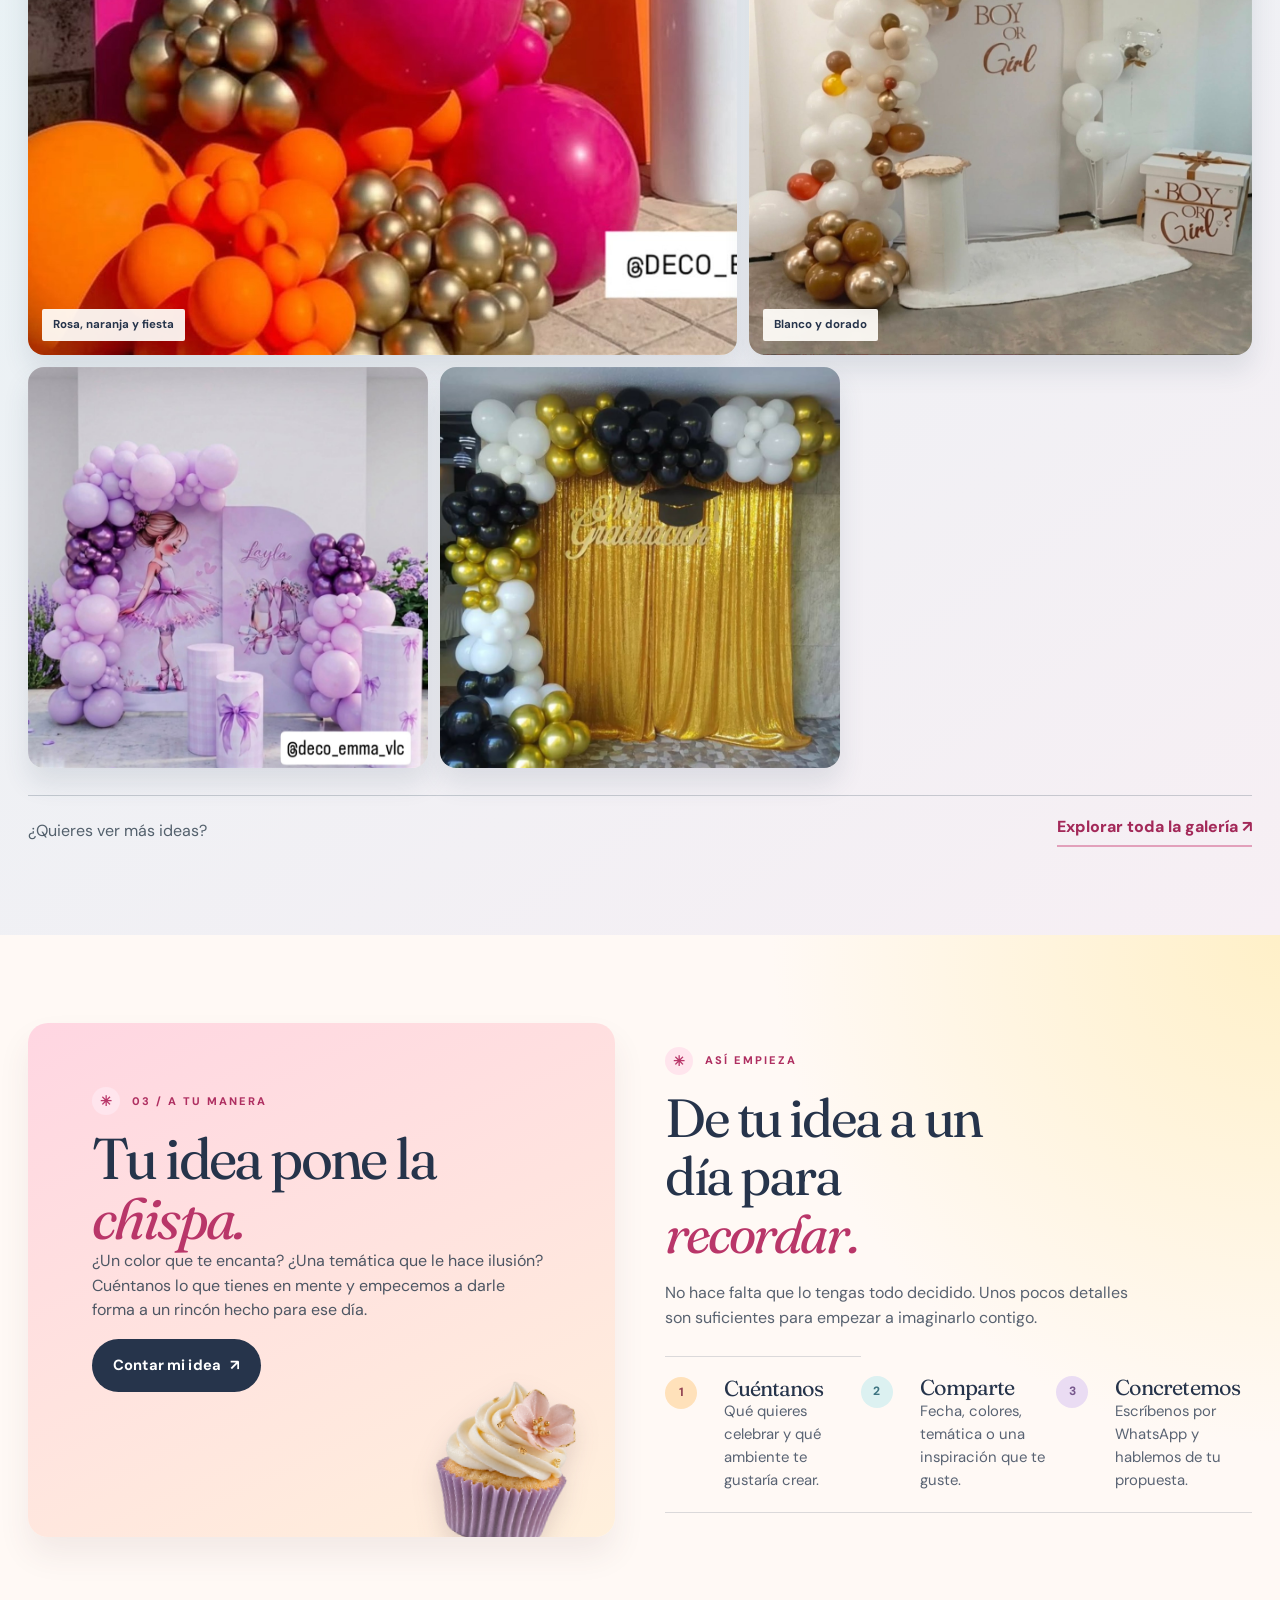
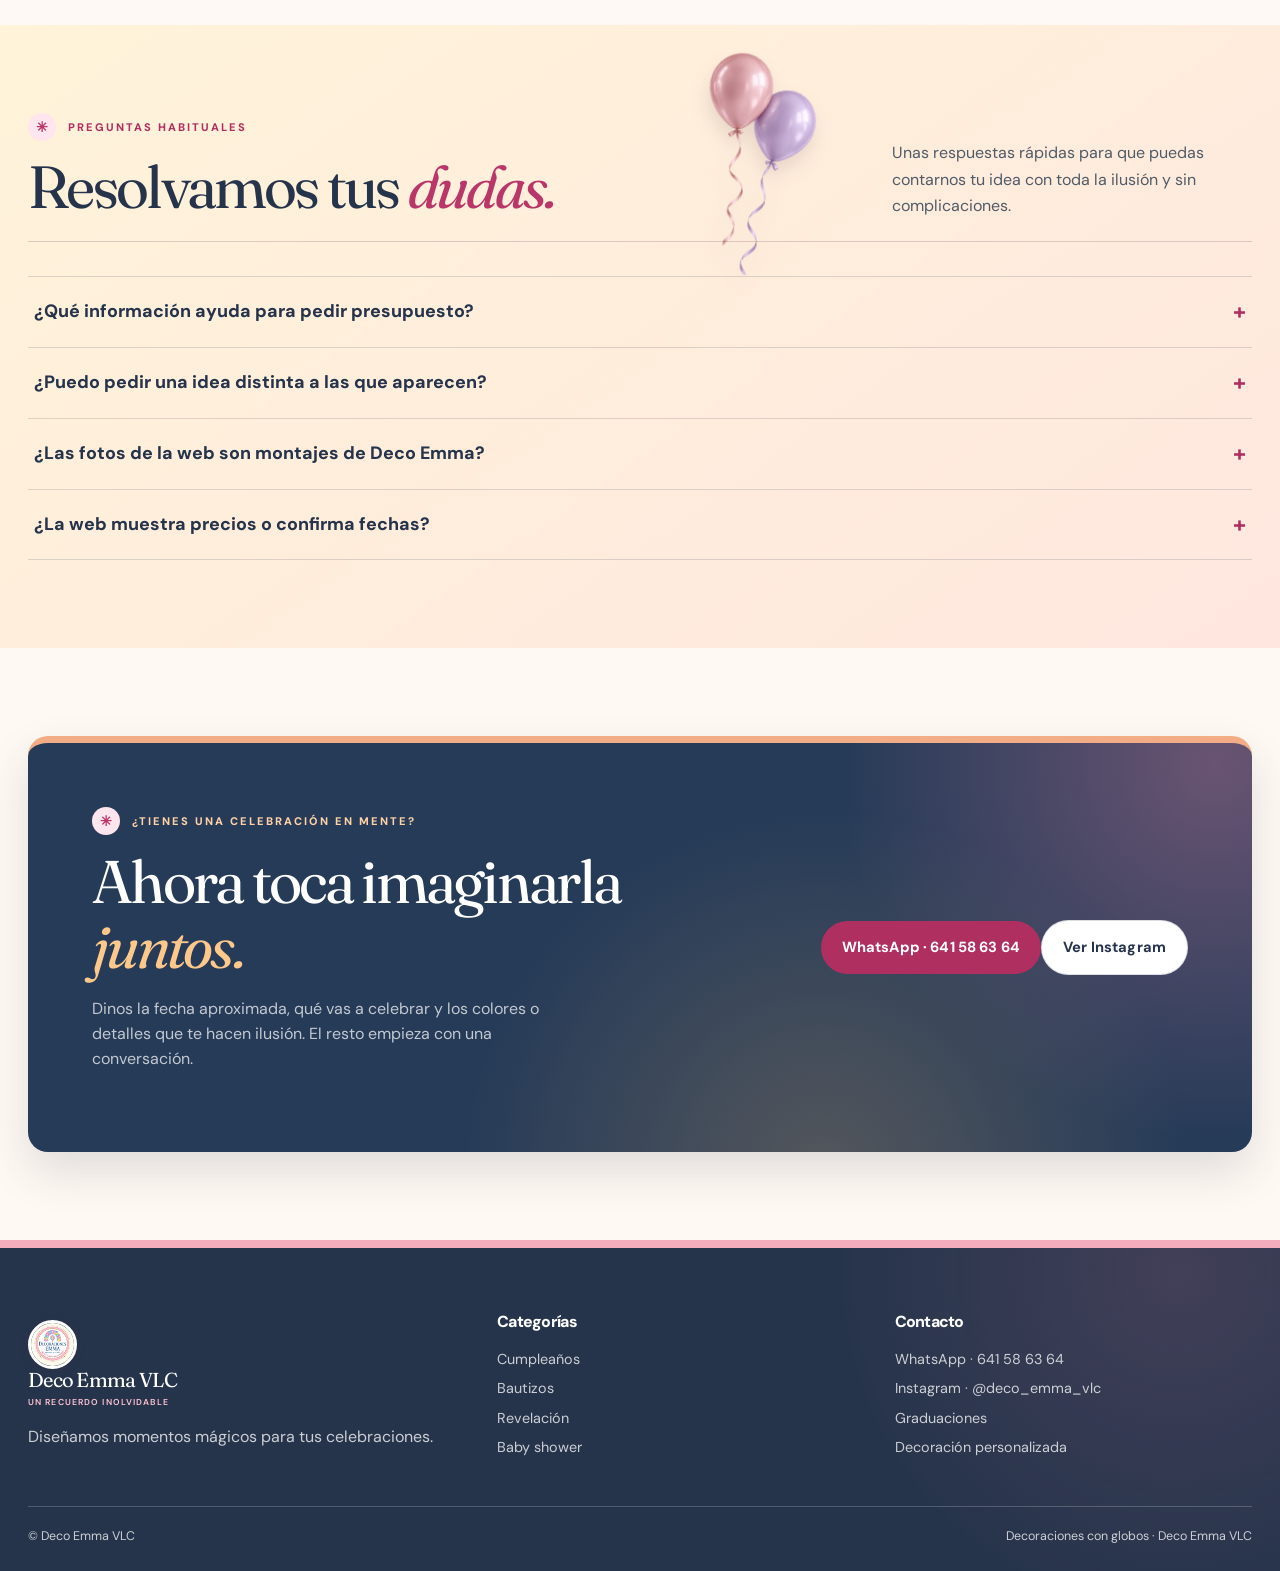
==== commit c87c76ad: "Revert "Refinar cabecera premium y menu de eventos" This reverts commit 3f4b1895621f4afa9ac38d541e17" ====
--- a/index.html
+++ b/index.html
@@ -2,7 +2,7 @@
 <meta charset="utf-8"><meta name="viewport" content="width=device-width,initial-scale=1">
 <title>Deco Emma VLC | Decoración con globos personalizada</title><meta name="description" content="Diseñamos momentos mágicos para tus celebraciones con decoración de globos personalizada.">
 <meta property="og:title" content="Deco Emma VLC | Decoración con globos"><meta property="og:description" content="Cumpleaños, bautizos, revelaciones y mucho más."><meta property="og:image" content="assets/images/social-web/social-194041.jpg">
-<link rel="icon" href="logo.png"><link rel="stylesheet" href="assets/css/styles.css?v=celebration-9">
+<link rel="icon" href="logo.png"><link rel="stylesheet" href="assets/css/styles.css?v=celebration-8">
 </head><body class="home-page">
 <div class="topbar"><div class="container topbar-inner"><span><span class="topbar-spark" aria-hidden="true">✦</span> Deco Emma VLC · Decoraciones para celebrar a tu manera</span><a href="https://www.instagram.com/deco_emma_vlc/" target="_blank" rel="noopener noreferrer">Síguenos en Instagram <span aria-hidden="true">↗</span></a></div></div>
 <header class="site-header"><div class="container nav"><a class="brand" href="index.html"><span class="brand-emblem"><img src="logo.png" alt="Logo Deco Emma VLC"></span><span class="brand-name">Deco Emma VLC<span>Momentos que se quedan</span></span></a><button class="menu-toggle" aria-label="Abrir menú" aria-expanded="false"><span aria-hidden="true">☰</span></button><nav class="nav-links" aria-label="Navegación principal"><a href="index.html" aria-current="page">Inicio</a><div class="nav-category"><button type="button" aria-expanded="false">Eventos <span aria-hidden="true">⌄</span></button><div class="category-menu"><a href="cumpleanos.html">Cumpleaños</a><a href="bautizos.html">Bautizos</a><a href="revelacion.html">Revelación</a><a href="baby-shower.html">Baby shower</a><a href="graduaciones.html">Graduaciones</a><a href="decoracion-personalizada.html">Personalizada</a></div></div><a href="galeria.html">Galería</a><a href="#contacto">Contacto</a></nav><div class="nav-ctas"><a class="nav-instagram" href="https://www.instagram.com/deco_emma_vlc/" target="_blank" rel="noopener noreferrer" aria-label="Ver Instagram de Deco Emma">◎ <span>Instagram</span></a><a class="btn btn-pink" href="https://wa.me/34641586364?text=Hola%20Emma%2C%20me%20gustar%C3%ADa%20consultar%20una%20decoraci%C3%B3n%20para%20mi%20celebraci%C3%B3n." target="_blank" rel="noopener noreferrer">Hablemos <span aria-hidden="true">↗</span></a></div></div></header>
@@ -15,4 +15,4 @@
 <section class="section" id="inspiracion"><div class="container"><div class="section-head"><div><div class="kicker">02 / Momentos reales</div><h2>Así se ve la <em>ilusión.</em></h2></div><p>Globos, color y detalles de trabajos de Deco Emma. Recorre estas ideas y encuentra eso que te hace decir: «¡así lo quiero!».</p></div><div class="gallery"><figure><img data-lightbox="assets/images/social-web/social-193930.jpg" src="assets/images/social-web/social-193930.jpg" alt="Decoración de cumpleaños de 21 años en rosa y naranja" loading="lazy"><figcaption>Rosa, naranja y fiesta</figcaption></figure><figure><img data-lightbox="assets/images/social-web/social-194041.jpg" src="assets/images/social-web/social-194041.jpg" alt="Decoración de Primera Comunión en rosa y lavanda" loading="lazy"><figcaption>Comunión en pastel</figcaption></figure><figure><img data-lightbox="assets/images/social-web/social-193912.jpg" src="assets/images/social-web/social-193912.jpg" alt="Arco blanco y dorado para una revelación" loading="lazy"><figcaption>Blanco y dorado</figcaption></figure><figure><img src="assets/images/social-web/social-193919.jpg" alt="Decoración de cumpleaños en tonos lilas" loading="lazy"></figure><figure><img src="assets/images/social-web/social-194018.jpg" alt="Decoración de graduación con globos negros y dorados" loading="lazy"></figure></div><div class="gallery-tail"><span>¿Quieres ver más ideas?</span><a href="galeria.html">Explorar toda la galería <span aria-hidden="true">↗</span></a></div></div></section>
 <section class="section home-process"><div class="container split"><div class="soft-panel"><div class="kicker">03 / A tu manera</div><div class="quote">Tu idea pone la <em>chispa.</em></div><p>¿Un color que te encanta? ¿Una temática que le hace ilusión? Cuéntanos lo que tienes en mente y empecemos a darle forma a un rincón hecho para ese día.</p><a class="btn btn-primary" href="https://wa.me/34641586364?text=Hola%20Emma%2C%20te%20cuento%20mi%20idea%20para%20una%20decoraci%C3%B3n%20personalizada." target="_blank" rel="noopener noreferrer">Contar mi idea <span aria-hidden="true">↗</span></a></div><div class="process-copy"><div class="kicker">Así empieza</div><h2>De tu idea a un día para <em>recordar.</em></h2><p class="process-intro">No hace falta que lo tengas todo decidido. Unos pocos detalles son suficientes para empezar a imaginarlo contigo.</p><div class="steps"><div class="step"><div class="step-no">1</div><h3>Cuéntanos</h3><p>Qué quieres celebrar y qué ambiente te gustaría crear.</p></div><div class="step"><div class="step-no">2</div><h3>Comparte</h3><p>Fecha, colores, temática o una inspiración que te guste.</p></div><div class="step"><div class="step-no">3</div><h3>Concretemos</h3><p>Escríbenos por WhatsApp y hablemos de tu propuesta.</p></div></div></div></div></section>
 <section class="section" id="contacto"><div class="container cta-band"><div><div class="kicker" style="color:#ffd2a6">¿Tienes una celebración en mente?</div><h2>Ahora toca imaginarla <em>juntos.</em></h2><p>Dinos la fecha aproximada, qué vas a celebrar y los colores o detalles que te hacen ilusión. El resto empieza con una conversación.</p></div><div><a class="btn btn-pink" href="https://wa.me/34641586364?text=Hola%20Emma%2C%20quiero%20consultar%20una%20decoraci%C3%B3n%20para%20mi%20celebraci%C3%B3n." target="_blank" rel="noopener noreferrer">WhatsApp · 641 58 63 64</a><a class="btn btn-soft" href="https://www.instagram.com/deco_emma_vlc/" target="_blank" rel="noopener noreferrer">Ver Instagram</a></div></div></section>
-</main><footer class="footer"><div class="container footer-grid"><div><a class="brand" href="index.html"><img src="logo.png" alt="Logo Deco Emma VLC"><span class="brand-name">Deco Emma VLC<span>un recuerdo inolvidable</span></span></a><p style="margin-top:18px;color:var(--muted)">Diseñamos momentos mágicos para tus celebraciones.</p></div><div><h3>Categorías</h3><a href="cumpleanos.html">Cumpleaños</a><a href="bautizos.html">Bautizos</a><a href="revelacion.html">Revelación</a><a href="baby-shower.html">Baby shower</a></div><div><h3>Contacto</h3><a href="https://wa.me/34641586364" target="_blank" rel="noopener noreferrer">WhatsApp · 641 58 63 64</a><a href="https://www.instagram.com/deco_emma_vlc/" target="_blank" rel="noopener noreferrer">Instagram · @deco_emma_vlc</a><a href="graduaciones.html">Graduaciones</a><a href="decoracion-personalizada.html">Decoración personalizada</a></div></div><div class="container footer-bottom"><span>© Deco Emma VLC</span><span>Decoraciones con globos · Deco Emma VLC</span></div></footer><a class="wa-float" href="https://wa.me/34641586364" target="_blank" rel="noopener noreferrer" aria-label="Abrir WhatsApp">WhatsApp</a><div class="modal" aria-hidden="true"><button class="modal-close" aria-label="Cerrar imagen">×</button><img src="" alt=""></div><script src="assets/js/script.js?v=celebration-9"></script></body></html>
+</main><footer class="footer"><div class="container footer-grid"><div><a class="brand" href="index.html"><img src="logo.png" alt="Logo Deco Emma VLC"><span class="brand-name">Deco Emma VLC<span>un recuerdo inolvidable</span></span></a><p style="margin-top:18px;color:var(--muted)">Diseñamos momentos mágicos para tus celebraciones.</p></div><div><h3>Categorías</h3><a href="cumpleanos.html">Cumpleaños</a><a href="bautizos.html">Bautizos</a><a href="revelacion.html">Revelación</a><a href="baby-shower.html">Baby shower</a></div><div><h3>Contacto</h3><a href="https://wa.me/34641586364" target="_blank" rel="noopener noreferrer">WhatsApp · 641 58 63 64</a><a href="https://www.instagram.com/deco_emma_vlc/" target="_blank" rel="noopener noreferrer">Instagram · @deco_emma_vlc</a><a href="graduaciones.html">Graduaciones</a><a href="decoracion-personalizada.html">Decoración personalizada</a></div></div><div class="container footer-bottom"><span>© Deco Emma VLC</span><span>Decoraciones con globos · Deco Emma VLC</span></div></footer><a class="wa-float" href="https://wa.me/34641586364" target="_blank" rel="noopener noreferrer" aria-label="Abrir WhatsApp">WhatsApp</a><div class="modal" aria-hidden="true"><button class="modal-close" aria-label="Cerrar imagen">×</button><img src="" alt=""></div><script src="assets/js/script.js?v=celebration-7"></script></body></html>
--- a/assets/css/styles.css
+++ b/assets/css/styles.css
@@ -810,83 +810,3 @@
   .site-header .category-menu a { background:#fffaf8; border-radius:9px; border-color:#ead4dc; }
   .site-header .nav-ctas .btn-pink { box-shadow:0 3px 0 #e8b5c8; }
 }
-
-/* Edición premium: marco, aire y una galería de eventos dentro del menú. */
-.topbar,.home-page .topbar { background:linear-gradient(90deg,#713c58,#91506d 54%,#713c58); color:#fff2ed; font-size:.7rem; letter-spacing:.11em; }
-.topbar a,.home-page .topbar a { color:#ffe0ad; font-weight:800; text-decoration:none; }
-.topbar a:hover { color:#fff; }
-.topbar-spark { color:#ffd69b; }
-.site-header,.home-page .site-header {
-  background:radial-gradient(circle at 3% 40%,rgba(255,211,158,.34),transparent 18%),radial-gradient(circle at 100% 0%,rgba(255,222,191,.26),transparent 20%),linear-gradient(110deg,#fff0f2,#ffedf3 52%,#fff2ee);
-  border-bottom:3px double #d4a76f;
-  box-shadow:inset 0 1px 0 rgba(255,255,255,.9),0 10px 24px rgba(88,49,66,.11);
-}
-.site-header::before { left:max(0px,calc(50% - 635px)); top:9px; bottom:auto; width:118px; height:112px; }
-.site-header::after { right:max(0px,calc(50% - 635px)); top:5px; width:150px; height:118px; opacity:.95; }
-.site-header .nav,.home-page .site-header .nav { min-height:116px; gap:20px; }
-.site-header .brand { min-width:220px; }
-.site-header .brand img { width:57px; height:57px; padding:3px; border:1px solid #d6ad78; background:#fff7f6; box-shadow:0 4px 13px rgba(89,55,70,.16); }
-.site-header .brand-name,.home-page .site-header .brand-name { font-size:1.34rem; line-height:1.05; letter-spacing:-.055em; }
-.site-header .brand-name span,.home-page .site-header .brand-name span { margin-top:7px; font-size:.51rem; letter-spacing:.2em; }
-.home-page .site-header .brand-emblem { width:66px; height:66px; background:radial-gradient(circle,#fff9f3 47%,#f8dbe5 100%); box-shadow:0 0 0 4px rgba(255,255,255,.65); }
-.home-page .site-header .brand-emblem::before { inset:-5px; border-color:#d6ac78; }
-.home-page .site-header .brand img { width:57px; height:57px; padding:2px; }
-.site-header .nav-links,.home-page .site-header .nav-links { gap:26px; font-size:1.2rem; }
-.site-header .nav-links > a,.site-header .nav-category > button { position:relative; white-space:nowrap; }
-.site-header .nav-links > a::after,.site-header .nav-category > button::after { content:""; position:absolute; left:50%; right:50%; bottom:-12px; height:2px; background:linear-gradient(90deg,#c48a52,#edcf97,#c48a52); transition:left .25s ease,right .25s ease; }
-.site-header .nav-links > a:hover::after,.site-header .nav-category > button:hover::after,.site-header .nav-category.open > button::after,.site-header .nav-links > a[aria-current="page"]::after { left:0; right:0; }
-.site-header .nav-ctas { gap:13px; }
-.site-header .nav-instagram { font-size:.77rem; letter-spacing:.02em; }
-.site-header .nav-ctas .btn-pink,.home-page .site-header .nav-ctas .btn-pink { min-height:46px; padding:10px 18px; background:linear-gradient(135deg,#922854,#b63d72); border:1px solid #d996a9; box-shadow:0 5px 0 #edc4ce,0 9px 18px rgba(124,45,83,.13); }
-.site-header .nav-ctas .btn-pink:hover { background:linear-gradient(135deg,#842048,#a93266); box-shadow:0 2px 0 #edc4ce,0 7px 16px rgba(124,45,83,.15); }
-@media (min-width:1191px) {
-  .site-header .nav,.home-page .site-header .nav { padding-left:90px; padding-right:125px; }
-}
-@media (min-width:901px) {
-  .site-header .category-menu,.home-page .site-header .category-menu { width:468px; top:43px; left:-35px; padding:15px; border:1px solid #e8c6cc; border-top:3px solid #d4a76f; border-radius:13px; background:#fffaf7; box-shadow:0 20px 46px rgba(80,42,61,.2); }
-  .site-header .nav-category:hover .category-menu,.site-header .nav-category:focus-within .category-menu,.site-header .nav-category.open .category-menu { display:grid; grid-template-columns:repeat(2,minmax(0,1fr)); gap:8px; }
-  .site-header .category-menu::before { content:"UN MOMENTO PARA CELEBRAR"; grid-column:1/-1; padding:0 3px 7px; color:#9b6371; font-family:"DM Sans",sans-serif; font-size:.62rem; font-weight:800; letter-spacing:.18em; }
-  .site-header .category-menu a { display:grid; grid-template-columns:52px minmax(0,1fr); grid-template-rows:1fr; align-items:center; min-height:62px; gap:8px; padding:5px; border:1px solid #f0dfe2; border-radius:8px; background:#fff; color:#664858; }
-  .site-header .category-menu a:hover { border-color:#d8a4b3; background:#fff2f5; transform:translateY(-2px); }
-  .site-header .category-menu a::before { content:""; grid-column:1; grid-row:1; width:52px; height:50px; border-radius:5px; background-size:cover; background-position:center; }
-  .site-header .category-menu a:nth-child(1)::before { background-image:url('../images/social-web/social-193904.jpg'); }
-  .site-header .category-menu a:nth-child(2)::before { background-image:url('../images/social-web/social-194041.jpg'); }
-  .site-header .category-menu a:nth-child(3)::before { background-image:url('../images/social-web/social-193912.jpg'); }
-  .site-header .category-menu a:nth-child(4)::before { background-image:url('../images/social-web/social-194009.jpg'); }
-  .site-header .category-menu a:nth-child(5)::before { background-image:url('../images/social-web/social-194018.jpg'); }
-  .site-header .category-menu a:nth-child(6)::before { background-image:url('../images/social-web/social-194032.jpg'); }
-  .site-header .category-menu a .menu-event-icon,.site-header .category-menu a .menu-event-arrow { display:none; }
-  .site-header .category-menu a span:nth-child(2) { grid-column:2; grid-row:1; font-family:Fraunces,Georgia,serif; font-size:1rem; font-weight:500; }
-}
-@media (max-width:1190px) and (min-width:901px) {
-  .site-header::before { display:none; }
-  .site-header::after { right:-22px; width:115px; opacity:.35; }
-  .site-header .nav-links,.home-page .site-header .nav-links { gap:15px; font-size:1rem; }
-  .site-header .brand { min-width:185px; }
-  .site-header .brand-name,.home-page .site-header .brand-name { font-size:1.18rem; }
-  .site-header .nav-instagram span { display:none; }
-}
-@media (max-width:900px) and (min-width:681px) {
-  .site-header::before { display:none; }
-  .site-header::after { opacity:.25; }
-  .site-header .nav,.home-page .site-header .nav { min-height:84px; }
-  .site-header .brand { min-width:0; }
-  .site-header .brand-name { display:none; }
-  .site-header .nav-links,.home-page .site-header .nav-links { gap:12px; font-size:.95rem; }
-}
-@media (max-width:680px) {
-  .site-header::before { display:none; }
-  .site-header::after { right:-29px; top:0; width:100px; height:75px; opacity:.33; }
-  .site-header .nav,.home-page .site-header .nav { min-height:70px; gap:8px; }
-  .site-header .brand { min-width:0; }
-  .site-header .brand img { width:42px; height:42px; padding:2px; }
-  .site-header .brand-name,.home-page .site-header .brand-name { font-size:1rem; }
-  .site-header .brand-name span,.home-page .site-header .brand-name span { margin-top:3px; font-size:.44rem; letter-spacing:.12em; }
-  .home-page .site-header .brand-emblem { width:44px; height:44px; box-shadow:none; }
-  .home-page .site-header .brand img { width:39px; height:39px; padding:1px; }
-  .site-header .nav-links,.home-page .site-header .nav-links { top:70px; }
-  .site-header .nav-links > a::after,.site-header .nav-category > button::after { display:none; }
-  .site-header .category-menu a::before { display:none; }
-  .site-header .nav-ctas .btn-pink,.home-page .site-header .nav-ctas .btn-pink { min-height:37px; padding:7px 11px; box-shadow:0 3px 0 #edc4ce; }
-}
-.site-header .nav-category:not(.open) .category-menu { display:none!important; }
